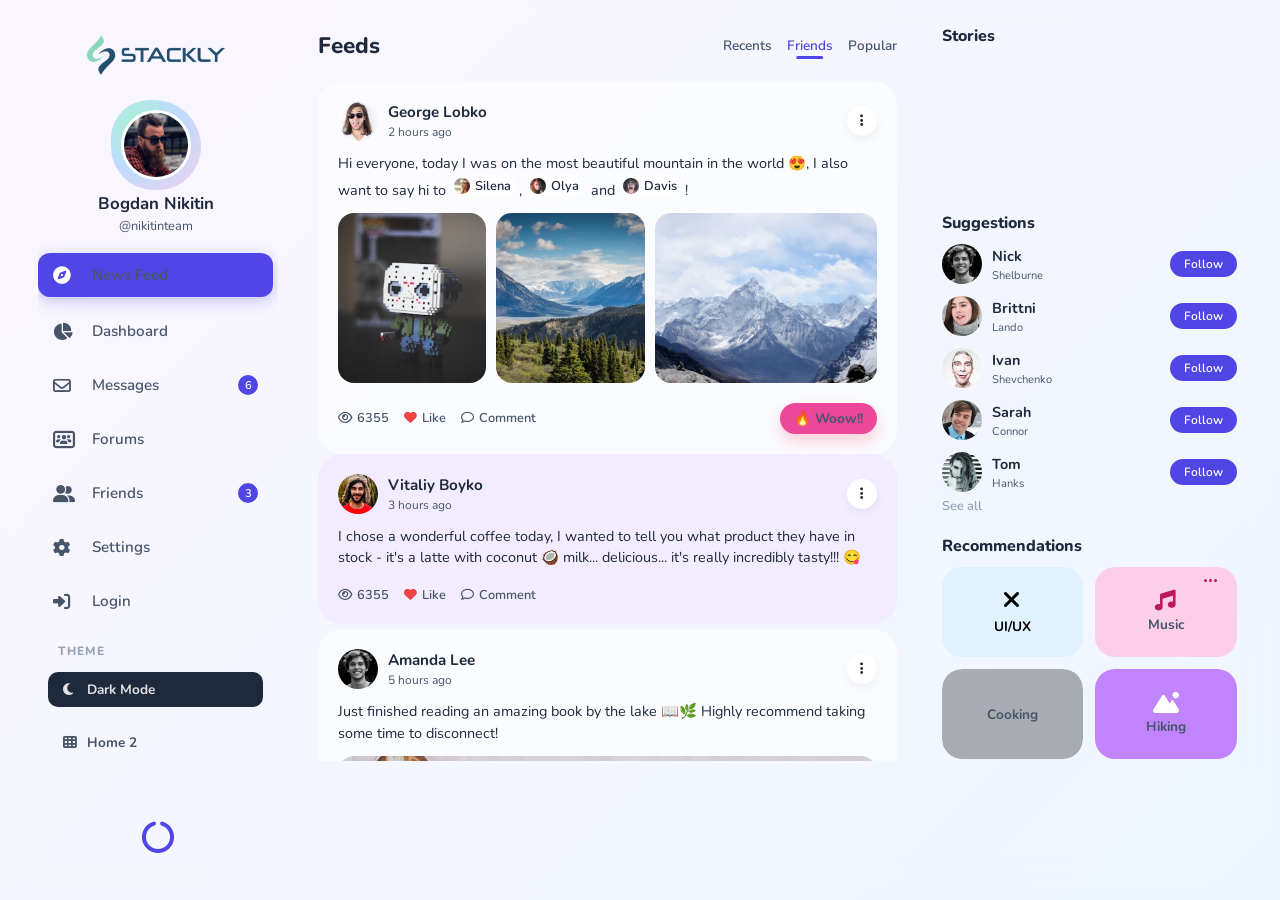
==== index.html @ c3ff00c5 "Add files via upload" ====
<!DOCTYPE html>
<html lang="en">

<head>
    <meta charset="UTF-8">
    <meta name="viewport" content="width=device-width, initial-scale=1.0">
    <title>Social Dashboard</title>
    <link href="https://fonts.googleapis.com/css2?family=Nunito:wght@400;500;600;700;800&display=swap" rel="stylesheet">
    <link rel="stylesheet" href="https://cdnjs.cloudflare.com/ajax/libs/font-awesome/6.4.0/css/all.min.css">
    <link rel="stylesheet" href="style.css">
</head>

<body>

    <!-- Loading Animation -->
    <div id="loader" class="loader-container">
        <div class="loader-spinner"></div>
    </div>

    <div class="dashboard-wrapper">
        <div class="dashboard-container">
            <!-- LEFT SIDEBAR -->
            <aside class="sidebar">
                <!-- APP LOGO -->
                <div class="app-logo-section">
                    <img src="images/stackly jpg.webp" alt="Stackly Logo" class="app-logo">
                </div>
                <div class="profile-section">
                    <div class="profile-avatar-box">
                        <div class="blob-bg"></div>
                        <img src="images/avatar_11.webp" alt="Bogdan Nikitin" class="main-avatar">
                    </div>
                    <h2>Bogdan Nikitin</h2>
                    <p>@nikitinteam</p>
                </div>

                <nav class="main-nav">
                    <a href="#" class="nav-item active" data-target="content-newsfeed">
                        <i class="fa-solid fa-compass"></i>
                        <span>News Feed</span>
                    </a>
                    <a href="#" class="nav-item" data-target="content-dashboard">
                        <i class="fa-solid fa-chart-pie"></i>
                        <span>Dashboard</span>
                    </a>
                    <a href="#" class="nav-item" data-target="content-messages">
                        <i class="fa-regular fa-envelope"></i>
                        <span>Messages</span>
                        <span class="badge">6</span>
                    </a>
                    <a href="#" class="nav-item" data-target="content-forums">
                        <i class="fa-solid fa-users-rectangle"></i>
                        <span>Forums</span>
                    </a>
                    <a href="#" class="nav-item" data-target="content-friends">
                        <i class="fa-solid fa-user-group"></i>
                        <span>Friends</span>
                        <span class="badge">3</span>
                    </a>

                    <a href="#" class="nav-item" data-target="content-settings">
                        <i class="fa-solid fa-gear"></i>
                        <span>Settings</span>
                    </a>
                    <a href="login.html" class="nav-item">
                        <i class="fa-solid fa-right-to-bracket"></i>
                        <span>Login</span>
                    </a>
                </nav>

                <div class="theme-switcher">
                    <p class="theme-title">Theme</p>
                    <button id="theme-toggle" class="theme-btn active">
                        <i class="fa-solid fa-moon" style="width: 20px;"></i> Dark Mode
                    </button>
                    <a href="home2.html" class="theme-btn" style="margin-top: 10px;">
                        <i class="fa-solid fa-table-cells" style="width: 20px;"></i> Home 2
                    </a>
                </div>

            </aside>

            <!-- MAIN CONTENT AREA WRAPPER -->
            <div id="content-newsfeed" class="content-section active" style="display: contents;">
                <!-- MAIN FEED -->
                <main class="feed">
                    <header class="feed-header">
                        <h1>Feeds</h1>
                        <div class="feed-tabs">
                            <span class="tab" id="tab-recents">Recents</span>
                            <span class="tab active" id="tab-friends">Friends</span>
                            <span class="tab" id="tab-popular">Popular</span>
                        </div>
                    </header>

                    <div id="feed-friends" class="feed-content-pane active-pane">

                        <!-- POST 1 -->
                        <div class="post-card post-1">
                            <div class="post-header">
                                <a href="404.html" style="text-decoration: none; color: inherit;">
                                    <div class="user-info">
                                        <img src="images/avatar_15.webp" alt="George Lobko" class="post-avatar">
                                        <div>
                                            <h4>George Lobko</h4>
                                            <p>2 hours ago</p>
                                        </div>
                                    </div>
                                </a>
                                <button class="more-btn"><i class="fa-solid fa-ellipsis-vertical"></i></button>
                            </div>

                            <div class="post-desc">
                                Hi everyone, today I was on the most beautiful mountain in the world 😍, I also want to
                                say
                                hi
                                to
                                <span class="tag"><img src="images/avatar_20.webp" alt="S"> Silena</span>,
                                <span class="tag"><img src="images/avatar_21.webp" alt="O"> Olya</span> and
                                <span class="tag"><img src="images/avatar_22.webp" alt="D"> Davis</span>!
                            </div>

                            <div class="post-gallery">
                                <img src="images/unsplash_photo-1522346513757-54c552451fdc.webp" alt="Mountain 1"
                                    class="img-tall">
                                <img src="images/unsplash_photo-1464822759023-fed622ff2c3b.webp" alt="Mountain 2"
                                    class="img-tall">
                                <img src="images/unsplash_photo-1454496522488-7a8e488e8606.webp" alt="Mountain 3"
                                    class="img-wide">
                            </div>

                            <div class="post-footer">
                                <div class="post-stats">
                                    <span class="stat"><i class="fa-regular fa-eye"></i> 6355</span>
                                    <span class="stat action-btn like-trigger"><i class="fa-solid fa-heart liked"></i>
                                        Like</span>
                                    <span class="stat action-btn"><i class="fa-regular fa-comment"></i> Comment</span>
                                </div>

                                <div class="reaction-tray-wrapper">
                                    <div class="reactions-popover">
                                        <span class="emoji">🔥</span>
                                        <span class="emoji">😍</span>
                                        <span class="emoji">😮</span>
                                        <span class="emoji">😠</span>
                                        <span class="emoji">❤️</span>
                                        <span class="close-reactions"><i class="fa-solid fa-xmark"></i></span>
                                    </div>
                                    <div class="active-reaction">
                                        <span>🔥 Woow!!</span>
                                    </div>
                                </div>
                            </div>
                        </div>

                        <!-- POST 2 -->
                        <div class="post-card post-2">
                            <div class="post-header">
                                <a href="404.html" style="text-decoration: none; color: inherit;">
                                    <div class="user-info">
                                        <img src="images/avatar_60.webp" alt="Vitaliy Boyko" class="post-avatar">
                                        <div>
                                            <h4>Vitaliy Boyko</h4>
                                            <p>3 hours ago</p>
                                        </div>
                                    </div>
                                </a>
                                <button class="more-btn"><i class="fa-solid fa-ellipsis-vertical"></i></button>
                            </div>

                            <div class="post-desc">
                                I chose a wonderful coffee today, I wanted to tell you what product they have in stock -
                                it's a
                                latte with coconut 🥥 milk... delicious... it's really incredibly tasty!!! 😋
                            </div>

                            <div class="post-footer">
                                <div class="post-stats">
                                    <span class="stat"><i class="fa-regular fa-eye"></i> 6355</span>
                                    <span class="stat action-btn"><i class="fa-solid fa-heart liked"></i> Like</span>
                                    <span class="stat action-btn"><i class="fa-regular fa-comment"></i> Comment</span>
                                </div>
                            </div>
                        </div>

                        <!-- POST 3 -->
                        <div class="post-card post-1" style="margin-bottom: 5px;">
                            <div class="post-header">
                                <a href="404.html" style="text-decoration: none; color: inherit;">
                                    <div class="user-info">
                                        <img src="images/avatar_12.webp" alt="Amanda L" class="post-avatar">
                                        <div>
                                            <h4>Amanda Lee</h4>
                                            <p>5 hours ago</p>
                                        </div>
                                    </div>
                                </a>
                                <button class="more-btn"><i class="fa-solid fa-ellipsis-vertical"></i></button>
                            </div>

                            <div class="post-desc">
                                Just finished reading an amazing book by the lake 📖🌿 Highly recommend taking some time
                                to
                                disconnect!
                            </div>

                            <div class="post-gallery">
                                <img src="images/unsplash_photo-1544716278-e513176f20b5.webp" alt="Book"
                                    class="img-wide" style="grid-column: span 3; height: 180px;">
                            </div>

                            <div class="post-footer">
                                <div class="post-stats">
                                    <span class="stat"><i class="fa-regular fa-eye"></i> 4120</span>
                                    <span class="stat action-btn like-trigger"><i class="fa-solid fa-heart liked"></i>
                                        Like</span>
                                    <span class="stat action-btn"><i class="fa-regular fa-comment"></i> Comment</span>
                                </div>
                            </div>
                        </div>

                        <!-- POST 4 -->
                        <div class="post-card post-2">
                            <div class="post-header">
                                <a href="404.html" style="text-decoration: none; color: inherit;">
                                    <div class="user-info">
                                        <img src="images/avatar_53.webp" alt="David M" class="post-avatar">
                                        <div>
                                            <h4>David Miller</h4>
                                            <p>8 hours ago</p>
                                        </div>
                                    </div>
                                </a>
                                <button class="more-btn"><i class="fa-solid fa-ellipsis-vertical"></i></button>
                            </div>

                            <div class="post-desc">
                                My new setup for coding is finally complete! Really loving the mechanical keyboard feel.
                                💻✨
                                What do you guys think?
                            </div>

                            <div class="post-footer">
                                <div class="post-stats">
                                    <span class="stat"><i class="fa-regular fa-eye"></i> 1850</span>
                                    <span class="stat action-btn"><i class="fa-solid fa-heart liked"></i> Like</span>
                                    <span class="stat action-btn"><i class="fa-regular fa-comment"></i> Comment</span>
                                </div>
                            </div>
                        </div>

                        <!-- POST 5 -->
                        <div class="post-card post-1" style="margin-bottom: 5px;">
                            <div class="post-header">
                                <a href="404.html" style="text-decoration: none; color: inherit;">
                                    <div class="user-info">
                                        <img src="images/avatar_33.webp" alt="Eleanor Pena" class="post-avatar">
                                        <div>
                                            <h4>Eleanor Pena</h4>
                                            <p>12 hours ago</p>
                                        </div>
                                    </div>
                                </a>
                                <button class="more-btn"><i class="fa-solid fa-ellipsis-vertical"></i></button>
                            </div>

                            <div class="post-desc">
                                Exploring the new local street food market today. The flavors are absolutely incredible!
                                🍜🌮 Can't wait to share the recipe inspired by this.
                            </div>

                            <div class="post-gallery">
                                <img src="images/unsplash_photo-1555939594-58d7cb561ad1.webp" alt="Food"
                                    class="img-wide" style="grid-column: span 3; height: 180px;">
                            </div>

                            <div class="post-footer">
                                <div class="post-stats">
                                    <span class="stat"><i class="fa-regular fa-eye"></i> 8900</span>
                                    <span class="stat action-btn like-trigger"><i class="fa-solid fa-heart liked"></i>
                                        Like</span>
                                    <span class="stat action-btn"><i class="fa-regular fa-comment"></i> Comment</span>
                                </div>
                            </div>
                        </div>

                        <!-- POST 6 -->
                        <div class="post-card post-2">
                            <div class="post-header">
                                <a href="404.html" style="text-decoration: none; color: inherit;">
                                    <div class="user-info">
                                        <img src="images/avatar_68.webp" alt="Wade Warren" class="post-avatar">
                                        <div>
                                            <h4>Wade Warren</h4>
                                            <p>15 hours ago</p>
                                        </div>
                                    </div>
                                </a>
                                <button class="more-btn"><i class="fa-solid fa-ellipsis-vertical"></i></button>
                            </div>

                            <div class="post-desc">
                                Just deployed a new AI project to production! 🚀 Big thanks to the team for their hard
                                work. It's been a crazy week but totally worth it.
                            </div>

                            <div class="post-footer">
                                <div class="post-stats">
                                    <span class="stat"><i class="fa-regular fa-eye"></i> 12.4k</span>
                                    <span class="stat action-btn"><i class="fa-solid fa-heart liked"></i> Like</span>
                                    <span class="stat action-btn"><i class="fa-regular fa-comment"></i> Comment</span>
                                </div>
                            </div>
                        </div>
                        <!-- POST 7 -->
                        <div class="post-card post-1" style="margin-bottom: 5px;">
                            <div class="post-header">
                                <a href="404.html" style="text-decoration: none; color: inherit;">
                                    <div class="user-info">
                                        <img src="images/avatar_5.webp" alt="Brittni" class="post-avatar">
                                        <div>
                                            <h4>Brittni Lando</h4>
                                            <p>18 hours ago</p>
                                        </div>
                                    </div>
                                </a>
                                <button class="more-btn"><i class="fa-solid fa-ellipsis-vertical"></i></button>
                            </div>

                            <div class="post-desc">
                                Just grabbed tickets for the music festival next month! 🎶 Anyone else going? Let's meet
                                up!
                            </div>

                            <div class="post-footer">
                                <div class="post-stats">
                                    <span class="stat"><i class="fa-regular fa-eye"></i> 3200</span>
                                    <span class="stat action-btn"><i class="fa-solid fa-heart liked"></i> Like</span>
                                    <span class="stat action-btn"><i class="fa-regular fa-comment"></i> Comment</span>
                                </div>
                            </div>
                        </div>

                        <!-- POST 8 -->
                        <div class="post-card post-2">
                            <div class="post-header">
                                <a href="404.html" style="text-decoration: none; color: inherit;">
                                    <div class="user-info">
                                        <img src="images/avatar_8.webp" alt="Sarah Connor" class="post-avatar">
                                        <div>
                                            <h4>Sarah Connor</h4>
                                            <p>1 day ago</p>
                                        </div>
                                    </div>
                                </a>
                                <button class="more-btn"><i class="fa-solid fa-ellipsis-vertical"></i></button>
                            </div>

                            <div class="post-desc">
                                Finished my first marathon today! 🏃‍♀️🏅 It was brutal but the feeling of crossing that
                                finish line is unmatched.
                            </div>

                            <div class="post-gallery">
                                <img src="images/unsplash_photo-1552674605-db6ffd4facb5.webp" alt="Marathon"
                                    class="img-wide" style="grid-column: span 3; height: 180px;">
                            </div>

                            <div class="post-footer">
                                <div class="post-stats">
                                    <span class="stat"><i class="fa-regular fa-eye"></i> 21.5k</span>
                                    <span class="stat action-btn like-trigger"><i class="fa-solid fa-heart liked"></i>
                                        Like</span>
                                    <span class="stat action-btn"><i class="fa-regular fa-comment"></i> Comment</span>
                                </div>
                            </div>
                        </div>

                        <!-- POST 9 -->
                        <div class="post-card post-1" style="margin-bottom: 5px;">
                            <div class="post-header">
                                <a href="404.html" style="text-decoration: none; color: inherit;">
                                    <div class="user-info">
                                        <img src="images/avatar_6.webp" alt="Ivan" class="post-avatar">
                                        <div>
                                            <h4>Ivan Shevchenko</h4>
                                            <p>2 days ago</p>
                                        </div>
                                    </div>
                                </a>
                                <button class="more-btn"><i class="fa-solid fa-ellipsis-vertical"></i></button>
                            </div>

                            <div class="post-desc">
                                Currently reading "Clean Code" for the third time. Every pass reveals something new
                                about software craftsmanship. 💻📖
                            </div>

                            <div class="post-footer">
                                <div class="post-stats">
                                    <span class="stat"><i class="fa-regular fa-eye"></i> 1450</span>
                                    <span class="stat action-btn"><i class="fa-solid fa-heart liked"></i> Like</span>
                                    <span class="stat action-btn"><i class="fa-regular fa-comment"></i> Comment</span>
                                </div>
                            </div>
                        </div>

                        <!-- NEW ANIMATED WEBP POST -->
                        <div class="post-card post-1" style="margin-bottom: 5px;">
                            <div class="post-header">
                                <a href="404.html" style="text-decoration: none; color: inherit;">
                                    <div class="user-info">
                                        <img src="images/avatar_47.webp" alt="Author">
                                        <div>
                                            <h4>Tech Explorer</h4>
                                            <p>2 mins ago</p>
                                        </div>
                                    </div>
                                </a>
                                <button class="more-btn"><i class="fa-solid fa-ellipsis-vertical"></i></button>
                            </div>
                            <div class="post-desc">
                                Checking out the new Animated WebP format support. Look at this incredible quality!
                                🚀🖼️
                            </div>
                            <div class="post-gallery" style="display: block;">
                                <img src="https://mathiasbynens.be/demo/animated-webp-supported.webp"
                                    alt="Animated WebP"
                                    style="width: 100%; border-radius: 15px; max-height: 400px; object-fit: contain; background: #000;">
                            </div>
                            <div class="post-footer">
                                <div class="post-stats">
                                    <span class="stat"><i class="fa-regular fa-eye"></i> 14.5k</span>
                                    <span class="stat action-btn like-trigger"><i class="fa-solid fa-heart liked"></i>
                                        4.5k</span>
                                    <span class="stat action-btn"><i class="fa-regular fa-comment"></i> 320</span>
                                </div>
                            </div>
                        </div>

                        <!-- NEW WEBP VIDEO POST -->
                        <div class="post-card post-1" style="margin-bottom: 5px;">
                            <div class="post-header">
                                <a href="404.html" style="text-decoration: none; color: inherit;">
                                    <div class="user-info">
                                        <img src="images/avatar_60.webp" alt="Creator" class="post-avatar">
                                        <div>
                                            <h4>Video Creator</h4>
                                            <p>Just now</p>
                                        </div>
                                    </div>
                                </a>
                                <button class="more-btn"><i class="fa-solid fa-ellipsis-vertical"></i></button>
                            </div>
                            <div class="post-desc">
                                Check out my new cinematic sequence! Hope you enjoy the smooth transitions. 🎥✨
                            </div>
                            <div class="post-gallery" style="display: block;">
                                <video autoplay muted loop
                                    style="width: 100%; border-radius: 15px; max-height: 400px; object-fit: cover; outline: none;">
                                    <source src="https://www.w3schools.com/html/mov_bbb.mp4" type="video/mp4">
                                </video>
                            </div>
                            <div class="post-footer">
                                <div class="post-stats">
                                    <span class="stat"><i class="fa-regular fa-eye"></i> 45.2k</span>
                                    <span class="stat action-btn like-trigger"><i class="fa-solid fa-heart liked"></i>
                                        8.9k</span>
                                    <span class="stat action-btn"><i class="fa-regular fa-comment"></i> 1.2k</span>
                                </div>
                            </div>
                        </div>

                    </div> <!-- End Friends Feed -->

                    <div id="feed-recents" class="feed-content-pane" style="display: none;">
                        <div class="glass-card" style="padding: 30px; text-align: center; margin-bottom: 15px;">
                            <i class="fa-solid fa-clock-rotate-left"
                                style="font-size: 2rem; color: #94a3b8; margin-bottom: 15px;"></i>
                            <h3 style="color: var(--text-main);">No Recent Posts</h3>
                            <p style="color: var(--text-muted); font-size: 0.9rem;">Check back later for new updates
                                from your network.</p>
                        </div>
                    </div>

                    <div id="feed-popular" class="feed-content-pane" style="display: none;">
                        <div class="glass-card" style="padding: 30px; text-align: center; margin-bottom: 15px;">
                            <i class="fa-solid fa-fire"
                                style="font-size: 2rem; color: var(--pink-accent); margin-bottom: 15px;"></i>
                            <h3 style="color: var(--text-main);">Trending Now</h3>
                            <p style="color: var(--text-muted); font-size: 0.9rem;">See what's popular across the
                                community right now.</p>

                            <!-- Sample Popular Post -->
                            <div class="post-card post-1" style="margin-top: 20px; text-align: left;">
                                <div class="post-header">
                                    <div class="user-info">
                                        <img src="images/avatar_43.webp" alt="Trending" class="post-avatar">
                                        <div>
                                            <h4>Design Daily</h4>
                                            <p>1 hour ago</p>
                                        </div>
                                    </div>
                                    <button class="more-btn"><i class="fa-solid fa-ellipsis-vertical"></i></button>
                                </div>
                                <div class="post-desc">
                                    The new UI/UX trends for 2027 are looking incredibly vibrant. Glassmorphism is here
                                    to stay, but with more emphasis on accessibility and deeper contrasting shadows.
                                    Thoughts? 🎨✨
                                </div>
                                <div class="post-footer">
                                    <div class="post-stats">
                                        <span class="stat"><i class="fa-regular fa-eye"></i> 15.2k</span>
                                        <span class="stat action-btn like-trigger"><i
                                                class="fa-solid fa-heart liked"></i> 4.1k</span>
                                        <span class="stat action-btn"><i class="fa-regular fa-comment"></i> 892</span>
                                    </div>
                                </div>
                            </div>
                        </div>
                        <div id="feed-recents" class="feed-content-pane" style="display: none;">
                            <!-- RECENT POST 1 -->
                            <div class="post-card post-1">
                                <div class="post-header">
                                    <a href="404.html" style="text-decoration: none; color: inherit;">
                                        <div class="user-info">
                                            <img src="images/avatar_6.webp" alt="Ivan" class="post-avatar">
                                            <div>
                                                <h4>Ivan Shevchenko</h4>
                                                <p>1 minute ago</p>
                                            </div>
                                        </div>
                                    </a>
                                    <button class="more-btn"><i class="fa-solid fa-ellipsis-vertical"></i></button>
                                </div>
                                <div class="post-desc">
                                    First post of the day! Getting ready for a big presentation later today. Wish me
                                    luck!
                                    🤞💼
                                </div>
                                <div class="post-footer">
                                    <div class="post-stats">
                                        <span class="stat"><i class="fa-regular fa-eye"></i> 12</span>
                                        <span class="stat action-btn like-trigger"><i
                                                class="fa-solid fa-heart liked"></i>
                                            2</span>
                                        <span class="stat action-btn"><i class="fa-regular fa-comment"></i> 0</span>
                                    </div>
                                </div>
                            </div>
                        </div>

                        <div id="feed-popular" class="feed-content-pane" style="display: none;">
                            <!-- POPULAR POST 1 -->
                            <div class="post-card post-1"
                                style="background: linear-gradient(145deg, rgba(236,72,153,0.1), transparent);">
                                <div class="post-header">
                                    <a href="404.html" style="text-decoration: none; color: inherit;">
                                        <div class="user-info">
                                            <img src="images/stackly jpg.webp" alt="Stackly Admin" class="post-avatar">
                                            <div>
                                                <h4>Stackly Official</h4>
                                                <p>Featured Post</p>
                                            </div>
                                        </div>
                                    </a>
                                    <button class="more-btn"><i class="fa-solid fa-ellipsis-vertical"></i></button>
                                </div>
                                <div class="post-desc">
                                    We just hit 1 million active users! Thank you to this amazing community for your
                                    continued support and creativity! 🎉🚀🔥
                                </div>
                                <div class="post-gallery">
                                    <img src="images/unsplash_photo-1555939594-58d7cb561ad1.webp" alt="Celebration"
                                        class="img-wide"
                                        style="grid-column: span 3; object-fit: cover; max-height: 250px;">
                                </div>
                                <div class="post-footer">
                                    <div class="post-stats">
                                        <span class="stat"><i class="fa-regular fa-eye"></i> 2.4M</span>
                                        <span class="stat action-btn like-trigger"><i class="fa-solid fa-heart liked"
                                                style="color: var(--red-like);"></i> 189k</span>
                                        <span class="stat action-btn"><i class="fa-regular fa-comment"></i> 45.2k</span>
                                    </div>
                                </div>
                            </div>

                            <!-- POPULAR POST 2 -->
                            <div class="post-card post-1">
                                <div class="post-header">
                                    <a href="404.html" style="text-decoration: none; color: inherit;">
                                        <div class="user-info">
                                            <img src="images/avatar_60.webp" alt="Creator" class="post-avatar">
                                            <div>
                                                <h4>Top Creator 2026</h4>
                                                <p>Trending</p>
                                            </div>
                                        </div>
                                    </a>
                                    <button class="more-btn"><i class="fa-solid fa-ellipsis-vertical"></i></button>
                                </div>
                                <div class="post-desc">
                                    My ultimate guide to web animations is finally live! Check out the video below for a
                                    sneak peek.
                                </div>
                                <div class="post-gallery" style="display: block;">
                                    <video autoplay muted loop
                                        style="width: 100%; border-radius: 15px; max-height: 400px; object-fit: cover; outline: none;">
                                        <source src="https://www.w3schools.com/html/mov_bbb.mp4" type="video/mp4">
                                    </video>
                                </div>
                                <div class="post-footer">
                                    <div class="post-stats">
                                        <span class="stat"><i class="fa-regular fa-eye"></i> 1.2M</span>
                                        <span class="stat action-btn like-trigger"><i
                                                class="fa-solid fa-heart liked"></i>
                                            85k</span>
                                        <span class="stat action-btn"><i class="fa-regular fa-comment"></i> 12k</span>
                                    </div>
                                </div>
                            </div>
                        </div>

                        <!-- INFINITE SCROLL LOADER -->
                        <div id="infinite-scroll-loader" style="text-align: center; padding: 20px; display: none;">
                            <i class="fa-solid fa-spinner fa-spin" style="font-size: 2rem; color: var(--primary);"></i>
                        </div>

                        <!-- CREATE POST -->
                        <div class="create-post-box">
                            <div class="create-input-area">
                                <img src="images/avatar_11.webp" alt="Me" class="post-avatar">
                                <input type="text" placeholder="Share something" id="create-input" autocomplete="off">
                                <i class="fa-regular fa-face-smile smile-icon"></i>
                            </div>
                            <div class="create-actions">
                                <div class="action-buttons">
                                    <button><i class="fa-solid fa-file"></i> File</button>
                                    <button><i class="fa-regular fa-image"></i> Image</button>
                                    <button><i class="fa-solid fa-location-dot"></i> Location</button>
                                    <button><i class="fa-solid fa-earth-americas"></i> Public <i
                                            class="fa-solid fa-chevron-down"></i></button>
                                </div>
                                <button class="send-btn" onclick="window.location.href='404.html'">Send</button>
                            </div>
                        </div>
                </main>

                <!-- RIGHT SIDEBAR -->
                <aside class="right-sidebar">
                    <!-- Stories -->
                    <section class="stories-section">
                        <div class="section-header">
                            <h3>Stories</h3>
                        </div>
                        <div class="stories-grid">
                            <a href="404.html"
                                style="text-decoration: none; color: inherit; transition: opacity 0.3s ease;"
                                class="story-link">
                                <div class="story-card"
                                    style="background-image: url('https://images.unsplash.com/photo-1506744626753-1fa44df31c78?w=300&q=80');">
                                    <div class="story-overlay">
                                        <img src="images/avatar_6.webp" alt="Anatoly">
                                        <span>Anatoly Pr...</span>
                                    </div>
                                </div>
                            </a>
                            <a href="404.html"
                                style="text-decoration: none; color: inherit; transition: opacity 0.3s ease;"
                                class="story-link">
                                <div class="story-card"
                                    style="background-image: url('https://images.unsplash.com/photo-1542202685-1bfcb3176662?w=300&q=80');">
                                    <div class="story-overlay">
                                        <img src="images/avatar_5.webp9" alt="Lolita">
                                        <span>Lolita Earns</span>
                                    </div>
                                </div>
                            </a>
                            <a href="404.html"
                                style="text-decoration: none; color: inherit; transition: opacity 0.3s ease;"
                                class="story-link">
                                <div class="story-card"
                                    style="background-image: url('https://images.unsplash.com/photo-1517841905240-472988babdf9?w=300&q=80');">
                                    <div class="story-overlay">
                                        <img src="images/avatar_33.webp" alt="Mia">
                                        <span>Mia Davis</span>
                                    </div>
                                </div>
                            </a>
                            <a href="404.html"
                                style="text-decoration: none; color: inherit; transition: opacity 0.3s ease;"
                                class="story-link">
                                <div class="story-card"
                                    style="background-image: url('https://images.unsplash.com/photo-1509316975850-ff9c5deb0cd9?w=300&q=80');">
                                    <div class="story-overlay">
                                        <img src="images/avatar_17.webp" alt="Chris">
                                        <span>Chris P</span>
                                    </div>
                                </div>
                            </a>
                        </div>
                    </section>

                    <!-- Suggestions -->
                    <section class="suggestions-section">
                        <div class="section-header">
                            <h3>Suggestions</h3>
                        </div>
                        <div class="suggestion-list">
                            <div class="suggestion-item">
                                <div class="sugg-user">
                                    <img src="images/avatar_12.webp" alt="Nick">
                                    <div class="sugg-info">
                                        <h4>Nick</h4>
                                        <p>Shelburne</p>
                                    </div>
                                </div>
                                <button class="follow-btn" onclick="window.location.href='404.html'">Follow</button>
                            </div>
                            <div class="suggestion-item">
                                <div class="sugg-user">
                                    <img src="images/avatar_5.webp" alt="Brittni">
                                    <div class="sugg-info">
                                        <h4>Brittni</h4>
                                        <p>Lando</p>
                                    </div>
                                </div>
                                <button class="follow-btn" onclick="window.location.href='404.html'">Follow</button>
                            </div>
                            <div class="suggestion-item">
                                <div class="sugg-user">
                                    <img src="images/avatar_6.webp" alt="Ivan">
                                    <div class="sugg-info">
                                        <h4>Ivan</h4>
                                        <p>Shevchenko</p>
                                    </div>
                                </div>
                                <button class="follow-btn" onclick="window.location.href='404.html'">Follow</button>
                            </div>
                            <div class="suggestion-item">
                                <div class="sugg-user">
                                    <img src="images/avatar_8.webp" alt="Sarah">
                                    <div class="sugg-info">
                                        <h4>Sarah</h4>
                                        <p>Connor</p>
                                    </div>
                                </div>
                                <button class="follow-btn" onclick="window.location.href='404.html'">Follow</button>
                            </div>
                            <div class="suggestion-item">
                                <div class="sugg-user">
                                    <img src="images/avatar_9.webp" alt="Tom">
                                    <div class="sugg-info">
                                        <h4>Tom</h4>
                                        <p>Hanks</p>
                                    </div>
                                </div>
                                <button class="follow-btn" onclick="window.location.href='404.html'">Follow</button>
                            </div>
                        </div>
                        <a href="404.html" class="see-all">See all</a>
                    </section>

                    <!-- Recommendations -->
                    <section class="recommendations-section">
                        <div class="section-header">
                            <h3>Recommendations</h3>
                        </div>
                        <div class="recs-grid">
                            <a href="404.html" style="text-decoration: none;">
                                <div class="rec-item rec-ui">
                                    <i class="fa-solid fa-xmark" style="font-size: 24px; color: #000;"></i>
                                    <span style="color: #000;">UI/UX</span>
                                </div>
                            </a>
                            <a href="404.html" style="text-decoration: none;">
                                <div class="rec-item rec-music">
                                    <i class="fa-solid fa-music"></i>
                                    <span>Music</span>
                                    <div class="music-dots">
                                        <span></span><span></span><span></span>
                                    </div>
                                </div>
                            </a>
                            <a href="404.html" style="text-decoration: none;">
                                <div class="rec-item rec-cooking">
                                    <span>Cooking</span>
                                </div>
                            </a>
                            <a href="404.html" style="text-decoration: none;">
                                <div class="rec-item rec-hiking">
                                    <i class="fa-solid fa-mountain-sun"></i>
                                    <span>Hiking</span>
                                </div>
                            </a>
                        </div>
                    </section>
                </aside>
            </div> <!-- End Newsfeed wrapper -->

            <!-- OTHER SECTIONS (Hidden by default) -->
            <div id="content-messages" class="content-section" style="display: none; grid-column: 2 / 4;">
                <main class="feed masonry-feed" style="max-width: 800px; margin: 0 auto; width: 100%;">
                    <header class="feed-header alt-header">
                        <div>
                            <h1>Messages</h1>
                            <p>Read your latest conversations</p>
                        </div>
                    </header>
                    <a href="404.html" style="text-decoration: none; color: inherit;">
                        <div class="glass-card new-post-st" style="display: flex; gap: 15px; align-items: center;">
                            <img src="images/avatar_12.webp" alt="Avatar" style="width: 50px; border-radius: 50%;">
                            <div style="flex: 1;">
                                <h4 style="margin: 0; color: #f8fafc;">Alice Wonderland</h4>
                                <p style="margin: 0; font-size: 0.85rem;">Hey, are we still meeting tomorrow?</p>
                            </div>
                            <span class="badge"
                                style="background: var(--pink-accent); color: white; padding: 2px 8px; border-radius: 10px; font-size: 0.75rem;">2
                                new</span>
                        </div>
                    </a>
                    <a href="404.html" style="text-decoration: none; color: inherit;">
                        <div class="glass-card new-post-st" style="display: flex; gap: 15px; align-items: center;">
                            <img src="images/avatar_33.webp" alt="Avatar" style="width: 50px; border-radius: 50%;">
                            <div style="flex: 1;">
                                <h4 style="margin: 0; color: var(--text-main);">Team Alpha Group</h4>
                                <p style="margin: 0; font-size: 0.85rem; color: var(--text-muted);">Bob: I just uploaded
                                    the files
                                    to the drive.</p>
                            </div>
                        </div>
                    </a>
                    <a href="404.html" style="text-decoration: none; color: inherit;">
                        <div class="glass-card new-post-st" style="display: flex; gap: 15px; align-items: center;">
                            <img src="images/avatar_68.webp" alt="Avatar" style="width: 50px; border-radius: 50%;">
                            <div style="flex: 1;">
                                <h4 style="margin: 0; color: var(--text-main);">Wade Warren</h4>
                                <p style="margin: 0; font-size: 0.85rem; color: var(--text-muted);">The deployment was
                                    successful!
                                    Let's review tomorrow.</p>
                            </div>
                        </div>
                    </a>
                    <a href="404.html" style="text-decoration: none; color: inherit;">
                        <div class="glass-card new-post-st" style="display: flex; gap: 15px; align-items: center;">
                            <img src="images/avatar_5.webp" alt="Avatar" style="width: 50px; border-radius: 50%;">
                            <div style="flex: 1;">
                                <h4 style="margin: 0; color: var(--text-main);">David Park</h4>
                                <p style="margin: 0; font-size: 0.85rem; color: var(--text-muted);">Can you send me the
                                    latest
                                    design assets?</p>
                            </div>
                            <span class="badge"
                                style="background: var(--pink-accent); color: white; padding: 2px 8px; border-radius: 10px; font-size: 0.75rem;">1
                                new</span>
                        </div>
                    </a>
                    <a href="404.html" style="text-decoration: none; color: inherit;">
                        <div class="glass-card new-post-st" style="display: flex; gap: 15px; align-items: center;">
                            <img src="images/avatar_17.webp" alt="Avatar" style="width: 50px; border-radius: 50%;">
                            <div style="flex: 1;">
                                <h4 style="margin: 0; color: var(--text-main);">Chris P</h4>
                                <p style="margin: 0; font-size: 0.85rem; color: var(--text-muted);">Thanks for the help
                                    earlier!
                                </p>
                            </div>
                        </div>
                    </a>
                    <a href="404.html" style="text-decoration: none; color: inherit;">
                        <div class="glass-card new-post-st" style="display: flex; gap: 15px; align-items: center;">
                            <img src="images/avatar_6.webp" alt="Avatar" style="width: 50px; border-radius: 50%;">
                            <div style="flex: 1;">
                                <h4 style="margin: 0; color: var(--text-main);">Ivan Shevchenko</h4>
                                <p style="margin: 0; font-size: 0.85rem; color: var(--text-muted);">Are you joining the
                                    standup
                                    call?</p>
                            </div>
                        </div>
                    </a>
                </main>
            </div>

            <div id="content-forums" class="content-section" style="display: none; grid-column: 2 / 4;">
                <main class="feed masonry-feed" style="max-width: 800px; margin: 0 auto; width: 100%;">
                    <header class="feed-header alt-header">
                        <div>
                            <h1>Forums</h1>
                            <p>Join the community discussions</p>
                        </div>
                    </header>
                    <a href="404.html" style="text-decoration: none; color: inherit;">
                        <div class="glass-card new-post-st" style="padding: 20px;">
                            <h3 style="color: var(--primary); margin-bottom: 10px;">Web Design Feedback <span
                                    style="font-size: 0.8rem; color: var(--text-muted); font-weight: normal;">• 14
                                    replies</span>
                            </h3>
                            <p>I'm looking for some feedback on my new portfolio layout...</p>
                        </div>
                    </a>
                    <a href="404.html" style="text-decoration: none; color: inherit;">
                        <div class="glass-card new-post-st" style="padding: 20px;">
                            <h3 style="color: var(--primary); margin-bottom: 10px;">Tech Support Q&A <span
                                    style="font-size: 0.8rem; color: var(--text-muted); font-weight: normal;">• 205
                                    topics</span>
                            </h3>
                            <p>Help with setting up the new development environment...</p>
                        </div>
                    </a>
                </main>
            </div>

            <div id="content-friends" class="content-section" style="display: none; grid-column: 2 / 4;">
                <main class="feed masonry-feed" style="max-width: 800px; margin: 0 auto; width: 100%;">
                    <header class="feed-header alt-header">
                        <div>
                            <h1>Friends</h1>
                            <p>Manage your connections</p>
                        </div>
                    </header>
                    <div class="friends-grid">
                        <div class="glass-card new-post-st"
                            style="text-align: center; padding: 20px; margin-bottom: 0;">
                            <img src="images/avatar_5.webp" alt="User"
                                style="width: 80px; border-radius: 50%; border: 3px solid var(--primary);">
                            <h4 style="margin-top: 10px; color: var(--text-main);">David Park</h4>
                            <a href="404.html" class="gradient-btn"
                                style="width: 100%; margin-top: 15px; padding: 5px; display: block; text-decoration: none; text-align: center; color: white;">Message</a>
                        </div>
                        <div class="glass-card new-post-st"
                            style="text-align: center; padding: 20px; margin-bottom: 0;">
                            <img src="images/avatar_22.webp" alt="User"
                                style="width: 80px; border-radius: 50%; border: 3px solid var(--primary);">
                            <h4 style="margin-top: 10px; color: var(--text-main);">Davis Miller</h4>
                            <a href="404.html" class="gradient-btn"
                                style="width: 100%; margin-top: 15px; padding: 5px; display: block; text-decoration: none; text-align: center; color: white;">Message</a>
                        </div>
                        <div class="glass-card new-post-st"
                            style="text-align: center; padding: 20px; margin-bottom: 0;">
                            <img src="images/avatar_47.webp" alt="User"
                                style="width: 80px; border-radius: 50%; border: 3px solid var(--primary);">
                            <h4 style="margin-top: 10px; color: var(--text-main);">Silena G</h4>
                            <a href="404.html" class="gradient-btn"
                                style="width: 100%; margin-top: 15px; padding: 5px; display: block; text-decoration: none; text-align: center; color: white;">Message</a>
                        </div>
                    </div>
                </main>
            </div>

            <div id="content-media" class="content-section" style="display: none; grid-column: 2 / 4;">
                <main class="feed masonry-feed" style="max-width: 800px; margin: 0 auto; width: 100%;">
                    <header class="feed-header alt-header">
                        <div>
                            <h1>Media Library</h1>
                            <p>Your saved photos and videos</p>
                        </div>
                    </header>
                    <div class="media-grid">
                        <img class="glass-card" src="images/unsplash_photo-1550745165-9bc0b252726f.webp"
                            style="width: 100%; height: 200px; object-fit: cover;">
                        <img class="glass-card" src="images/unsplash_photo-1518770660439-4636190af475.webp"
                            style="width: 100%; height: 200px; object-fit: cover;">
                    </div>
                </main>
            </div>

            <div id="content-settings" class="content-section" style="display: none; grid-column: 2 / 4;">
                <main class="feed masonry-feed" style="max-width: 800px; margin: 0 auto; width: 100%;">
                    <header class="feed-header alt-header">
                        <div>
                            <h1>Settings</h1>
                            <p>Manage your account preferences</p>
                        </div>
                    </header>
                    <a href="404.html" style="text-decoration: none; color: inherit;">
                        <div class="glass-card new-post-st" style="padding: 20px;">
                            <h3>Profile Settings</h3>
                            <p style="margin-top: 10px;">Update your avatar, username, and bio here.</p>
                            <hr style="border: none; border-top: 1px solid rgba(150,150,150,0.2); margin: 15px 0;">
                            <h3>Privacy & Security</h3>
                            <p style="margin-top: 10px;">Configure who can see your posts and manage passwords.</p>
                            <hr style="border: none; border-top: 1px solid rgba(150,150,150,0.2); margin: 15px 0;">
                            <h3>Notifications</h3>
                            <p style="margin-top: 10px;">Manage email and push notification preferences.</p>
                            <hr style="border: none; border-top: 1px solid rgba(150,150,150,0.2); margin: 15px 0;">
                            <h3>Billing & Payments</h3>
                            <p style="margin-top: 10px;">Update your payment methods and view history.</p>
                        </div>
                    </a>
                </main>
            </div>

            <div id="content-dashboard" class="content-section" style="display: none; grid-column: 2 / 4;">
                <main class="feed masonry-feed" style="max-width: 800px; margin: 0 auto; width: 100%;">
                    <header class="feed-header alt-header">
                        <div>
                            <h1>Dashboard Analytics</h1>
                            <p>Overview of your account statistics</p>
                        </div>
                    </header>
                    <div style="display: grid; grid-template-columns: 1fr 1fr; gap: 15px; margin-bottom: 20px;">
                        <a href="404.html" style="text-decoration: none; color: inherit;">
                            <div class="glass-card new-post-st" style="padding: 20px; text-align: center;">
                                <i class="fa-solid fa-users"
                                    style="font-size: 2rem; color: var(--primary); margin-bottom: 10px;"></i>
                                <h3>12.4k</h3>
                                <p style="color: #94a3b8; font-size: 0.9rem;">Total Followers</p>
                            </div>
                        </a>
                        <a href="404.html" style="text-decoration: none; color: inherit;">
                            <div class="glass-card new-post-st" style="padding: 20px; text-align: center;">
                                <i class="fa-solid fa-chart-line"
                                    style="font-size: 2rem; color: var(--pink-accent); margin-bottom: 10px;"></i>
                                <h3>89%</h3>
                                <p style="color: #94a3b8; font-size: 0.9rem;">Engagement Rate</p>
                            </div>
                        </a>
                        <a href="404.html" style="text-decoration: none; color: inherit;">
                            <div class="glass-card new-post-st" style="padding: 20px; text-align: center;">
                                <i class="fa-solid fa-eye"
                                    style="font-size: 2rem; color: #10b981; margin-bottom: 10px;"></i>
                                <h3>2.1M</h3>
                                <p style="color: #94a3b8; font-size: 0.9rem;">Profile Views</p>
                            </div>
                        </a>
                        <a href="404.html" style="text-decoration: none; color: inherit;">
                            <div class="glass-card new-post-st" style="padding: 20px; text-align: center;">
                                <i class="fa-solid fa-wallet"
                                    style="font-size: 2rem; color: #f59e0b; margin-bottom: 10px;"></i>
                                <h3>$4,320</h3>
                                <p style="color: #94a3b8; font-size: 0.9rem;">Revenue Generated</p>
                            </div>
                        </a>
                    </div>
                </main>
            </div>

        </div>
    </div>

    <script src="script.js"></script>
</body>

</html>
---- style.css ----
:root {
    --bg-page: linear-gradient(135deg, #e0c3fc 0%, #8ec5fc 100%);
    --bg-container: rgba(255, 255, 255, 0.85);
    --text-main: #1e293b;
    --text-muted: #475569;
    --primary: #4f46e5;
    --post1-bg: rgba(255, 255, 255, 0.6);
    --post2-bg: rgba(243, 232, 255, 0.7);
    /* replaced grey with soft violet */
    --pink-accent: #ec4899;
    --red-like: #ef4444;
}

* {
    margin: 0;
    padding: 0;
    box-sizing: border-box;
    font-family: 'Nunito', sans-serif;
}

body {
    background: var(--bg-page);
    height: 100vh;
    width: 100vw;
    margin: 0;
    display: flex;
    justify-content: center;
    align-items: center;
    padding: 0;
    overflow: hidden;
}

/* Base Layout */
.dashboard-wrapper {
    position: relative;
    width: 100vw;
    max-width: none;
    height: 100vh;
    display: flex;
}

.floating-avatar {
    position: absolute;
    width: 60px;
    height: 60px;
    border-radius: 50%;
    border: 4px solid #fff;
    box-shadow: 0 10px 25px rgba(0, 0, 0, 0.15);
    z-index: 10;
    animation: float 6s ease-in-out infinite;
}

.floating-avatar img {
    width: 100%;
    height: 100%;
    border-radius: 50%;
    object-fit: cover;
}

.float-left {
    top: 60%;
    left: 20px;
}

.float-right {
    top: 25%;
    right: 20px;
    animation-delay: -3s;
}

@keyframes float {
    0% {
        transform: translateY(0px);
    }

    50% {
        transform: translateY(-15px);
    }

    100% {
        transform: translateY(0px);
    }
}

.dashboard-container {
    background: var(--bg-container);
    border-radius: 0;
    padding: 25px 3%;
    display: grid;
    grid-template-columns: 240px 1fr 300px;
    gap: 40px;
    box-shadow: none;
    width: 100%;
    height: 100%;
    overflow: hidden;
    backdrop-filter: blur(15px);
    -webkit-backdrop-filter: blur(15px);
}

/* Typography & Globals */
h1,
h2,
h3,
h4 {
    color: var(--text-main);
}

p,
span {
    color: var(--text-muted);
}

a {
    text-decoration: none;
    transition: all 0.3s cubic-bezier(0.25, 0.8, 0.25, 1);
}

button {
    border: none;
    background: none;
    cursor: pointer;
    font-family: inherit;
    transition: all 0.3s cubic-bezier(0.25, 0.8, 0.25, 1);
}

/* Scrollable columns internally */
.sidebar,
.feed,
.right-sidebar,
.content-section {
    height: 100%;
    min-height: 0;
    overflow-y: auto;
    padding-right: 5px;
    /* prevent text sticking to invisible scrollbar */
    scrollbar-width: none;
    /* Firefox */
    -ms-overflow-style: none;
    /* IE and Edge */
}

.sidebar::-webkit-scrollbar,
.feed::-webkit-scrollbar,
.right-sidebar::-webkit-scrollbar,
.content-section::-webkit-scrollbar {
    display: none;
    /* Chrome, Safari, Opera */
}

/* Prevent squishing when flex container overflows */
.sidebar>*,
.feed>*,
.right-sidebar>* {
    flex-shrink: 0;
}

/* ================== LEFT SIDEBAR ================== */
.sidebar {
    display: flex;
    flex-direction: column;
    gap: 20px;
}

/* App Logo */
.app-logo-section {
    display: flex;
    justify-content: center;
    padding: 10px 0;
}

.app-logo {
    width: 140px;
    height: auto;
    object-fit: contain;
}

.profile-section {
    display: flex;
    flex-direction: column;
    align-items: center;
    text-align: center;
    padding-top: 5px;
}

.profile-avatar-box {
    position: relative;
    width: 70px;
    height: 70px;
    margin-bottom: 12px;
}

.blob-bg {
    position: absolute;
    top: -10px;
    left: -10px;
    right: -10px;
    bottom: -10px;
    background: radial-gradient(circle at 30% 30%, #a7f3d0, #bfdbfe, #fbcfe8);
    border-radius: 45% 55% 50% 50%;
    z-index: 1;
    animation: morph 8s ease-in-out infinite;
}

@keyframes morph {
    0% {
        border-radius: 45% 55% 50% 50%;
    }

    50% {
        border-radius: 55% 45% 55% 45%;
    }

    100% {
        border-radius: 45% 55% 50% 50%;
    }
}

.profile-avatar-box img {
    position: relative;
    width: 100%;
    height: 100%;
    border-radius: 50%;
    object-fit: cover;
    border: 3px solid #fff;
    z-index: 2;
    transition: transform 0.4s cubic-bezier(0.175, 0.885, 0.32, 1.275);
    cursor: pointer;
}

.profile-avatar-box img:hover {
    transform: scale(1.08) rotate(3deg);
}

.profile-section h2 {
    font-size: 1.05rem;
    font-weight: 700;
    margin-bottom: 2px;
}

.profile-section p {
    font-size: 0.8rem;
}

/* Navigation */
.main-nav {
    display: flex;
    flex-direction: column;
    gap: 10px;
}

.nav-item {
    display: flex;
    align-items: center;
    padding: 12px 15px;
    border-radius: 12px;
    color: var(--text-muted);
    font-weight: 600;
    font-size: 0.95rem;
    transition: all 0.3s cubic-bezier(0.25, 0.8, 0.25, 1);
}

.nav-item i {
    width: 24px;
    font-size: 1.1rem;
    margin-right: 15px;
}

.nav-item.active {
    background: var(--primary);
    color: #fff;
    box-shadow: 0 4px 15px rgba(79, 70, 229, 0.3);
    transform: translateY(-2px);
}

.nav-item:hover:not(.active) {
    background: rgba(79, 70, 229, 0.1);
    color: var(--primary);
    transform: translateX(4px);
}

.nav-item .badge {
    margin-left: auto;
    background: var(--primary);
    color: #fff;
    font-size: 0.7rem;
    width: 20px;
    height: 20px;
    display: flex;
    align-items: center;
    justify-content: center;
    border-radius: 50%;
}

.nav-item.active .badge {
    background: #fff;
    color: var(--primary);
}

/* Theme Switcher */
.theme-switcher {
    display: flex;
    flex-direction: column;
    gap: 8px;
    padding: 0 10px;
}

.theme-title {
    font-size: 0.75rem;
    text-transform: uppercase;
    font-weight: 800;
    letter-spacing: 1px;
    margin-bottom: 5px;
    margin-left: 10px;
    color: #94a3b8;
}

.theme-btn {
    padding: 8px 15px;
    border-radius: 10px;
    font-size: 0.85rem;
    font-weight: 700;
    color: var(--text-muted);
    transition: 0.3s;
    text-align: left;
    display: block;
    width: 100%;
    border: none;
    background: transparent;
    cursor: pointer;
}

.theme-btn:hover {
    background: #f1f5f9;
    color: var(--text-main);
}

.theme-btn.active {
    background: var(--text-main);
    color: var(--bg-container);
}

/* Download Card */
.download-card {
    margin-top: auto;
    padding: 20px 15px;
    text-align: center;
    border-radius: 20px;
    position: relative;
    overflow: hidden;
    border: 2px dashed #e2e8f0;
    background: #fafaf9;
    min-height: 135px;
}

.download-blob {
    width: 65px;
    height: 65px;
    background: radial-gradient(circle at top left, #a7f3d0, #bfdbfe, #c084fc);
    border-radius: 40% 60% 50% 50%;
    margin: 0 auto 10px auto;
}

.download-content {
    position: relative;
    z-index: 5;
}

.download-content p {
    font-weight: 700;
    color: var(--text-main);
    font-size: 0.9rem;
    margin-top: 5px;
}

.mini-avatar {
    position: absolute;
    width: 28px;
    height: 28px;
    border-radius: 50%;
    border: 2px solid #fff;
    box-shadow: 0 4px 10px rgba(0, 0, 0, 0.1);
}

.pos-1 {
    top: -65px;
    left: 15px;
}

.pos-2 {
    top: -50px;
    right: 15px;
    width: 24px;
    height: 24px;
}

.pos-3 {
    top: -15px;
    left: 30px;
    width: 22px;
    height: 22px;
}


/* ================== MAIN FEED ================== */
.feed {
    display: flex;
    flex-direction: column;
    gap: 15px;
}

.feed-header {
    display: flex;
    justify-content: space-between;
    align-items: center;
    margin-bottom: 5px;
    padding-top: 5px;
}

.feed-header h1 {
    font-size: 1.4rem;
    font-weight: 800;
}

.feed-tabs {
    display: flex;
    gap: 15px;
    font-size: 0.85rem;
    font-weight: 600;
}

.tab {
    cursor: pointer;
    transition: all 0.3s cubic-bezier(0.25, 0.8, 0.25, 1);
    position: relative;
}

.tab::after {
    content: '';
    position: absolute;
    bottom: -4px;
    left: 50%;
    transform: translateX(-50%) scaleX(0);
    width: 60%;
    height: 3px;
    background: var(--primary);
    border-radius: 2px;
    transition: transform 0.3s cubic-bezier(0.25, 0.8, 0.25, 1);
}

.tab.active::after {
    transform: translateX(-50%) scaleX(1);
}

.tab.active {
    color: var(--primary);
}

.tab:hover:not(.active) {
    color: var(--primary);
}

/* Post Cards */
.post-card {
    border-radius: 24px;
    padding: 20px;
    transition: all 0.4s cubic-bezier(0.165, 0.84, 0.44, 1);
    animation: slideUpFade 0.6s cubic-bezier(0.165, 0.84, 0.44, 1) both;
}

.post-card:hover {
    transform: translateY(-6px);
    box-shadow: 0 12px 30px rgba(0, 0, 0, 0.08);
}

.post-1 {
    background: var(--post1-bg);
}

.post-2 {
    background: var(--post2-bg);
    margin-bottom: 5px;
}

.hero-img {
    width: 100%;
    max-height: 250px;
    object-fit: cover;
    border-radius: 20px 20px 0 0;
}

.post-header {
    display: flex;
    justify-content: space-between;
    align-items: center;
    margin-bottom: 12px;
}

.user-info {
    display: flex;
    align-items: center;
    gap: 10px;
}

.post-avatar {
    width: 40px;
    height: 40px;
    border-radius: 50%;
    object-fit: cover;
    transition: transform 0.3s cubic-bezier(0.175, 0.885, 0.32, 1.275);
    cursor: pointer;
}

.post-avatar:hover {
    transform: scale(1.1);
}

.user-info h4 {
    font-size: 0.95rem;
    margin-bottom: 2px;
}

.user-info p {
    font-size: 0.75rem;
}

.more-btn {
    width: 30px;
    height: 30px;
    border-radius: 50%;
    background: #fff;
    box-shadow: 0 4px 10px rgba(0, 0, 0, 0.05);
    color: var(--text-main);
}

.more-btn:hover {
    background: #f1f5f9;
}

.post-desc {
    font-size: 0.9rem;
    color: var(--text-main);
    line-height: 1.5;
    margin-bottom: 12px;
}

.tag {
    display: inline-flex;
    align-items: center;
    background: rgba(255, 255, 255, 0.6);
    padding: 2px 6px 2px 2px;
    border-radius: 12px;
    font-size: 0.8rem;
    font-weight: 600;
    color: var(--text-main);
    margin: 0 2px;
}

.tag img {
    width: 16px;
    height: 16px;
    border-radius: 50%;
    margin-right: 5px;
}

.post-gallery {
    display: grid;
    grid-template-columns: 1fr 1fr 1.5fr;
    gap: 10px;
    min-height: 170px;
    height: auto;
    margin-bottom: 15px;
}

.post-gallery img {
    width: 100%;
    height: 100%;
    object-fit: cover;
    border-radius: 16px;
}

/* Footer & Stats */
.post-footer {
    display: flex;
    justify-content: space-between;
    align-items: center;
    position: relative;
    padding-top: 5px;
}

.post-stats {
    display: flex;
    gap: 15px;
    font-size: 0.8rem;
    font-weight: 600;
}

.stat {
    display: flex;
    align-items: center;
    gap: 5px;
}

.action-btn {
    cursor: pointer;
    transition: all 0.2s cubic-bezier(0.25, 0.8, 0.25, 1);
}

.action-btn:hover {
    transform: scale(1.15);
    color: var(--primary);
}

@keyframes heartPop {
    0% {
        transform: scale(1);
    }

    50% {
        transform: scale(1.4);
    }

    100% {
        transform: scale(1);
    }
}

.liked {
    color: var(--red-like);
}

.like-trigger .liked {
    animation: heartPop 0.4s cubic-bezier(0.175, 0.885, 0.32, 1.275);
}

/* Reactions */
.reaction-tray-wrapper {
    display: flex;
    align-items: center;
    gap: 8px;
}

.active-reaction {
    background: var(--pink-accent);
    color: #fff;
    padding: 6px 14px;
    border-radius: 20px;
    font-weight: 700;
    font-size: 0.85rem;
    box-shadow: 0 8px 15px rgba(255, 143, 163, 0.4);
}

.reactions-popover {
    background: #fff;
    padding: 6px 10px;
    border-radius: 30px;
    display: flex;
    gap: 6px;
    box-shadow: 0 8px 20px rgba(0, 0, 0, 0.1);
    align-items: center;
    transform: scale(0.9);
    opacity: 0;
    pointer-events: none;
    transition: all 0.4s cubic-bezier(0.175, 0.885, 0.32, 1.275);
    position: absolute;
    right: 100px;
    /* offset relative to wrapper */
    bottom: -5px;
    z-index: 100;
}

.reaction-tray-wrapper:hover .reactions-popover {
    transform: scale(1);
    opacity: 1;
    pointer-events: auto;
}

.emoji {
    font-size: 1.1rem;
    cursor: pointer;
    transition: transform 0.2s;
}

.emoji:hover {
    transform: scale(1.3);
}

.close-reactions {
    width: 18px;
    height: 18px;
    background: #f1f5f9;
    border-radius: 50%;
    display: flex;
    justify-content: center;
    align-items: center;
    font-size: 0.6rem;
    cursor: pointer;
    margin-left: 2px;
}

/* Create Post */
.create-post-box {
    background: #fff;
    border-radius: 20px;
    padding: 15px 20px;
    box-shadow: 0 8px 30px rgba(0, 0, 0, 0.06);
    flex-shrink: 0;
}

.create-input-area {
    display: flex;
    align-items: center;
    gap: 12px;
    padding-bottom: 15px;
    border-bottom: 1px solid #f1f5f9;
}

#create-input {
    flex: 1;
    border: none;
    outline: none;
    font-size: 0.95rem;
    color: var(--text-main);
    font-family: inherit;
    background: transparent;
    width: 100%;
}

.smile-icon {
    color: #cbd5e1;
    font-size: 1.1rem;
    cursor: pointer;
}

.create-actions {
    display: flex;
    justify-content: space-between;
    align-items: center;
    padding-top: 12px;
}

.action-buttons {
    display: flex;
    gap: 12px;
}

.action-buttons button {
    display: flex;
    align-items: center;
    gap: 6px;
    font-weight: 600;
    font-size: 0.8rem;
    color: var(--text-main);
}

.action-buttons button:hover {
    opacity: 0.7;
}

.send-btn {
    background: var(--primary);
    color: #fff;
    padding: 6px 20px;
    border-radius: 20px;
    font-weight: 700;
    font-size: 0.9rem;
    box-shadow: 0 6px 15px rgba(0, 0, 0, 0.15);
    transition: all 0.3s cubic-bezier(0.25, 0.8, 0.25, 1);
}

.send-btn:hover {
    background: #333;
    transform: translateY(-3px) scale(1.05);
    box-shadow: 0 10px 20px rgba(0, 0, 0, 0.2);
}

input:focus,
textarea:focus {
    transform: scale(1.01);
    transition: transform 0.3s cubic-bezier(0.25, 0.8, 0.25, 1);
}


/* ================== RIGHT SIDEBAR ================== */
.right-sidebar {
    display: flex;
    flex-direction: column;
    gap: 20px;
}

.section-header h3 {
    font-size: 1rem;
    font-weight: 800;
    margin-bottom: 10px;
}

/* Stories */
.stories-grid {
    display: flex;
    gap: 12px;
}

.story-card {
    flex: 1;
    height: 135px;
    border-radius: 16px;
    background-size: cover;
    background-position: center;
    position: relative;
    overflow: hidden;
    cursor: pointer;
    transition: transform 0.4s cubic-bezier(0.175, 0.885, 0.32, 1.275);
}

.story-card:hover {
    transform: translateY(-6px) scale(1.02);
}

.story-overlay {
    position: absolute;
    bottom: 0;
    left: 0;
    right: 0;
    padding: 10px;
    background: linear-gradient(to top, rgba(0, 0, 0, 0.7), transparent);
    display: flex;
    align-items: center;
    gap: 8px;
}

.story-overlay img {
    width: 26px;
    height: 26px;
    border-radius: 50%;
    border: 2px solid #fff;
}

.story-overlay span {
    color: #fff;
    font-size: 0.75rem;
    font-weight: 600;
    white-space: nowrap;
    overflow: hidden;
    text-overflow: ellipsis;
}

/* Suggestions */
.suggestion-list {
    display: flex;
    flex-direction: column;
    gap: 12px;
}

.suggestion-item {
    display: flex;
    justify-content: space-between;
    align-items: center;
}

.sugg-user {
    display: flex;
    align-items: center;
    gap: 10px;
}

.sugg-user img {
    width: 40px;
    height: 40px;
    border-radius: 50%;
    object-fit: cover;
}

.sugg-info h4 {
    font-size: 0.9rem;
    margin-bottom: 2px;
}

.sugg-info p {
    font-size: 0.7rem;
}

.follow-btn {
    background: var(--primary);
    color: #fff;
    padding: 5px 14px;
    border-radius: 15px;
    font-size: 0.75rem;
    font-weight: 600;
    transition: all 0.3s cubic-bezier(0.175, 0.885, 0.32, 1.275);
}

.follow-btn:hover {
    background: #333;
    transform: scale(1.1);
}

.follow-btn.following {
    background: #f1f5f9;
    color: var(--text-main);
}

.see-all {
    display: block;
    font-size: 0.8rem;
    font-weight: 600;
    color: #94a3b8;
    margin-top: 5px;
}

/* Recommendations */
.recs-grid {
    display: grid;
    grid-template-columns: 1fr 1fr;
    gap: 12px;
    margin-bottom: 10px;
}

.rec-item {
    display: flex;
    flex-direction: column;
    align-items: center;
    justify-content: center;
    height: 90px;
    font-weight: 700;
    font-size: 0.85rem;
    cursor: pointer;
    transition: transform 0.4s cubic-bezier(0.175, 0.885, 0.32, 1.275);
    border-radius: 20px;
}

.rec-item:hover {
    transform: translateY(-4px) scale(1.05);
}

.rec-ui {
    background: #e0f2fe;
    color: #0284c7;
    border-radius: 20px;
}

.rec-ui i {
    font-size: 1.3rem;
    margin-bottom: 5px;
}

.rec-music {
    background: #fbcfe8;
    color: #be185d;
    border-radius: 20px;
    position: relative;
}

.rec-music i {
    font-size: 1.3rem;
    margin-bottom: 5px;
}

.music-dots {
    position: absolute;
    top: 12px;
    right: 20px;
    display: flex;
    gap: 2px;
}

.music-dots span {
    width: 3px;
    height: 3px;
    background: #be185d;
    border-radius: 50%;
}

.rec-cooking {
    background: url('https://images.unsplash.com/photo-1490818387583-1baba5e638ca?w=200&q=80') center/cover;
    border-radius: 20px;
    color: #fff;
    position: relative;
    overflow: hidden;
}

.rec-cooking::after {
    content: '';
    position: absolute;
    top: 0;
    left: 0;
    right: 0;
    bottom: 0;
    background: rgba(0, 0, 0, 0.3);
    border-radius: 20px;
}

.rec-cooking span {
    position: relative;
    z-index: 1;
}

.rec-hiking {
    background: #c084fc;
    color: #fff;
    border-radius: 20px;
}

.rec-hiking i {
    font-size: 1.3rem;
    margin-bottom: 5px;
}


/* Responsive */
@media (max-width: 1200px) {
    .dashboard-container {
        grid-template-columns: 200px 1fr 240px;
        gap: 20px;
    }
}

@media (max-width: 992px) {
    .dashboard-container {
        grid-template-columns: 1fr;
        grid-template-rows: auto;
        overflow-y: auto;
    }

    .content-section {
        grid-column: 1 / -1 !important;
    }

    .sidebar,
    .feed,
    .right-sidebar {
        height: auto;
        overflow: visible;
    }

    body {
        height: auto;
        overflow: auto;
        padding: 20px;
    }

    .dashboard-wrapper {
        height: auto;
        max-height: none;
    }

    .sidebar {
        flex-direction: row;
        flex-wrap: wrap;
        justify-content: center;
    }

    .main-nav {
        flex-direction: row;
        flex-wrap: wrap;
        justify-content: center;
    }

    .download-card {
        display: none;
    }

    .right-sidebar {
        display: grid;
        grid-template-columns: 1fr 1fr;
        gap: 30px;
    }

    .floating-avatar {
        display: none;
    }
}

@media (max-width: 600px) {
    .dashboard-container {
        padding: 20px;
        border-radius: 20px;
    }

    .right-sidebar {
        grid-template-columns: 1fr;
    }

    .post-gallery {
        grid-template-columns: 1fr;
        height: auto;
    }
}

/* ================== DARK MODE (Toggle via Javascript) ================== */
body.dark-mode {
    --bg-page: linear-gradient(135deg, #020617 0%, #0f172a 100%);
    --bg-container: rgba(15, 23, 42, 0.75);
    --text-main: #f8fafc;
    --text-muted: #94a3b8;
    --primary: #0ea5e9;
    /* vivid cyan */
    --post1-bg: rgba(30, 41, 59, 0.6);
    --post2-bg: rgba(51, 65, 85, 0.5);
    --pink-accent: #f472b6;
    /* neon pink */
    --red-like: #ef4444;
}

body.dark-mode .dashboard-container {
    box-shadow: 0 25px 60px rgba(0, 0, 0, 0.6);
    backdrop-filter: blur(20px);
    -webkit-backdrop-filter: blur(20px);
    border: 1px solid rgba(255, 255, 255, 0.05);
}

body.dark-mode .post-card {
    box-shadow: 0 8px 30px rgba(0, 0, 0, 0.3);
    border: 1px solid rgba(255, 255, 255, 0.03);
}

body.dark-mode .create-post-box {
    background: rgba(30, 41, 59, 0.8);
    box-shadow: 0 8px 30px rgba(0, 0, 0, 0.3);
    border: 1px solid rgba(255, 255, 255, 0.03);
    backdrop-filter: blur(10px);
}

body.dark-mode .create-input-area {
    border-color: #475569;
}

body.dark-mode #create-input {
    color: #f8fafc;
}

body.dark-mode .more-btn {
    background: #475569;
    color: #f8fafc;
}

body.dark-mode .more-btn:hover {
    background: #64748b;
}

body.dark-mode .theme-btn:hover:not(.active) {
    background: #334155;
    color: #f8fafc;
}

body.dark-mode .reactions-popover {
    background: #334155;
}

body.dark-mode .close-reactions {
    background: #475569;
    color: #fff;
}

body.dark-mode .download-card {
    background: #334155;
    border-color: #475569;
}

body.dark-mode .tag {
    background: rgba(30, 41, 59, 0.8);
    color: #fff;
}

body.dark-mode .nav-item:hover:not(.active) {
    background: #334155;
}

body.dark-mode .active-reaction {
    background: var(--pink-accent);
}

body.dark-mode .rec-ui {
    background: #0c4a6e;
    color: #38bdf8;
}

body.dark-mode .rec-ui span,
body.dark-mode .rec-ui i {
    color: #38bdf8 !important;
}

body.dark-mode .rec-music {
    background: #831843;
    color: #f9a8d4;
}

body.dark-mode .music-dots span {
    background: #f9a8d4;
}

body.dark-mode .story-overlay span {
    color: #fff;
}

body.dark-mode .floating-avatar,
body.dark-mode .mini-avatar {
    border-color: #334155;
}

/* ================== HOME 2 EXCLUSIVE LAYOUT & ANIMATIONS ================== */
body.dark-mode .dashboard-container {
    gap: 20px;
}

/* Grid alterations for Home 2 */
body.dark-mode .alt-header {
    background: transparent;
    padding: 0;
    margin-bottom: 25px;
}

body.dark-mode .alt-header h1 {
    font-size: 1.8rem;
    background: linear-gradient(90deg, #38bdf8, #818cf8);
    background-clip: text;
    -webkit-background-clip: text;
    -webkit-text-fill-color: transparent;
}

body.dark-mode .alt-header p {
    font-size: 0.85rem;
    color: #94a3b8;
}

/* Glass Card Global for Home 2 */
.glass-card {
    background: var(--post2-bg);
    /* Soft violet glass effect */
    backdrop-filter: blur(12px);
    -webkit-backdrop-filter: blur(12px);
    border: 1px solid rgba(255, 255, 255, 0.4);
    border-radius: 20px;
    overflow: hidden;
    margin-bottom: 20px;
    transition: transform 0.4s cubic-bezier(0.175, 0.885, 0.32, 1.275), box-shadow 0.4s;
}

body.dark-mode .glass-card {
    border-color: rgba(255, 255, 255, 0.05);
}

.glass-card:hover {
    transform: translateY(-5px);
    box-shadow: 0 15px 35px rgba(0, 0, 0, 0.3);
    border: 1px solid rgba(255, 255, 255, 0.1);
}

/* Masonry Feed Home 2 */
.masonry-feed {
    padding-top: 10px;
}

.masonry-grid {
    column-count: 2;
    column-gap: 20px;
}

.friends-grid {
    display: grid;
    grid-template-columns: repeat(3, 1fr);
    gap: 20px;
}

.media-grid {
    display: grid;
    grid-template-columns: 1fr 1fr;
    gap: 15px;
}

@media (max-width: 1400px) {
    .masonry-grid {
        column-count: 1;
    }
}

.new-post-st {
    break-inside: avoid;
    margin-bottom: 20px;
}

.hero-img {
    width: 100%;
    height: 200px;
    object-fit: cover;
    transition: transform 0.5s ease;
}

.glass-card:hover .hero-img {
    transform: scale(1.05);
}

.new-post-content {
    padding: 20px;
}

.new-user-row {
    display: flex;
    align-items: center;
    gap: 12px;
    margin-bottom: 12px;
}

.new-user-row.mt-3 {
    margin-top: 20px;
}

.new-user-row img {
    width: 36px;
    height: 36px;
    border-radius: 50%;
    object-fit: cover;
    border: 2px solid #38bdf8;
}

.new-user-row h5 {
    font-size: 0.9rem;
    color: var(--text-main);
    margin-bottom: 2px;
}

.new-user-row span {
    font-size: 0.7rem;
    color: var(--text-muted);
}

.new-post-content p {
    font-size: 0.9rem;
    line-height: 1.6;
    color: var(--text-main);
    margin-bottom: 15px;
}

.quote-text {
    font-size: 1.3rem;
    font-weight: 800;
    line-height: 1.4;
    color: var(--text-main);
    font-style: italic;
    background: linear-gradient(135deg, var(--text-main), var(--text-muted));
    background-clip: text;
    -webkit-background-clip: text;
    -webkit-text-fill-color: transparent;
}

.action-bar {
    display: flex;
    justify-content: space-between;
    border-top: 1px solid rgba(255, 255, 255, 0.05);
    padding-top: 12px;
}

.action-bar button {
    color: var(--text-muted);
    font-weight: 600;
    font-size: 0.8rem;
    display: flex;
    align-items: center;
    gap: 6px;
}

.action-bar button:hover {
    color: var(--primary);
}

/* Home 2 Video Mockup */
.p-0 .new-post-content {
    padding-top: 15px;
}

.video-mockup {
    position: relative;
    width: 100%;
    height: 180px;
    overflow: hidden;
}

.video-mockup img {
    width: 100%;
    height: 100%;
    object-fit: cover;
    filter: brightness(0.7);
    transition: 0.5s;
}

.glass-card:hover .video-mockup img {
    filter: brightness(0.5);
    transform: scale(1.05);
}

.play-btn {
    position: absolute;
    top: 50%;
    left: 50%;
    transform: translate(-50%, -50%);
    width: 50px;
    height: 50px;
    background: rgba(56, 189, 248, 0.9);
    color: #fff;
    border-radius: 50%;
    display: flex;
    justify-content: center;
    align-items: center;
    font-size: 1.2rem;
    z-index: 2;
    cursor: pointer;
    box-shadow: 0 0 20px rgba(56, 189, 248, 0.5);
    animation: pulsePlay 2s infinite;
}

@keyframes pulsePlay {
    0% {
        box-shadow: 0 0 0 0 rgba(56, 189, 248, 0.7);
    }

    70% {
        box-shadow: 0 0 0 15px rgba(56, 189, 248, 0);
    }

    100% {
        box-shadow: 0 0 0 0 rgba(56, 189, 248, 0);
    }
}

/* Creator Panel */
.create-panel {
    padding: 20px;
    background: linear-gradient(145deg, rgba(30, 41, 59, 0.8), rgba(15, 23, 42, 0.9));
}

.create-panel h3 {
    margin-bottom: 15px;
    font-size: 1rem;
}

.create-panel textarea {
    width: 100%;
    background: rgba(0, 0, 0, 0.05);
    /* Lighter background for textarea */
    border: 1px solid rgba(0, 0, 0, 0.1);
    /* Visible border */
    border-radius: 12px;
    padding: 12px;
    color: var(--text-main);
    font-family: inherit;
    resize: none;
    height: 80px;
    margin-bottom: 15px;
    outline: none;
    transition: 0.3s;
}

body.dark-mode .create-panel textarea {
    background: rgba(0, 0, 0, 0.2);
    border: 1px solid rgba(255, 255, 255, 0.1);
    color: var(--text-main);
}

.create-panel textarea:focus {
    border-color: var(--primary);
    background: rgba(0, 0, 0, 0.08);
}

body.dark-mode .create-panel textarea:focus {
    background: rgba(0, 0, 0, 0.4);
}

.create-footer {
    display: flex;
    justify-content: space-between;
    align-items: center;
}

.create-footer .icons {
    display: flex;
    gap: 15px;
    color: var(--text-muted);
    font-size: 1.1rem;
}

.create-footer .icons i:hover {
    color: var(--primary);
    cursor: pointer;
}

.gradient-btn {
    background: linear-gradient(45deg, #38bdf8, #818cf8);
    color: #fff;
    padding: 8px 24px;
    border-radius: 20px;
    font-weight: 700;
    box-shadow: 0 5px 15px rgba(56, 189, 248, 0.4);
}

.gradient-btn:hover {
    transform: translateY(-3px) scale(1.02);
    box-shadow: 0 10px 25px rgba(56, 189, 248, 0.6);
}

/* Home 2 Alt Sidebar */
.alt-sidebar {
    padding-top: 10px;
}

.trending-card {
    padding: 20px;
}

.trending-card h3 {
    font-size: 1.1rem;
    margin-bottom: 15px;
    padding-bottom: 10px;
    border-bottom: 1px solid rgba(0, 0, 0, 0.05);
}

body.dark-mode .trending-card h3 {
    border-bottom: 1px solid rgba(255, 255, 255, 0.05);
}

.trend-list {
    list-style: none;
    display: flex;
    flex-direction: column;
    gap: 15px;
}

.trend-list li {
    display: flex;
    align-items: center;
    gap: 12px;
    transition: transform 0.2s;
}

.trend-list li:hover {
    transform: translateX(5px);
}

.rank {
    font-size: 1.2rem;
    font-weight: 800;
    color: var(--text-muted);
    opacity: 0.5;
    min-width: 25px;
}

.trend-info {
    flex: 1;
}

.trend-info h4 {
    font-size: 0.95rem;
    color: var(--text-main);
    margin-bottom: 2px;
}

.trend-info span {
    font-size: 0.75rem;
    color: var(--text-muted);
}

.follow-rounded {
    width: 30px;
    height: 30px;
    border-radius: 50%;
    background: rgba(56, 189, 248, 0.1);
    color: #38bdf8;
    display: flex;
    justify-content: center;
    align-items: center;
    transition: 0.3s;
}

.follow-rounded:hover {
    background: #38bdf8;
    color: #fff;
}

/* Story Highlights Home 2 */
.story-bubbles {
    padding: 20px;
}

.story-bubbles h3 {
    font-size: 1.1rem;
    margin-bottom: 15px;
}

.bubble-row {
    display: flex;
    flex-wrap: wrap;
    gap: 10px;
}

.bubble {
    width: 48px;
    height: 48px;
    border-radius: 50%;
    padding: 2px;
    cursor: pointer;
    transition: 0.3s;
}

.bubble:hover {
    transform: scale(1.1);
}

.bubble img {
    width: 100%;
    height: 100%;
    border-radius: 50%;
    object-fit: cover;
    border: 2px solid #1e293b;
}

.active-bubble {
    background: linear-gradient(45deg, #f43f5e, #f59e0b);
}

.add-bubble {
    border: 2px dashed #475569;
    display: flex;
    justify-content: center;
    align-items: center;
    color: #94a3b8;
    background: transparent;
}

.add-bubble:hover {
    border-color: #38bdf8;
    color: #38bdf8;
}

/* Featured Creators Carousel (Home 2) */
.featured-creators {
    display: flex;
    gap: 15px;
    overflow-x: auto;
    padding-bottom: 20px;
    margin-bottom: 10px;
    scroll-snap-type: x mandatory;
}

.featured-creators::-webkit-scrollbar {
    height: 4px;
}

.featured-creators::-webkit-scrollbar-thumb {
    background: rgba(71, 85, 105, 0.5);
    border-radius: 4px;
}

.creator-card {
    min-width: 130px;
    background: rgba(30, 41, 59, 0.5);
    backdrop-filter: blur(10px);
    -webkit-backdrop-filter: blur(10px);
    border: 1px solid rgba(255, 255, 255, 0.05);
    border-radius: 16px;
    padding: 15px;
    text-align: center;
    position: relative;
    overflow: hidden;
    scroll-snap-align: start;
    transition: transform 0.4s cubic-bezier(0.175, 0.885, 0.32, 1.275), border-color 0.4s;
    animation: fadeInRight 0.6s cubic-bezier(0.165, 0.84, 0.44, 1) both;
}

.creator-card:hover {
    transform: translateY(-10px) scale(1.02);
    border-color: rgba(56, 189, 248, 0.6);
    box-shadow: 0 15px 30px rgba(0, 0, 0, 0.2);
}

.creator-bg {
    position: absolute;
    top: 0;
    left: 0;
    right: 0;
    height: 60px;
    background-size: cover;
    background-position: center;
    opacity: 0.4;
    transition: 0.5s;
    z-index: 0;
}

.creator-card:hover .creator-bg {
    opacity: 0.8;
    transform: scale(1.1);
}

.creator-card img {
    width: 60px;
    height: 60px;
    border-radius: 50%;
    border: 3px solid #1e293b;
    position: relative;
    z-index: 1;
    margin-top: 25px;
    margin-bottom: 8px;
    transition: 0.4s;
    object-fit: cover;
}

.creator-card:hover img {
    border-color: #38bdf8;
    transform: scale(1.05);
}

.creator-card h4 {
    position: relative;
    z-index: 1;
    font-size: 0.95rem;
    color: #f8fafc;
    margin-bottom: 2px;
}

.creator-card span {
    position: relative;
    z-index: 1;
    font-size: 0.75rem;
    color: #94a3b8;
}

/* Staggered Content Entry Animations (Home 2) */
@keyframes slideUpFade {
    0% {
        opacity: 0;
        transform: translateY(40px);
    }

    100% {
        opacity: 1;
        transform: translateY(0);
    }
}

@keyframes fadeEnter {
    from {
        opacity: 0;
        transform: scale(0.98);
    }

    to {
        opacity: 1;
        transform: scale(1);
    }
}

.fade-enter {
    animation: fadeEnter 0.4s ease-out forwards;
}

@keyframes fadeInRight {
    0% {
        opacity: 0;
        transform: translateX(30px);
    }

    100% {
        opacity: 1;
        transform: translateX(0);
    }
}

.masonry-grid .glass-card {
    animation: slideUpFade 0.7s cubic-bezier(0.165, 0.84, 0.44, 1) both;
}

.masonry-grid .glass-card:nth-child(1) {
    animation-delay: 0.1s;
}

.masonry-grid .glass-card:nth-child(2) {
    animation-delay: 0.2s;
}

.masonry-grid .glass-card:nth-child(3) {
    animation-delay: 0.3s;
}

.masonry-grid .glass-card:nth-child(4) {
    animation-delay: 0.4s;
}

.masonry-grid .glass-card:nth-child(5) {
    animation-delay: 0.5s;
}

.creator-card:nth-child(1) {
    animation-delay: 0.2s;
}

.creator-card:nth-child(2) {
    animation-delay: 0.4s;
}

.creator-card:nth-child(3) {
    animation-delay: 0.6s;
}

.creator-card:nth-child(4) {
    animation-delay: 0.8s;
}

/* ================== LOADING ANIMATION ================== */
.loader-container {
    position: fixed;
    top: 0;
    left: 0;
    width: 100vw;
    height: 100vh;
    background: var(--bg-page);
    display: flex;
    justify-content: center;
    align-items: center;
    z-index: 9999;
    transition: opacity 0.5s ease, visibility 0.5s ease;
}

.loader-container.fade-out {
    opacity: 0;
    visibility: hidden;
    pointer-events: none;
}

.loader-spinner {
    width: 50px;
    height: 50px;
    border: 5px solid rgba(255, 255, 255, 0.3);
    border-radius: 50%;
    border-top-color: var(--primary);
    animation: spin 1s ease-in-out infinite;
}

@keyframes spin {
    to {
        transform: rotate(360deg);
    }
}

/* ================== RESPONSIVE DESIGN ================== */

/* Tablets & Smaller Desktop Screens */
@media (max-width: 1024px) {
    .dashboard-container {
        grid-template-columns: 80px 1fr 250px;
        gap: 20px;
        padding: 15px 2%;
    }

    .sidebar {
        align-items: center;
    }

    .app-logo-section,
    .profile-section h2,
    .profile-section p,
    .main-nav .nav-item span,
    .theme-title,
    .download-card {
        display: none;
    }

    .profile-avatar-box {
        width: 50px;
        height: 50px;
    }

    .main-nav .nav-item {
        justify-content: center;
        padding: 12px;
    }

    .main-nav .nav-item i {
        margin-right: 0;
        font-size: 1.3rem;
    }

    .theme-btn {
        text-align: center;
        font-size: 0;
    }

    .theme-btn i {
        font-size: 1.2rem;
    }

    .masonry-grid {
        column-count: 2;
    }

    #content-dashboard>main>div {
        grid-template-columns: 1fr 1fr;
    }
}

/* Mobile Screens */
@media (max-width: 768px) {
    .dashboard-container {
        grid-template-columns: 1fr;
        grid-template-rows: auto 1fr auto;
        gap: 10px;
        padding: 10px;
        overflow-y: auto;
    }

    .right-sidebar,
    .floating-avatar,
    .theme-switcher,
    .profile-section {
        display: none !important;
    }

    /* Move Navigation to Bottom */
    .sidebar {
        flex-direction: row;
        justify-content: space-around;
        position: fixed;
        bottom: 0;
        left: 0;
        width: 100vw;
        background: var(--bg-container);
        backdrop-filter: blur(15px);
        -webkit-backdrop-filter: blur(15px);
        padding: 10px 2%;
        z-index: 1000;
        border-top: 1px solid rgba(200, 200, 200, 0.2);
        height: auto;
    }

    .main-nav {
        flex-direction: row;
        width: 100%;
        justify-content: space-between;
        gap: 5px;
        overflow-x: auto;
        /* Allow scrolling if too many items */
        scrollbar-width: none;
        /* Hide scrollbar Firefox */
    }

    .main-nav::-webkit-scrollbar {
        display: none;
        /* Hide scrollbar Chrome/Safari */
    }

    .main-nav .nav-item {
        padding: 10px 15px;
    }

    .feed {
        padding-bottom: 80px;
        /* Space for bottom nav bar */
        height: auto;
        overflow: visible;
    }

    #content-messages,
    #content-forums,
    #content-friends,
    #content-media,
    #content-dashboard,
    #content-settings {
        grid-column: 1 / -1 !important;
    }

    .feed-header {
        flex-direction: column;
        align-items: flex-start;
        gap: 10px;
    }

    .feed-header h1 {
        font-size: 1.5rem;
    }

    .feed-tabs {
        width: 100%;
        justify-content: space-between;
        overflow-x: auto;
        white-space: nowrap;
        scrollbar-width: none;
    }

    .post-gallery {
        grid-template-columns: 1fr 1fr;
        height: auto;
    }

    .post-gallery .img-wide {
        grid-column: span 2 !important;
    }

    .masonry-grid {
        column-count: 1;
    }

    .create-input-area input {
        width: 100%;
    }

    .action-buttons button {
        font-size: 0;
        /* Hide text on small action buttons */
    }

    .action-buttons i {
        font-size: 1.1rem;
        margin-right: 0;
    }

    /* Adjust Dashboard and Friends Grids for Mobile */
    #content-dashboard>main>div {
        grid-template-columns: 1fr;
    }

    #content-friends .masonry-grid,
    .friends-grid {
        display: grid;
        grid-template-columns: 1fr 1fr;
        gap: 10px;
    }
}

/* Small Mobile Screens */
@media (max-width: 480px) {

    #content-friends .masonry-grid,
    .friends-grid,
    .media-grid {
        grid-template-columns: 1fr;
    }

    .post-header .user-info h4 {
        font-size: 0.9rem;
    }

    .post-gallery {
        grid-template-columns: 1fr;
    }

    .post-gallery .img-wide {
        grid-column: span 1 !important;
    }

    .create-actions {
        flex-direction: column;
        gap: 10px;
        align-items: stretch;
    }

    .action-buttons {
        justify-content: space-between;
    }

    .send-btn,
    .gradient-btn {
        width: 100%;
    }
}
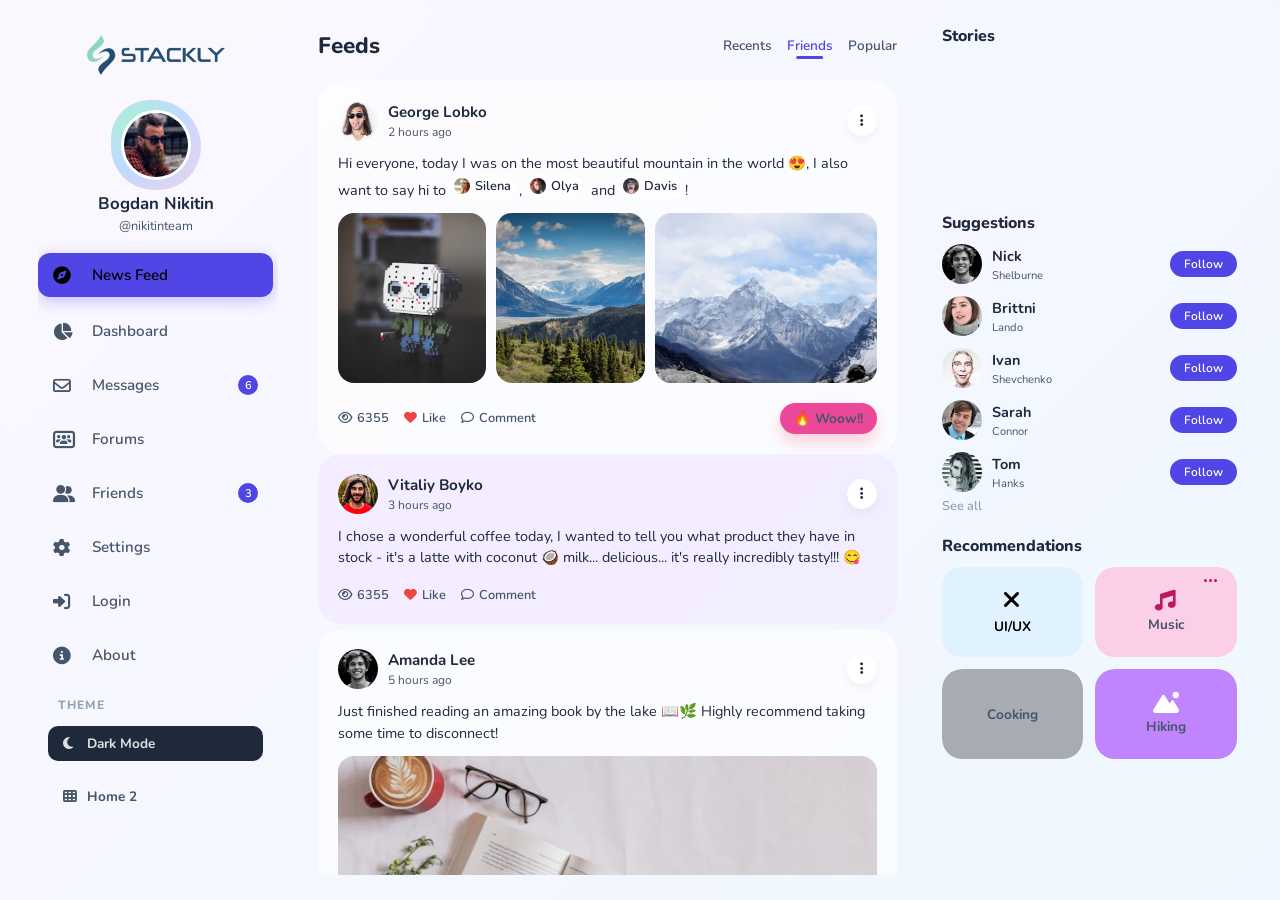
==== commit 714f384a: "Add files via upload" ====
--- a/index.html
+++ b/index.html
@@ -66,6 +66,10 @@
                         <i class="fa-solid fa-right-to-bracket"></i>
                         <span>Login</span>
                     </a>
+                    <a href="about.html" class="nav-item">
+                        <i class="fa-solid fa-circle-info"></i>
+                        <span>About</span>
+                    </a>
                 </nav>
 
                 <div class="theme-switcher">
--- a/style.css
+++ b/style.css
@@ -1,5 +1,5 @@
 :root {
-    --bg-page: linear-gradient(135deg, #e0c3fc 0%, #8ec5fc 100%);
+    --bg-page: linear-gradient(135deg, hsl(272, 100%, 89%) 0%, #8ec5fc 100%);
     --bg-container: rgba(255, 255, 255, 0.85);
     --text-main: #1e293b;
     --text-muted: #475569;
@@ -267,9 +267,14 @@
 
 .nav-item.active {
     background: var(--primary);
-    color: #fff;
+    color: #000;
     box-shadow: 0 4px 15px rgba(79, 70, 229, 0.3);
     transform: translateY(-2px);
+}
+
+.nav-item.active i,
+.nav-item.active span {
+    color: #000 !important;
 }
 
 .nav-item:hover:not(.active) {
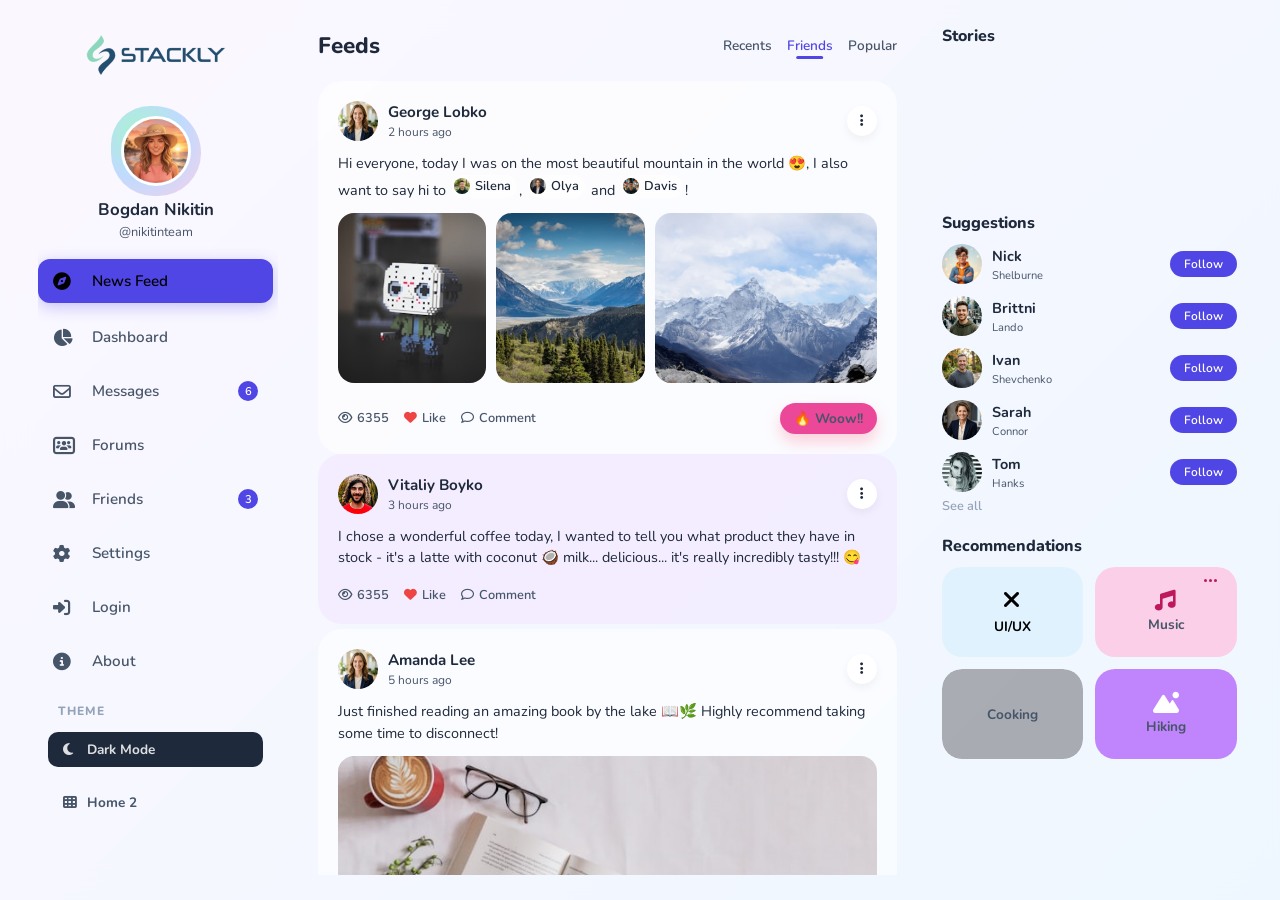
==== commit bf7b2ed9: "Add files via upload" ====
--- a/index.html
+++ b/index.html
@@ -23,12 +23,14 @@
             <aside class="sidebar">
                 <!-- APP LOGO -->
                 <div class="app-logo-section">
-                    <img src="images/stackly jpg.webp" alt="Stackly Logo" class="app-logo">
+                    <a href="index.html">
+                        <img src="images/stackly jpg.webp" alt="Stackly Logo" class="app-logo">
+                    </a>
                 </div>
                 <div class="profile-section">
                     <div class="profile-avatar-box">
                         <div class="blob-bg"></div>
-                        <img src="images/avatar_11.webp" alt="Bogdan Nikitin" class="main-avatar">
+                        <img src="images/refresh_avatar_11.webp" alt="Bogdan Nikitin" class="main-avatar">
                     </div>
                     <h2>Bogdan Nikitin</h2>
                     <p>@nikitinteam</p>
@@ -104,7 +106,7 @@
                             <div class="post-header">
                                 <a href="404.html" style="text-decoration: none; color: inherit;">
                                     <div class="user-info">
-                                        <img src="images/avatar_15.webp" alt="George Lobko" class="post-avatar">
+                                        <img src="images/refresh_avatar_1.webp" alt="George Lobko" class="post-avatar">
                                         <div>
                                             <h4>George Lobko</h4>
                                             <p>2 hours ago</p>
@@ -119,9 +121,9 @@
                                 say
                                 hi
                                 to
-                                <span class="tag"><img src="images/avatar_20.webp" alt="S"> Silena</span>,
-                                <span class="tag"><img src="images/avatar_21.webp" alt="O"> Olya</span> and
-                                <span class="tag"><img src="images/avatar_22.webp" alt="D"> Davis</span>!
+                                <span class="tag"><img src="images/refresh_avatar_2.webp" alt="S"> Silena</span>,
+                                <span class="tag"><img src="images/refresh_avatar_3.webp" alt="O"> Olya</span> and
+                                <span class="tag"><img src="images/refresh_avatar_12.webp" alt="D"> Davis</span>!
                             </div>
 
                             <div class="post-gallery">
@@ -192,7 +194,7 @@
                             <div class="post-header">
                                 <a href="404.html" style="text-decoration: none; color: inherit;">
                                     <div class="user-info">
-                                        <img src="images/avatar_12.webp" alt="Amanda L" class="post-avatar">
+                                        <img src="images/refresh_avatar_1.webp" alt="Amanda L" class="post-avatar">
                                         <div>
                                             <h4>Amanda Lee</h4>
                                             <p>5 hours ago</p>
@@ -228,7 +230,7 @@
                             <div class="post-header">
                                 <a href="404.html" style="text-decoration: none; color: inherit;">
                                     <div class="user-info">
-                                        <img src="images/avatar_53.webp" alt="David M" class="post-avatar">
+                                        <img src="images/refresh_avatar_14.webp" alt="David M" class="post-avatar">
                                         <div>
                                             <h4>David Miller</h4>
                                             <p>8 hours ago</p>
@@ -258,7 +260,7 @@
                             <div class="post-header">
                                 <a href="404.html" style="text-decoration: none; color: inherit;">
                                     <div class="user-info">
-                                        <img src="images/avatar_33.webp" alt="Eleanor Pena" class="post-avatar">
+                                        <img src="images/avatar_new_2.webp" alt="Eleanor Pena" class="post-avatar">
                                         <div>
                                             <h4>Eleanor Pena</h4>
                                             <p>12 hours ago</p>
@@ -350,7 +352,7 @@
                             <div class="post-header">
                                 <a href="404.html" style="text-decoration: none; color: inherit;">
                                     <div class="user-info">
-                                        <img src="images/avatar_8.webp" alt="Sarah Connor" class="post-avatar">
+                                        <img src="images/refresh_avatar_15.webp" alt="Sarah Connor" class="post-avatar">
                                         <div>
                                             <h4>Sarah Connor</h4>
                                             <p>1 day ago</p>
@@ -385,7 +387,7 @@
                             <div class="post-header">
                                 <a href="404.html" style="text-decoration: none; color: inherit;">
                                     <div class="user-info">
-                                        <img src="images/avatar_6.webp" alt="Ivan" class="post-avatar">
+                                        <img src="images/avatar_new_1.webp" alt="Ivan" class="post-avatar">
                                         <div>
                                             <h4>Ivan Shevchenko</h4>
                                             <p>2 days ago</p>
@@ -414,7 +416,7 @@
                             <div class="post-header">
                                 <a href="404.html" style="text-decoration: none; color: inherit;">
                                     <div class="user-info">
-                                        <img src="images/avatar_47.webp" alt="Author">
+                                        <img src="images/refresh_avatar_9.webp" alt="Author">
                                         <div>
                                             <h4>Tech Explorer</h4>
                                             <p>2 mins ago</p>
@@ -447,7 +449,7 @@
                             <div class="post-header">
                                 <a href="404.html" style="text-decoration: none; color: inherit;">
                                     <div class="user-info">
-                                        <img src="images/avatar_60.webp" alt="Creator" class="post-avatar">
+                                        <img src="images/avatar_53.webp" alt="Creator" class="post-avatar">
                                         <div>
                                             <h4>Video Creator</h4>
                                             <p>Just now</p>
@@ -475,53 +477,7 @@
                             </div>
                         </div>
 
-                    </div> <!-- End Friends Feed -->
-
-                    <div id="feed-recents" class="feed-content-pane" style="display: none;">
-                        <div class="glass-card" style="padding: 30px; text-align: center; margin-bottom: 15px;">
-                            <i class="fa-solid fa-clock-rotate-left"
-                                style="font-size: 2rem; color: #94a3b8; margin-bottom: 15px;"></i>
-                            <h3 style="color: var(--text-main);">No Recent Posts</h3>
-                            <p style="color: var(--text-muted); font-size: 0.9rem;">Check back later for new updates
-                                from your network.</p>
-                        </div>
-                    </div>
-
-                    <div id="feed-popular" class="feed-content-pane" style="display: none;">
-                        <div class="glass-card" style="padding: 30px; text-align: center; margin-bottom: 15px;">
-                            <i class="fa-solid fa-fire"
-                                style="font-size: 2rem; color: var(--pink-accent); margin-bottom: 15px;"></i>
-                            <h3 style="color: var(--text-main);">Trending Now</h3>
-                            <p style="color: var(--text-muted); font-size: 0.9rem;">See what's popular across the
-                                community right now.</p>
-
-                            <!-- Sample Popular Post -->
-                            <div class="post-card post-1" style="margin-top: 20px; text-align: left;">
-                                <div class="post-header">
-                                    <div class="user-info">
-                                        <img src="images/avatar_43.webp" alt="Trending" class="post-avatar">
-                                        <div>
-                                            <h4>Design Daily</h4>
-                                            <p>1 hour ago</p>
-                                        </div>
-                                    </div>
-                                    <button class="more-btn"><i class="fa-solid fa-ellipsis-vertical"></i></button>
-                                </div>
-                                <div class="post-desc">
-                                    The new UI/UX trends for 2027 are looking incredibly vibrant. Glassmorphism is here
-                                    to stay, but with more emphasis on accessibility and deeper contrasting shadows.
-                                    Thoughts? 🎨✨
-                                </div>
-                                <div class="post-footer">
-                                    <div class="post-stats">
-                                        <span class="stat"><i class="fa-regular fa-eye"></i> 15.2k</span>
-                                        <span class="stat action-btn like-trigger"><i
-                                                class="fa-solid fa-heart liked"></i> 4.1k</span>
-                                        <span class="stat action-btn"><i class="fa-regular fa-comment"></i> 892</span>
-                                    </div>
-                                </div>
-                            </div>
-                        </div>
+
                         <div id="feed-recents" class="feed-content-pane" style="display: none;">
                             <!-- RECENT POST 1 -->
                             <div class="post-card post-1">
@@ -559,12 +515,12 @@
                             <div class="post-card post-1"
                                 style="background: linear-gradient(145deg, rgba(236,72,153,0.1), transparent);">
                                 <div class="post-header">
-                                    <a href="404.html" style="text-decoration: none; color: inherit;">
+                                    <a href="index.html" style="text-decoration: none; color: inherit;">
                                         <div class="user-info">
                                             <img src="images/stackly jpg.webp" alt="Stackly Admin" class="post-avatar">
                                             <div>
                                                 <h4>Stackly Official</h4>
-                                                <p>Featured Post</p>
+                                                <p>Admin</p>
                                             </div>
                                         </div>
                                     </a>
@@ -575,7 +531,7 @@
                                     continued support and creativity! 🎉🚀🔥
                                 </div>
                                 <div class="post-gallery">
-                                    <img src="images/unsplash_photo-1555939594-58d7cb561ad1.webp" alt="Celebration"
+                                    <img src="images/bg_new_1.webp" alt="Celebration"
                                         class="img-wide"
                                         style="grid-column: span 3; object-fit: cover; max-height: 250px;">
                                 </div>
@@ -594,7 +550,7 @@
                                 <div class="post-header">
                                     <a href="404.html" style="text-decoration: none; color: inherit;">
                                         <div class="user-info">
-                                            <img src="images/avatar_60.webp" alt="Creator" class="post-avatar">
+                                            <img src="images/refresh_avatar_4.webp" alt="Creator" class="post-avatar">
                                             <div>
                                                 <h4>Top Creator 2026</h4>
                                                 <p>Trending</p>
@@ -633,7 +589,7 @@
                         <!-- CREATE POST -->
                         <div class="create-post-box">
                             <div class="create-input-area">
-                                <img src="images/avatar_11.webp" alt="Me" class="post-avatar">
+                                <img src="images/avatar_3.webp" alt="Me" class="post-avatar">
                                 <input type="text" placeholder="Share something" id="create-input" autocomplete="off">
                                 <i class="fa-regular fa-face-smile smile-icon"></i>
                             </div>
@@ -648,6 +604,78 @@
                                 <button class="send-btn" onclick="window.location.href='404.html'">Send</button>
                             </div>
                         </div>
+                    </div> <!-- End Friends Feed -->
+
+                    <div id="feed-recents" class="feed-content-pane" style="display: none;">
+                        <a href="404.html" style="text-decoration: none; display: block;">
+                            <div class="glass-card" style="padding: 30px; text-align: center; margin-bottom: 15px;">
+                                <i class="fa-solid fa-clock-rotate-left"
+                                    style="font-size: 2rem; color: #94a3b8; margin-bottom: 15px;"></i>
+                                <h3 style="color: var(--text-main);">No Recent Posts</h3>
+                                <p style="color: var(--text-muted); font-size: 0.9rem;">Check back later for new updates
+                                    from your network.</p>
+                            </div>
+                        </a>
+                    </div>
+
+                    <div id="feed-popular" class="feed-content-pane" style="display: none;">
+                        <div class="glass-card" style="padding: 30px; text-align: center; margin-bottom: 15px;">
+                            <i class="fa-solid fa-fire"
+                                style="font-size: 2rem; color: var(--pink-accent); margin-bottom: 15px;"></i>
+                            <h3 style="color: var(--text-main);">Trending Now</h3>
+                            <p style="color: var(--text-muted); font-size: 0.9rem;">See what's popular across the
+                                community right now.</p>
+
+                            <!-- Sample Popular Post -->
+                            <div class="post-card post-1" style="margin-top: 20px; text-align: left;">
+                                <div class="post-header">
+                                    <div class="user-info">
+                                        <img src="images/refresh_avatar_10.webp" alt="Trending" class="post-avatar">
+                                        <div>
+                                            <h4>Design Daily</h4>
+                                            <p>1 hour ago</p>
+                                        </div>
+                                    </div>
+                                    <button class="more-btn"><i class="fa-solid fa-ellipsis-vertical"></i></button>
+                                </div>
+                                <div class="post-desc">
+                                    The new UI/UX trends for 2027 are looking incredibly vibrant. Glassmorphism is here
+                                    to stay, but with more emphasis on accessibility and deeper contrasting shadows.
+                                    Thoughts? 🎨✨
+                                </div>
+                                <div class="post-footer">
+                                    <div class="post-stats">
+                                        <span class="stat"><i class="fa-regular fa-eye"></i> 15.2k</span>
+                                        <span class="stat action-btn like-trigger"><i
+                                                class="fa-solid fa-heart liked"></i> 4.1k</span>
+                                        <span class="stat action-btn"><i class="fa-regular fa-comment"></i> 892</span>
+                                    </div>
+                                </div>
+                            </div>
+                        </div>
+                    </div>
+
+                    <!-- Main Footer -->
+                    <footer class="main-footer">
+                        <a href="index.html">
+                            <img src="images/stackly jpg.webp" alt="Stackly Logo" style="width: 100px; object-fit: contain; margin-bottom: 10px;">
+                        </a>
+                        <p>&copy; 2026 Social Media Platform</p>
+                        <div class="main-footer-links">
+                            <a href="index.html">Home</a>
+                            <a href="login.html">Login</a>
+                            <a href="404.html">Friends</a>
+                            <a href="404.html">Forums</a>
+                            <a href="404.html">Settings</a>
+                            <a href="404.html">Dashboard</a>
+                        </div>
+                        <div class="main-footer-socials">
+                            <a href="404.html" class="tw"><i class="fa-brands fa-twitter"></i></a>
+                            <a href="404.html" class="ig"><i class="fa-brands fa-instagram"></i></a>
+                            <a href="404.html" class="fb"><i class="fa-brands fa-facebook"></i></a>
+                        </div>
+                    </footer>
+
                 </main>
 
                 <!-- RIGHT SIDEBAR -->
@@ -664,7 +692,7 @@
                                 <div class="story-card"
                                     style="background-image: url('https://images.unsplash.com/photo-1506744626753-1fa44df31c78?w=300&q=80');">
                                     <div class="story-overlay">
-                                        <img src="images/avatar_6.webp" alt="Anatoly">
+                                        <img src="images/refresh_avatar_5.webp" alt="Anatoly">
                                         <span>Anatoly Pr...</span>
                                     </div>
                                 </div>
@@ -697,7 +725,7 @@
                                 <div class="story-card"
                                     style="background-image: url('https://images.unsplash.com/photo-1509316975850-ff9c5deb0cd9?w=300&q=80');">
                                     <div class="story-overlay">
-                                        <img src="images/avatar_17.webp" alt="Chris">
+                                        <img src="images/refresh_avatar_2.webp" alt="Chris">
                                         <span>Chris P</span>
                                     </div>
                                 </div>
@@ -713,7 +741,7 @@
                         <div class="suggestion-list">
                             <div class="suggestion-item">
                                 <div class="sugg-user">
-                                    <img src="images/avatar_12.webp" alt="Nick">
+                                    <img src="images/avatar_new_2.webp" alt="Nick">
                                     <div class="sugg-info">
                                         <h4>Nick</h4>
                                         <p>Shelburne</p>
@@ -723,7 +751,7 @@
                             </div>
                             <div class="suggestion-item">
                                 <div class="sugg-user">
-                                    <img src="images/avatar_5.webp" alt="Brittni">
+                                    <img src="images/refresh_avatar_6.webp" alt="Brittni">
                                     <div class="sugg-info">
                                         <h4>Brittni</h4>
                                         <p>Lando</p>
@@ -733,7 +761,7 @@
                             </div>
                             <div class="suggestion-item">
                                 <div class="sugg-user">
-                                    <img src="images/avatar_6.webp" alt="Ivan">
+                                    <img src="images/refresh_avatar_7.webp" alt="Ivan">
                                     <div class="sugg-info">
                                         <h4>Ivan</h4>
                                         <p>Shevchenko</p>
@@ -743,7 +771,7 @@
                             </div>
                             <div class="suggestion-item">
                                 <div class="sugg-user">
-                                    <img src="images/avatar_8.webp" alt="Sarah">
+                                    <img src="images/refresh_avatar_3.webp" alt="Sarah">
                                     <div class="sugg-info">
                                         <h4>Sarah</h4>
                                         <p>Connor</p>
@@ -813,7 +841,7 @@
                     </header>
                     <a href="404.html" style="text-decoration: none; color: inherit;">
                         <div class="glass-card new-post-st" style="display: flex; gap: 15px; align-items: center;">
-                            <img src="images/avatar_12.webp" alt="Avatar" style="width: 50px; border-radius: 50%;">
+                            <img src="images/avatar_44.webp" alt="Avatar" style="width: 50px; border-radius: 50%;">
                             <div style="flex: 1;">
                                 <h4 style="margin: 0; color: #f8fafc;">Alice Wonderland</h4>
                                 <p style="margin: 0; font-size: 0.85rem;">Hey, are we still meeting tomorrow?</p>
@@ -825,7 +853,7 @@
                     </a>
                     <a href="404.html" style="text-decoration: none; color: inherit;">
                         <div class="glass-card new-post-st" style="display: flex; gap: 15px; align-items: center;">
-                            <img src="images/avatar_33.webp" alt="Avatar" style="width: 50px; border-radius: 50%;">
+                            <img src="images/refresh_avatar_11.webp" alt="Avatar" style="width: 50px; border-radius: 50%;">
                             <div style="flex: 1;">
                                 <h4 style="margin: 0; color: var(--text-main);">Team Alpha Group</h4>
                                 <p style="margin: 0; font-size: 0.85rem; color: var(--text-muted);">Bob: I just uploaded
@@ -836,7 +864,7 @@
                     </a>
                     <a href="404.html" style="text-decoration: none; color: inherit;">
                         <div class="glass-card new-post-st" style="display: flex; gap: 15px; align-items: center;">
-                            <img src="images/avatar_68.webp" alt="Avatar" style="width: 50px; border-radius: 50%;">
+                            <img src="images/refresh_avatar_8.webp" alt="Avatar" style="width: 50px; border-radius: 50%;">
                             <div style="flex: 1;">
                                 <h4 style="margin: 0; color: var(--text-main);">Wade Warren</h4>
                                 <p style="margin: 0; font-size: 0.85rem; color: var(--text-muted);">The deployment was
@@ -847,7 +875,7 @@
                     </a>
                     <a href="404.html" style="text-decoration: none; color: inherit;">
                         <div class="glass-card new-post-st" style="display: flex; gap: 15px; align-items: center;">
-                            <img src="images/avatar_5.webp" alt="Avatar" style="width: 50px; border-radius: 50%;">
+                            <img src="images/refresh_avatar_9.webp" alt="Avatar" style="width: 50px; border-radius: 50%;">
                             <div style="flex: 1;">
                                 <h4 style="margin: 0; color: var(--text-main);">David Park</h4>
                                 <p style="margin: 0; font-size: 0.85rem; color: var(--text-muted);">Can you send me the
@@ -872,7 +900,7 @@
                     </a>
                     <a href="404.html" style="text-decoration: none; color: inherit;">
                         <div class="glass-card new-post-st" style="display: flex; gap: 15px; align-items: center;">
-                            <img src="images/avatar_6.webp" alt="Avatar" style="width: 50px; border-radius: 50%;">
+                            <img src="images/refresh_avatar_10.webp" alt="Avatar" style="width: 50px; border-radius: 50%;">
                             <div style="flex: 1;">
                                 <h4 style="margin: 0; color: var(--text-main);">Ivan Shevchenko</h4>
                                 <p style="margin: 0; font-size: 0.85rem; color: var(--text-muted);">Are you joining the
@@ -924,7 +952,7 @@
                     <div class="friends-grid">
                         <div class="glass-card new-post-st"
                             style="text-align: center; padding: 20px; margin-bottom: 0;">
-                            <img src="images/avatar_5.webp" alt="User"
+                            <img src="images/refresh_avatar_13.webp" alt="User"
                                 style="width: 80px; border-radius: 50%; border: 3px solid var(--primary);">
                             <h4 style="margin-top: 10px; color: var(--text-main);">David Park</h4>
                             <a href="404.html" class="gradient-btn"
@@ -932,7 +960,7 @@
                         </div>
                         <div class="glass-card new-post-st"
                             style="text-align: center; padding: 20px; margin-bottom: 0;">
-                            <img src="images/avatar_22.webp" alt="User"
+                            <img src="images/refresh_avatar_14.webp" alt="User"
                                 style="width: 80px; border-radius: 50%; border: 3px solid var(--primary);">
                             <h4 style="margin-top: 10px; color: var(--text-main);">Davis Miller</h4>
                             <a href="404.html" class="gradient-btn"
@@ -940,7 +968,7 @@
                         </div>
                         <div class="glass-card new-post-st"
                             style="text-align: center; padding: 20px; margin-bottom: 0;">
-                            <img src="images/avatar_47.webp" alt="User"
+                            <img src="images/refresh_avatar_15.webp" alt="User"
                                 style="width: 80px; border-radius: 50%; border: 3px solid var(--primary);">
                             <h4 style="margin-top: 10px; color: var(--text-main);">Silena G</h4>
                             <a href="404.html" class="gradient-btn"
@@ -1044,4 +1072,4 @@
     <script src="script.js"></script>
 </body>
 
-</html>+</html>
--- a/style.css
+++ b/style.css
@@ -1023,10 +1023,12 @@
         grid-template-columns: 1fr;
         grid-template-rows: auto;
         overflow-y: auto;
+        gap: 20px;
     }
 
     .content-section {
         grid-column: 1 / -1 !important;
+        display: block !important;
     }
 
     .sidebar,
@@ -1034,6 +1036,8 @@
     .right-sidebar {
         height: auto;
         overflow: visible;
+        grid-column: 1 / -1 !important;
+        width: 100%;
     }
 
     body {
@@ -1048,9 +1052,9 @@
     }
 
     .sidebar {
-        flex-direction: row;
-        flex-wrap: wrap;
-        justify-content: center;
+        flex-direction: column;
+        align-items: center;
+        text-align: center;
     }
 
     .main-nav {
@@ -1065,8 +1069,8 @@
 
     .right-sidebar {
         display: grid;
-        grid-template-columns: 1fr 1fr;
-        gap: 30px;
+        grid-template-columns: 1fr;
+        gap: 20px;
     }
 
     .floating-avatar {
@@ -1076,8 +1080,21 @@
 
 @media (max-width: 600px) {
     .dashboard-container {
-        padding: 20px;
-        border-radius: 20px;
+        padding: 10px;
+        border-radius: 10px;
+        gap: 15px;
+    }
+
+    .about-card {
+        padding: 20px !important;
+    }
+
+    .contact-link {
+        padding: 10px 20px !important;
+        font-size: 1rem !important;
+        word-break: break-all;
+        width: 100%;
+        box-sizing: border-box;
     }
 
     .right-sidebar {
@@ -1492,12 +1509,13 @@
     padding: 8px 24px;
     border-radius: 20px;
     font-weight: 700;
-    box-shadow: 0 5px 15px rgba(56, 189, 248, 0.4);
+    box-shadow: none;
+    transition: all 0.3s ease;
 }
 
 .gradient-btn:hover {
     transform: translateY(-3px) scale(1.02);
-    box-shadow: 0 10px 25px rgba(56, 189, 248, 0.6);
+    box-shadow: inset 0 0 25px rgba(56, 189, 248, 0.9);
 }
 
 /* Home 2 Alt Sidebar */
@@ -1847,46 +1865,14 @@
 /* Tablets & Smaller Desktop Screens */
 @media (max-width: 1024px) {
     .dashboard-container {
-        grid-template-columns: 80px 1fr 250px;
+        grid-template-columns: 240px 1fr;
         gap: 20px;
         padding: 15px 2%;
     }
 
-    .sidebar {
-        align-items: center;
-    }
-
-    .app-logo-section,
-    .profile-section h2,
-    .profile-section p,
-    .main-nav .nav-item span,
-    .theme-title,
+    .right-sidebar,
     .download-card {
         display: none;
-    }
-
-    .profile-avatar-box {
-        width: 50px;
-        height: 50px;
-    }
-
-    .main-nav .nav-item {
-        justify-content: center;
-        padding: 12px;
-    }
-
-    .main-nav .nav-item i {
-        margin-right: 0;
-        font-size: 1.3rem;
-    }
-
-    .theme-btn {
-        text-align: center;
-        font-size: 0;
-    }
-
-    .theme-btn i {
-        font-size: 1.2rem;
     }
 
     .masonry-grid {
@@ -1910,15 +1896,17 @@
 
     .right-sidebar,
     .floating-avatar,
-    .theme-switcher,
-    .profile-section {
+    .profile-section,
+    .app-logo-section {
         display: none !important;
     }
 
     /* Move Navigation to Bottom */
     .sidebar {
         flex-direction: row;
-        justify-content: space-around;
+        justify-content: flex-start;
+        align-items: flex-end;
+        gap: 0;
         position: fixed;
         bottom: 0;
         left: 0;
@@ -1926,30 +1914,126 @@
         background: var(--bg-container);
         backdrop-filter: blur(15px);
         -webkit-backdrop-filter: blur(15px);
-        padding: 10px 2%;
+        padding: 5px 15px 15px 10px;
         z-index: 1000;
         border-top: 1px solid rgba(200, 200, 200, 0.2);
         height: auto;
+        overflow-x: auto;
+        overflow-y: hidden;
+        white-space: nowrap;
+        scrollbar-width: none;
+        -webkit-overflow-scrolling: touch;
+        scroll-snap-type: x mandatory;
+    }
+    
+    .sidebar::-webkit-scrollbar {
+        display: none;
     }
 
     .main-nav {
         flex-direction: row;
-        width: 100%;
-        justify-content: space-between;
-        gap: 5px;
-        overflow-x: auto;
-        /* Allow scrolling if too many items */
-        scrollbar-width: none;
-        /* Hide scrollbar Firefox */
-    }
-
-    .main-nav::-webkit-scrollbar {
+        width: max-content;
+        justify-content: flex-start;
+        gap: 8px;
+        flex-shrink: 0;
+        padding-right: 15px; /* Adds breathing room before themes */
+    }
+
+    .theme-switcher {
+        display: flex !important;
+        flex-direction: row;
+        align-items: flex-end;
+        gap: 8px;
+        padding: 0;
+        flex-shrink: 0;
+        margin-left: 0;
+        padding-right: 15px; /* Ensures last item can be scrolled fully into view */
+    }
+
+    .theme-title {
         display: none;
-        /* Hide scrollbar Chrome/Safari */
+    }
+    
+    .theme-btn {
+        margin-top: 0 !important;
+        padding: 8px 15px;
+        white-space: nowrap;
+        background: transparent;
+        text-align: center;
+        width: auto;
+        min-width: 60px;
+        display: flex;
+        flex-direction: column;
+        align-items: center;
+        gap: 6px;
+        font-size: 0.75rem;
+        border-radius: 12px;
+        color: var(--text-muted);
+        scroll-snap-align: center;
+    }
+
+    .theme-btn.active {
+        background: transparent;
+        color: var(--text-main);
+    }
+    
+    .theme-btn i {
+        margin: 0 !important;
+        width: auto !important;
+        font-size: 1.3rem;
+    }
+
+    .theme-btn:last-child {
+        margin-right: 0 !important;
     }
 
     .main-nav .nav-item {
-        padding: 10px 15px;
+        padding: 8px 15px;
+        justify-content: center;
+        align-items: center;
+        white-space: nowrap;
+        flex-shrink: 0;
+        min-width: 60px;
+        border-radius: 12px;
+        display: flex;
+        flex-direction: column;
+        gap: 6px;
+        font-size: 0.75rem;
+        position: relative;
+        scroll-snap-align: center;
+    }
+
+    .main-nav .nav-item i {
+        margin-right: 0;
+        font-size: 1.3rem;
+    }
+
+    .main-nav .nav-item:hover:not(.active),
+    .theme-btn:hover:not(.active) {
+        transform: none !important;
+        background: rgba(79, 70, 229, 0.1) !important;
+        border-radius: 12px;
+    }
+
+    .main-nav .nav-item .badge {
+        position: absolute;
+        top: 2px;
+        right: 8px;
+        margin: 0;
+        width: 16px;
+        height: 16px;
+        font-size: 0.6rem;
+    }
+
+    .main-nav .nav-item.active {
+        background: transparent;
+        box-shadow: none;
+        transform: none;
+    }
+
+    .main-nav .nav-item.active i,
+    .main-nav .nav-item.active span {
+        color: var(--primary) !important;
     }
 
     .feed {
@@ -2061,4 +2145,157 @@
     .gradient-btn {
         width: 100%;
     }
-}+}
+
+/* Auth Card Responsive */
+.auth-card {
+    padding: 40px;
+}
+
+@media (max-width: 600px) {
+    .auth-card {
+        padding: 25px 20px;
+    }
+
+    .login-container {
+        padding: 20px !important;
+    }
+}
+/* ================== MAIN FOOTER ================== */
+.main-footer {
+    padding: 25px 15px;
+    margin-top: 30px;
+    text-align: center;
+    color: var(--text-muted);
+    font-size: 0.9rem;
+    border-top: 1px solid rgba(150, 150, 150, 0.1);
+    display: flex;
+    flex-direction: column;
+    align-items: center;
+    gap: 15px;
+    width: 100%;
+    margin-bottom: 20px;
+}
+
+.main-footer-links {
+    display: flex;
+    justify-content: center;
+    flex-wrap: wrap;
+    gap: 15px 25px;
+}
+
+.main-footer-links a {
+    color: var(--text-main);
+    font-weight: 600;
+    text-decoration: none;
+    transition: color 0.3s ease;
+}
+
+.main-footer-links a:hover {
+    color: var(--primary);
+}
+
+.main-footer-socials {
+    display: flex;
+    gap: 20px;
+}
+
+.main-footer-socials a {
+    font-size: 1.3rem;
+    color: var(--text-muted);
+    transition: transform 0.3s ease, color 0.3s ease;
+}
+
+.main-footer-socials a.tw:hover { color: #1DA1F2; transform: scale(1.1); }
+.main-footer-socials a.ig:hover { color: #E1306C; transform: scale(1.1); }
+.main-footer-socials a.fb:hover { color: #1877F2; transform: scale(1.1); }
+
+@media (max-width: 600px) {
+    .main-footer-links {
+        gap: 10px 15px;
+        font-size: 0.85rem;
+    }
+}
+
+/* ================== COMMENT SECTION ================== */
+.comment-section-wrapper {
+    display: none;
+    padding: 15px 20px;
+    border-top: 1px solid rgba(150, 150, 150, 0.1);
+    background: rgba(255, 255, 255, 0.02);
+    border-radius: 0 0 16px 16px;
+}
+
+.comment-input-area {
+    display: flex;
+    gap: 12px;
+    align-items: center;
+}
+
+.comment-avatar {
+    width: 32px;
+    height: 32px;
+    border-radius: 50%;
+    object-fit: cover;
+}
+
+.comment-input-box {
+    flex: 1;
+    background: rgba(255, 255, 255, 0.05);
+    border: 1px solid rgba(150, 150, 150, 0.1);
+    color: var(--text-main);
+    padding: 10px 15px;
+    border-radius: 20px;
+    outline: none;
+    font-size: 0.9rem;
+    transition: border-color 0.3s ease;
+}
+
+.comment-input-box:focus {
+    border-color: var(--primary);
+}
+
+.comment-submit-btn {
+    background: var(--primary);
+    color: white;
+    border: none;
+    padding: 8px 16px;
+    border-radius: 20px;
+    cursor: pointer;
+    font-weight: 600;
+    font-size: 0.85rem;
+    transition: transform 0.2s ease, background 0.3s ease;
+}
+
+.comment-submit-btn:hover {
+    background: var(--primary-hover);
+    transform: translateY(-2px);
+}
+
+/* ================== ABOUT PAGE CLASSES ================== */
+.about-card {
+    padding: 40px;
+    border-radius: 25px;
+    line-height: 1.8;
+}
+
+.contact-link {
+    display: inline-block;
+    padding: 12px 30px;
+    background: var(--primary);
+    color: #fff;
+    border-radius: 30px;
+    font-weight: bold;
+    font-size: 1.1rem;
+    box-shadow: 0 8px 20px rgba(79, 70, 229, 0.3);
+    transition: all 0.3s cubic-bezier(0.25, 0.8, 0.25, 1);
+    text-decoration: none;
+}
+
+.contact-link:hover {
+    transform: translateY(-3px);
+    box-shadow: 0 12px 25px rgba(79, 70, 229, 0.4);
+    background: var(--primary);
+    filter: brightness(1.1);
+}
+
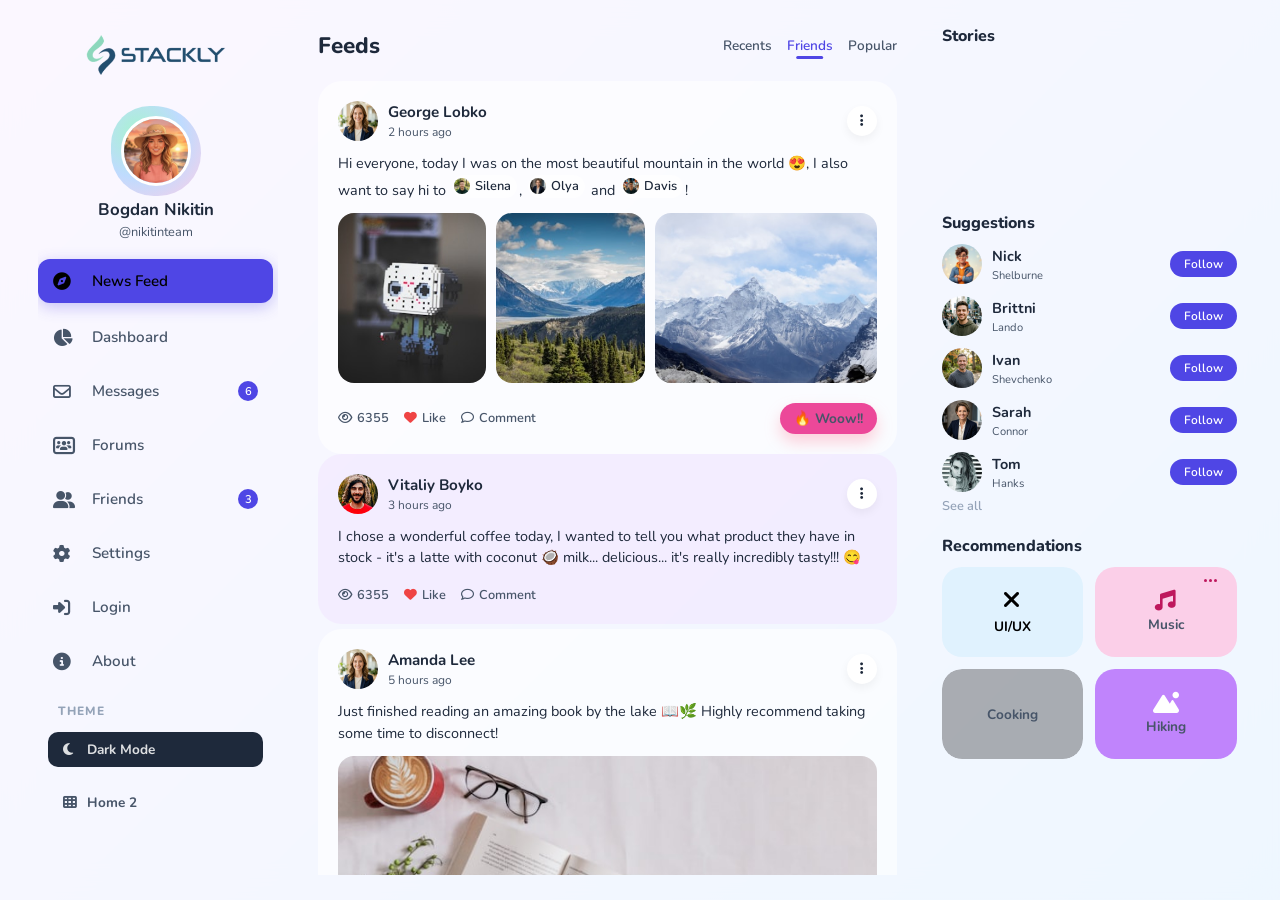
==== commit b9ee69d2: "Add files via upload" ====
--- a/index.html
+++ b/index.html
@@ -664,10 +664,10 @@
                         <div class="main-footer-links">
                             <a href="index.html">Home</a>
                             <a href="login.html">Login</a>
-                            <a href="404.html">Friends</a>
-                            <a href="404.html">Forums</a>
-                            <a href="404.html">Settings</a>
-                            <a href="404.html">Dashboard</a>
+                            <a href="#" class="nav-item" data-target="content-friends">Friends</a>
+                            <a href="#" class="nav-item" data-target="content-forums">Forums</a>
+                            <a href="#" class="nav-item" data-target="content-settings">Settings</a>
+                            <a href="#" class="nav-item" data-target="content-dashboard">Dashboard</a>
                         </div>
                         <div class="main-footer-socials">
                             <a href="404.html" class="tw"><i class="fa-brands fa-twitter"></i></a>
@@ -703,7 +703,7 @@
                                 <div class="story-card"
                                     style="background-image: url('https://images.unsplash.com/photo-1542202685-1bfcb3176662?w=300&q=80');">
                                     <div class="story-overlay">
-                                        <img src="images/avatar_5.webp9" alt="Lolita">
+                                        <img src="images/avatar_5.webp" alt="Lolita">
                                         <span>Lolita Earns</span>
                                     </div>
                                 </div>
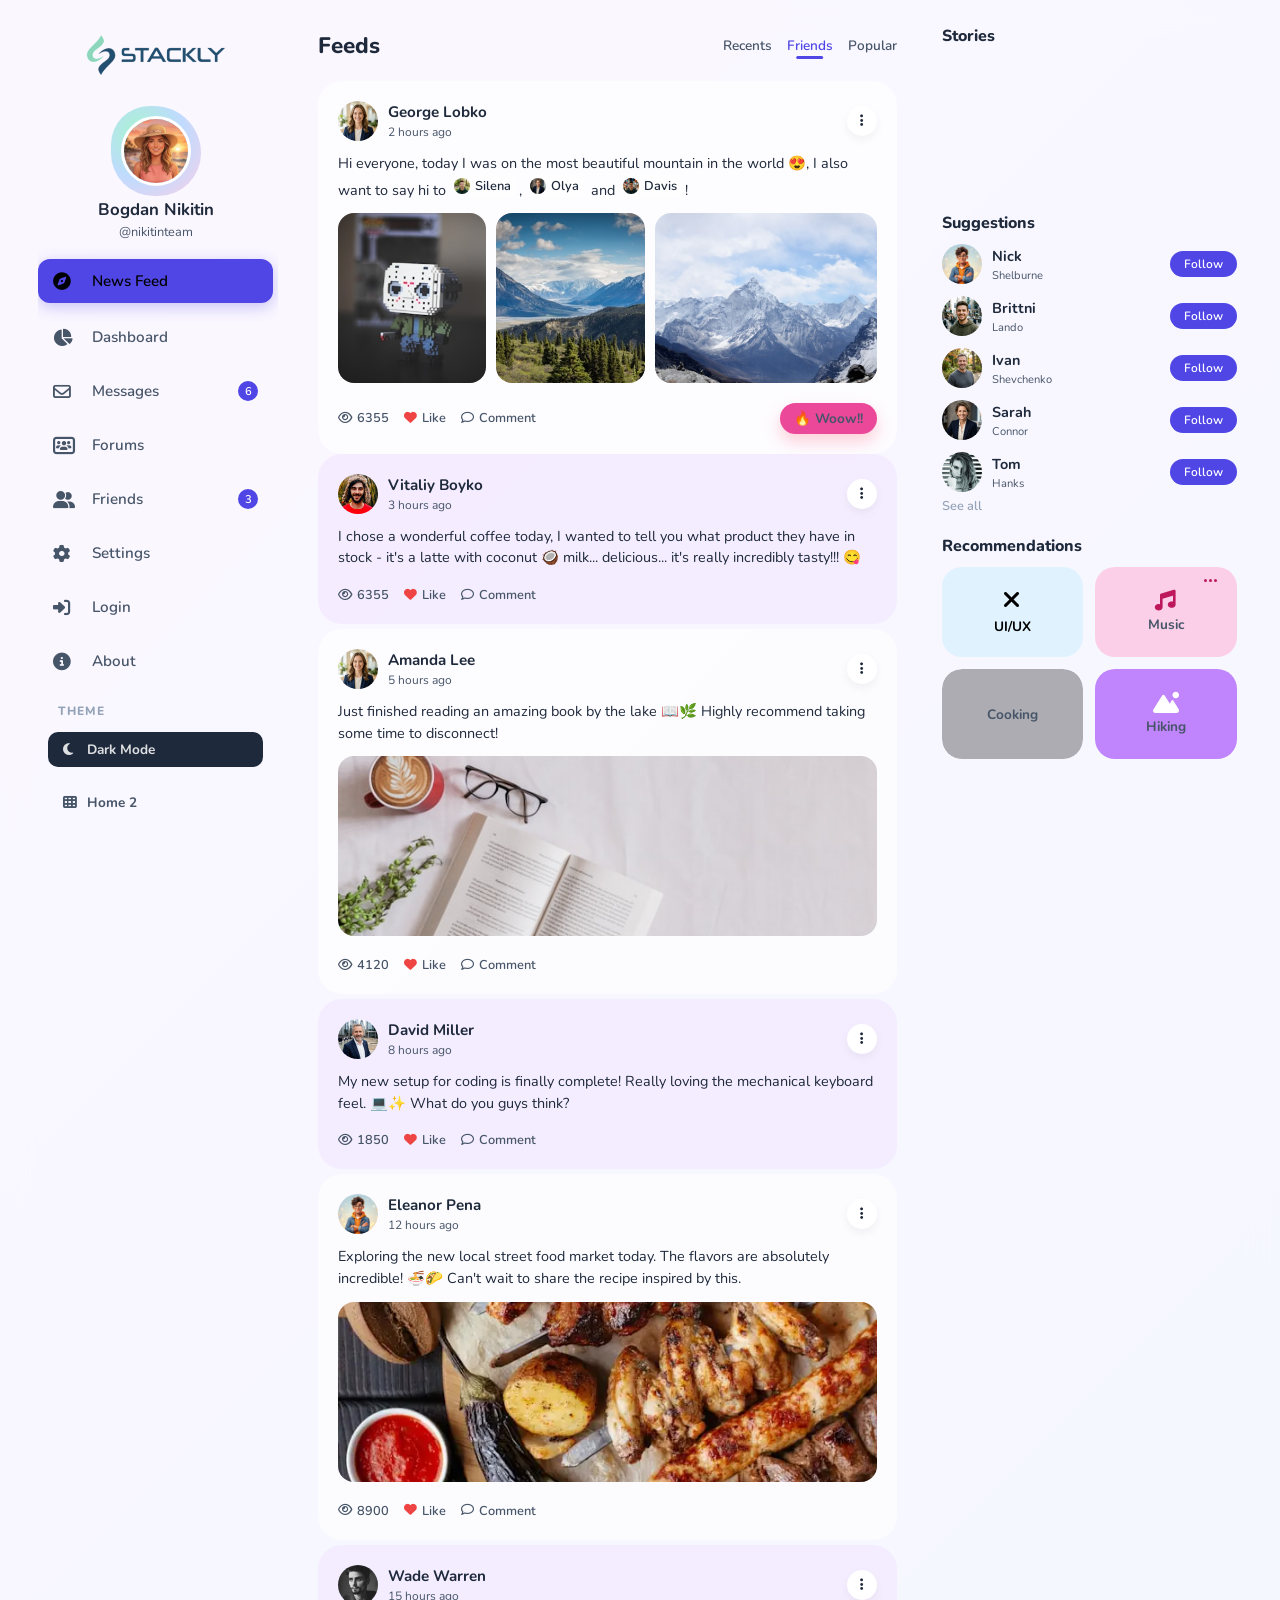
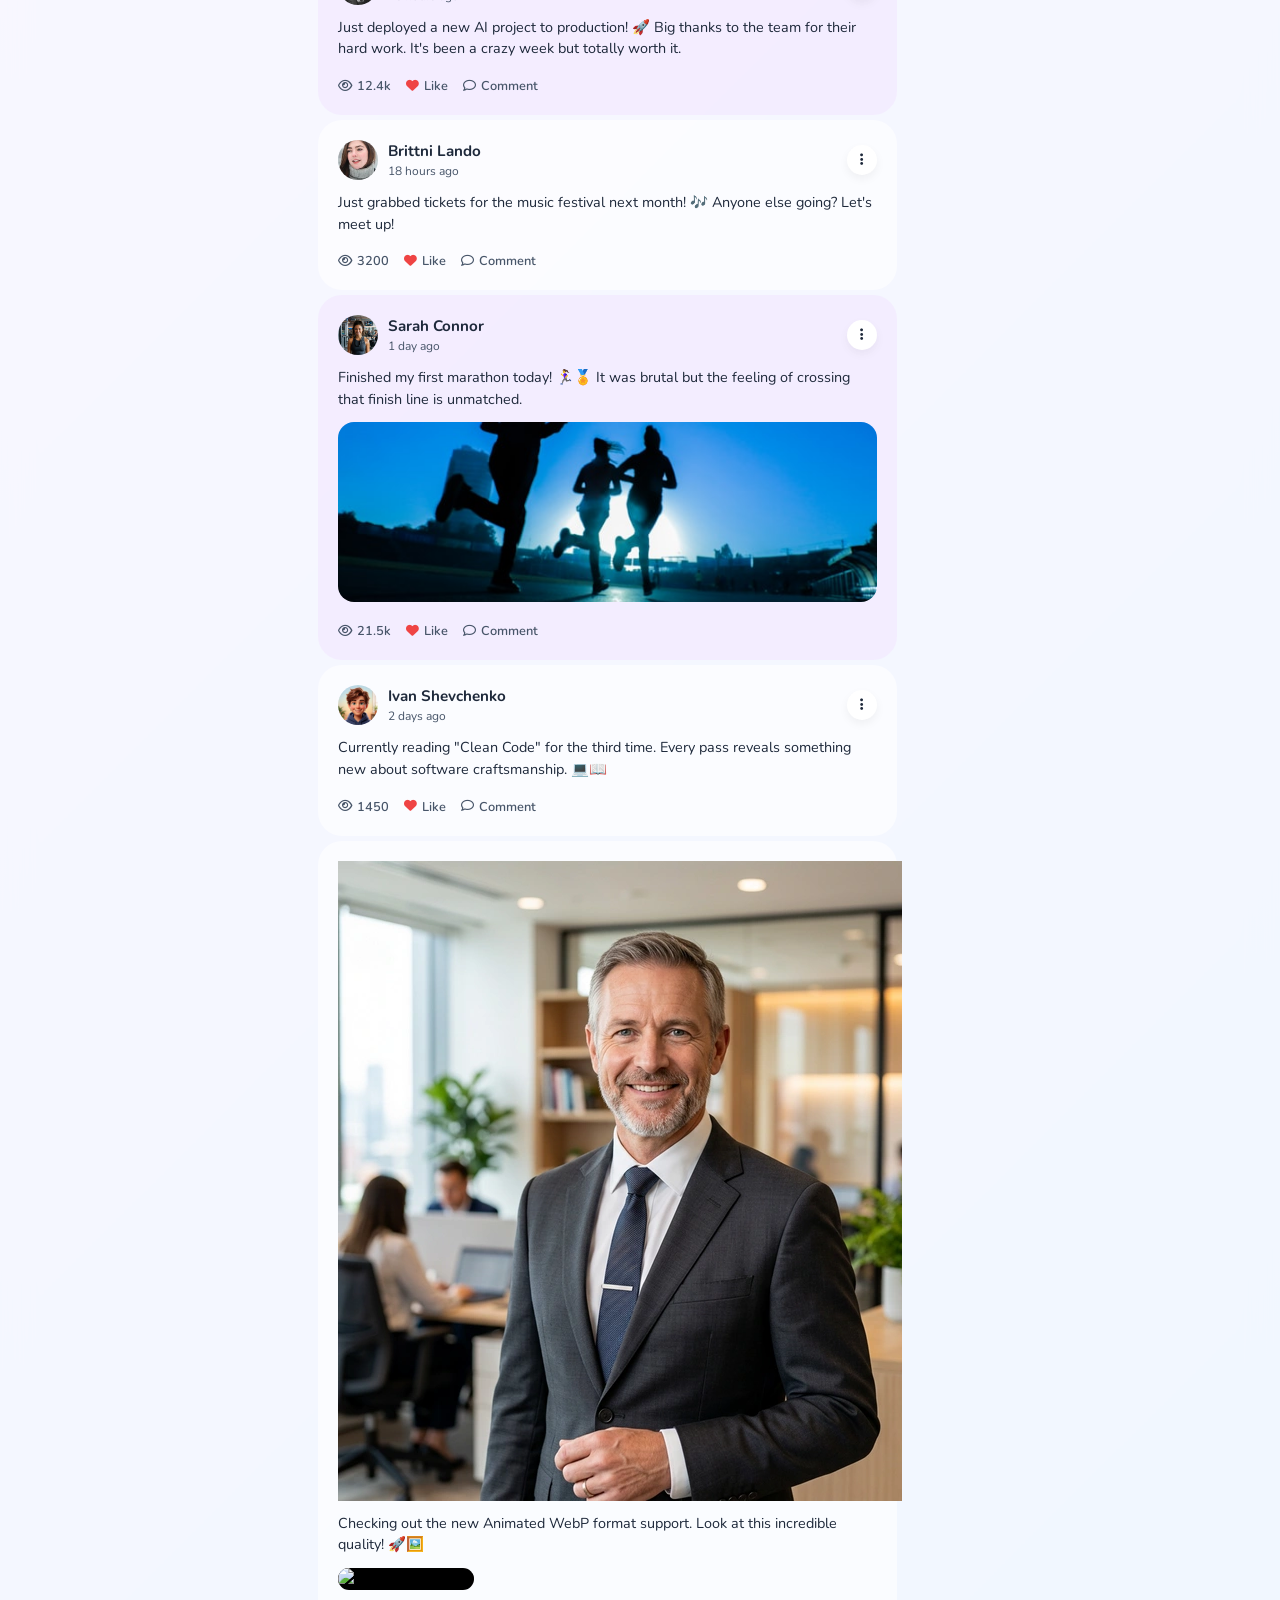
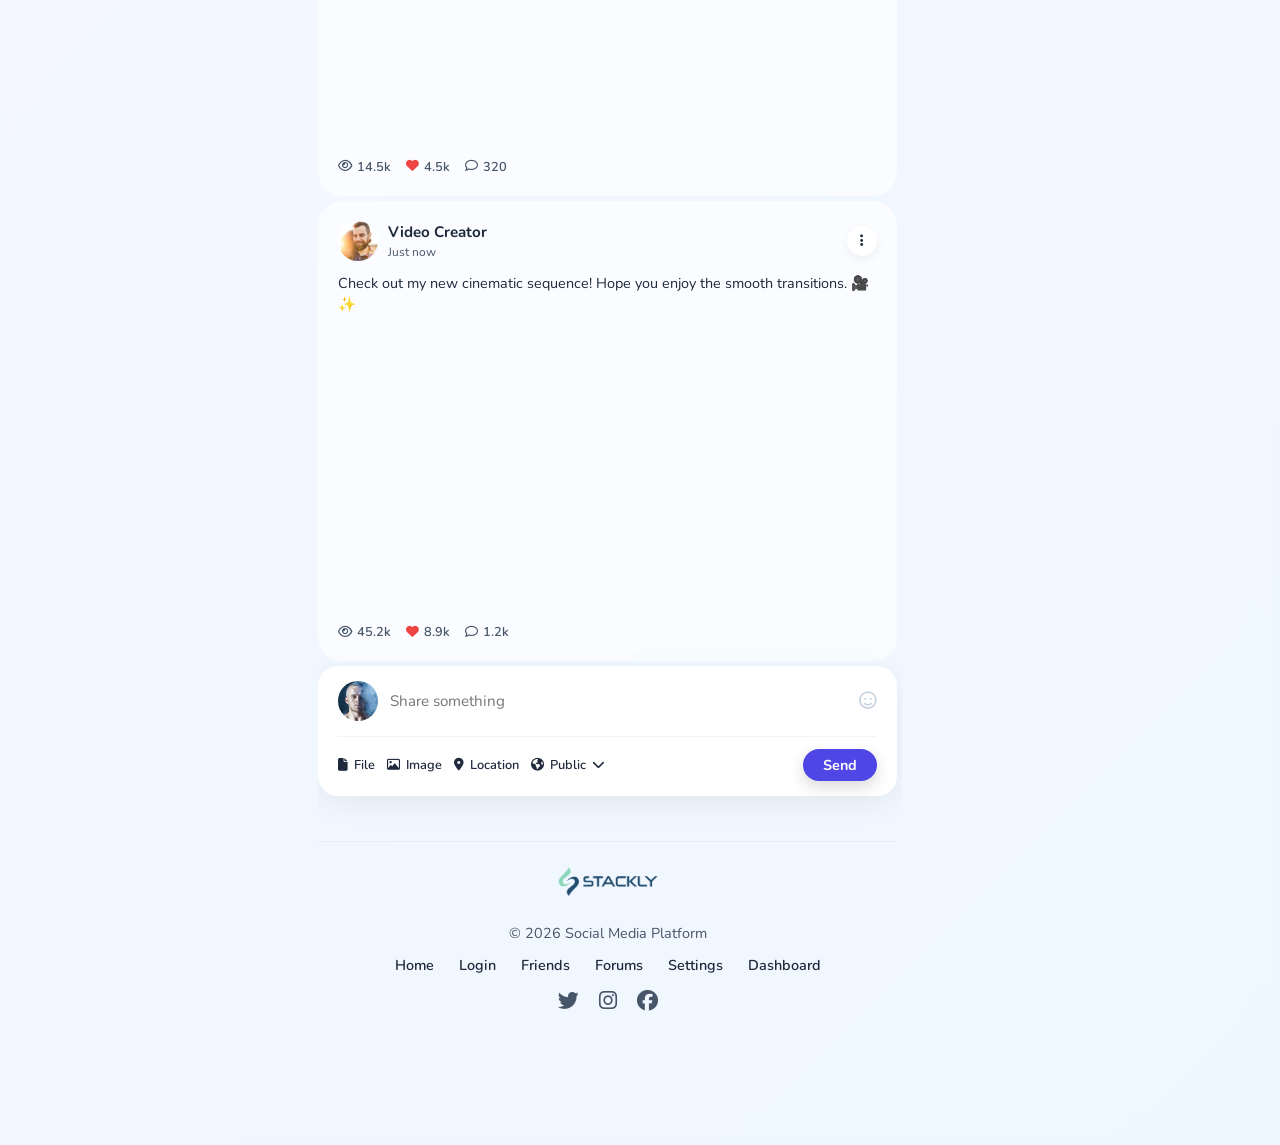
==== commit 3779c531: "Add files via upload" ====
--- a/index.html
+++ b/index.html
@@ -40,6 +40,10 @@
                     <a href="#" class="nav-item active" data-target="content-newsfeed">
                         <i class="fa-solid fa-compass"></i>
                         <span>News Feed</span>
+                    </a>
+                    <a href="home2.html" class="nav-item mobile-only-home">
+                        <i class="fa-solid fa-table-cells"></i>
+                        <span>Home 2</span>
                     </a>
                     <a href="#" class="nav-item" data-target="content-dashboard">
                         <i class="fa-solid fa-chart-pie"></i>
@@ -664,10 +668,10 @@
                         <div class="main-footer-links">
                             <a href="index.html">Home</a>
                             <a href="login.html">Login</a>
-                            <a href="#" class="nav-item" data-target="content-friends">Friends</a>
-                            <a href="#" class="nav-item" data-target="content-forums">Forums</a>
-                            <a href="#" class="nav-item" data-target="content-settings">Settings</a>
-                            <a href="#" class="nav-item" data-target="content-dashboard">Dashboard</a>
+                            <a href="index.html#friends">Friends</a>
+                            <a href="index.html#forums">Forums</a>
+                            <a href="index.html#settings">Settings</a>
+                            <a href="index.html#dashboard">Dashboard</a>
                         </div>
                         <div class="main-footer-socials">
                             <a href="404.html" class="tw"><i class="fa-brands fa-twitter"></i></a>
--- a/style.css
+++ b/style.css
@@ -1,2165 +1,2192 @@
-:root {
-    --bg-page: linear-gradient(135deg, hsl(272, 100%, 89%) 0%, #8ec5fc 100%);
-    --bg-container: rgba(255, 255, 255, 0.85);
-    --text-main: #1e293b;
-    --text-muted: #475569;
-    --primary: #4f46e5;
-    --post1-bg: rgba(255, 255, 255, 0.6);
-    --post2-bg: rgba(243, 232, 255, 0.7);
-    /* replaced grey with soft violet */
-    --pink-accent: #ec4899;
-    --red-like: #ef4444;
-}
-
-* {
-    margin: 0;
-    padding: 0;
-    box-sizing: border-box;
-    font-family: 'Nunito', sans-serif;
-}
-
-body {
-    background: var(--bg-page);
-    height: 100vh;
-    width: 100vw;
-    margin: 0;
-    display: flex;
-    justify-content: center;
-    align-items: center;
-    padding: 0;
-    overflow: hidden;
-}
-
-/* Base Layout */
-.dashboard-wrapper {
-    position: relative;
-    width: 100vw;
-    max-width: none;
-    height: 100vh;
-    display: flex;
-}
-
-.floating-avatar {
-    position: absolute;
-    width: 60px;
-    height: 60px;
-    border-radius: 50%;
-    border: 4px solid #fff;
-    box-shadow: 0 10px 25px rgba(0, 0, 0, 0.15);
-    z-index: 10;
-    animation: float 6s ease-in-out infinite;
-}
-
-.floating-avatar img {
-    width: 100%;
-    height: 100%;
-    border-radius: 50%;
-    object-fit: cover;
-}
-
-.float-left {
-    top: 60%;
-    left: 20px;
-}
-
-.float-right {
-    top: 25%;
-    right: 20px;
-    animation-delay: -3s;
-}
-
-@keyframes float {
-    0% {
-        transform: translateY(0px);
-    }
-
-    50% {
-        transform: translateY(-15px);
-    }
-
-    100% {
-        transform: translateY(0px);
-    }
-}
-
-.dashboard-container {
-    background: var(--bg-container);
-    border-radius: 0;
-    padding: 25px 3%;
-    display: grid;
-    grid-template-columns: 240px 1fr 300px;
-    gap: 40px;
-    box-shadow: none;
-    width: 100%;
-    height: 100%;
-    overflow: hidden;
-    backdrop-filter: blur(15px);
-    -webkit-backdrop-filter: blur(15px);
-}
-
-/* Typography & Globals */
-h1,
-h2,
-h3,
-h4 {
-    color: var(--text-main);
-}
-
-p,
-span {
-    color: var(--text-muted);
-}
-
-a {
-    text-decoration: none;
-    transition: all 0.3s cubic-bezier(0.25, 0.8, 0.25, 1);
-}
-
-button {
-    border: none;
-    background: none;
-    cursor: pointer;
-    font-family: inherit;
-    transition: all 0.3s cubic-bezier(0.25, 0.8, 0.25, 1);
-}
-
-/* Scrollable columns internally */
-.sidebar,
-.feed,
-.right-sidebar,
-.content-section {
-    height: 100%;
-    min-height: 0;
-    overflow-y: auto;
-    padding-right: 5px;
-    /* prevent text sticking to invisible scrollbar */
-    scrollbar-width: none;
-    /* Firefox */
-    -ms-overflow-style: none;
-    /* IE and Edge */
-}
-
-.sidebar::-webkit-scrollbar,
-.feed::-webkit-scrollbar,
-.right-sidebar::-webkit-scrollbar,
-.content-section::-webkit-scrollbar {
-    display: none;
-    /* Chrome, Safari, Opera */
-}
-
-/* Prevent squishing when flex container overflows */
-.sidebar>*,
-.feed>*,
-.right-sidebar>* {
-    flex-shrink: 0;
-}
-
-/* ================== LEFT SIDEBAR ================== */
-.sidebar {
-    display: flex;
-    flex-direction: column;
-    gap: 20px;
-}
-
-/* App Logo */
-.app-logo-section {
-    display: flex;
-    justify-content: center;
-    padding: 10px 0;
-}
-
-.app-logo {
-    width: 140px;
-    height: auto;
-    object-fit: contain;
-}
-
-.profile-section {
-    display: flex;
-    flex-direction: column;
-    align-items: center;
-    text-align: center;
-    padding-top: 5px;
-}
-
-.profile-avatar-box {
-    position: relative;
-    width: 70px;
-    height: 70px;
-    margin-bottom: 12px;
-}
-
-.blob-bg {
-    position: absolute;
-    top: -10px;
-    left: -10px;
-    right: -10px;
-    bottom: -10px;
-    background: radial-gradient(circle at 30% 30%, #a7f3d0, #bfdbfe, #fbcfe8);
-    border-radius: 45% 55% 50% 50%;
-    z-index: 1;
-    animation: morph 8s ease-in-out infinite;
-}
-
-@keyframes morph {
-    0% {
-        border-radius: 45% 55% 50% 50%;
-    }
-
-    50% {
-        border-radius: 55% 45% 55% 45%;
-    }
-
-    100% {
-        border-radius: 45% 55% 50% 50%;
-    }
-}
-
-.profile-avatar-box img {
-    position: relative;
-    width: 100%;
-    height: 100%;
-    border-radius: 50%;
-    object-fit: cover;
-    border: 3px solid #fff;
-    z-index: 2;
-    transition: transform 0.4s cubic-bezier(0.175, 0.885, 0.32, 1.275);
-    cursor: pointer;
-}
-
-.profile-avatar-box img:hover {
-    transform: scale(1.08) rotate(3deg);
-}
-
-.profile-section h2 {
-    font-size: 1.05rem;
-    font-weight: 700;
-    margin-bottom: 2px;
-}
-
-.profile-section p {
-    font-size: 0.8rem;
-}
-
-/* Navigation */
-.main-nav {
-    display: flex;
-    flex-direction: column;
-    gap: 10px;
-}
-
-.nav-item {
-    display: flex;
-    align-items: center;
-    padding: 12px 15px;
-    border-radius: 12px;
-    color: var(--text-muted);
-    font-weight: 600;
-    font-size: 0.95rem;
-    transition: all 0.3s cubic-bezier(0.25, 0.8, 0.25, 1);
-}
-
-.nav-item i {
-    width: 24px;
-    font-size: 1.1rem;
-    margin-right: 15px;
-}
-
-.nav-item.active {
-    background: var(--primary);
-    color: #000;
-    box-shadow: 0 4px 15px rgba(79, 70, 229, 0.3);
-    transform: translateY(-2px);
-}
-
-.nav-item.active i,
-.nav-item.active span {
-    color: #000 !important;
-}
-
-.nav-item:hover:not(.active) {
-    background: rgba(79, 70, 229, 0.1);
-    color: var(--primary);
-    transform: translateX(4px);
-}
-
-.nav-item .badge {
-    margin-left: auto;
-    background: var(--primary);
-    color: #fff;
-    font-size: 0.7rem;
-    width: 20px;
-    height: 20px;
-    display: flex;
-    align-items: center;
-    justify-content: center;
-    border-radius: 50%;
-}
-
-.nav-item.active .badge {
-    background: #fff;
-    color: var(--primary);
-}
-
-/* Theme Switcher */
-.theme-switcher {
-    display: flex;
-    flex-direction: column;
-    gap: 8px;
-    padding: 0 10px;
-}
-
-.theme-title {
-    font-size: 0.75rem;
-    text-transform: uppercase;
-    font-weight: 800;
-    letter-spacing: 1px;
-    margin-bottom: 5px;
-    margin-left: 10px;
-    color: #94a3b8;
-}
-
-.theme-btn {
-    padding: 8px 15px;
-    border-radius: 10px;
-    font-size: 0.85rem;
-    font-weight: 700;
-    color: var(--text-muted);
-    transition: 0.3s;
-    text-align: left;
-    display: block;
-    width: 100%;
-    border: none;
-    background: transparent;
-    cursor: pointer;
-}
-
-.theme-btn:hover {
-    background: #f1f5f9;
-    color: var(--text-main);
-}
-
-.theme-btn.active {
-    background: var(--text-main);
-    color: var(--bg-container);
-}
-
-/* Download Card */
-.download-card {
-    margin-top: auto;
-    padding: 20px 15px;
-    text-align: center;
-    border-radius: 20px;
-    position: relative;
-    overflow: hidden;
-    border: 2px dashed #e2e8f0;
-    background: #fafaf9;
-    min-height: 135px;
-}
-
-.download-blob {
-    width: 65px;
-    height: 65px;
-    background: radial-gradient(circle at top left, #a7f3d0, #bfdbfe, #c084fc);
-    border-radius: 40% 60% 50% 50%;
-    margin: 0 auto 10px auto;
-}
-
-.download-content {
-    position: relative;
-    z-index: 5;
-}
-
-.download-content p {
-    font-weight: 700;
-    color: var(--text-main);
-    font-size: 0.9rem;
-    margin-top: 5px;
-}
-
-.mini-avatar {
-    position: absolute;
-    width: 28px;
-    height: 28px;
-    border-radius: 50%;
-    border: 2px solid #fff;
-    box-shadow: 0 4px 10px rgba(0, 0, 0, 0.1);
-}
-
-.pos-1 {
-    top: -65px;
-    left: 15px;
-}
-
-.pos-2 {
-    top: -50px;
-    right: 15px;
-    width: 24px;
-    height: 24px;
-}
-
-.pos-3 {
-    top: -15px;
-    left: 30px;
-    width: 22px;
-    height: 22px;
-}
-
-
-/* ================== MAIN FEED ================== */
-.feed {
-    display: flex;
-    flex-direction: column;
-    gap: 15px;
-}
-
-.feed-header {
-    display: flex;
-    justify-content: space-between;
-    align-items: center;
-    margin-bottom: 5px;
-    padding-top: 5px;
-}
-
-.feed-header h1 {
-    font-size: 1.4rem;
-    font-weight: 800;
-}
-
-.feed-tabs {
-    display: flex;
-    gap: 15px;
-    font-size: 0.85rem;
-    font-weight: 600;
-}
-
-.tab {
-    cursor: pointer;
-    transition: all 0.3s cubic-bezier(0.25, 0.8, 0.25, 1);
-    position: relative;
-}
-
-.tab::after {
-    content: '';
-    position: absolute;
-    bottom: -4px;
-    left: 50%;
-    transform: translateX(-50%) scaleX(0);
-    width: 60%;
-    height: 3px;
-    background: var(--primary);
-    border-radius: 2px;
-    transition: transform 0.3s cubic-bezier(0.25, 0.8, 0.25, 1);
-}
-
-.tab.active::after {
-    transform: translateX(-50%) scaleX(1);
-}
-
-.tab.active {
-    color: var(--primary);
-}
-
-.tab:hover:not(.active) {
-    color: var(--primary);
-}
-
-/* Post Cards */
-.post-card {
-    border-radius: 24px;
-    padding: 20px;
-    transition: all 0.4s cubic-bezier(0.165, 0.84, 0.44, 1);
-    animation: slideUpFade 0.6s cubic-bezier(0.165, 0.84, 0.44, 1) both;
-}
-
-.post-card:hover {
-    transform: translateY(-6px);
-    box-shadow: 0 12px 30px rgba(0, 0, 0, 0.08);
-}
-
-.post-1 {
-    background: var(--post1-bg);
-}
-
-.post-2 {
-    background: var(--post2-bg);
-    margin-bottom: 5px;
-}
-
-.hero-img {
-    width: 100%;
-    max-height: 250px;
-    object-fit: cover;
-    border-radius: 20px 20px 0 0;
-}
-
-.post-header {
-    display: flex;
-    justify-content: space-between;
-    align-items: center;
-    margin-bottom: 12px;
-}
-
-.user-info {
-    display: flex;
-    align-items: center;
-    gap: 10px;
-}
-
-.post-avatar {
-    width: 40px;
-    height: 40px;
-    border-radius: 50%;
-    object-fit: cover;
-    transition: transform 0.3s cubic-bezier(0.175, 0.885, 0.32, 1.275);
-    cursor: pointer;
-}
-
-.post-avatar:hover {
-    transform: scale(1.1);
-}
-
-.user-info h4 {
-    font-size: 0.95rem;
-    margin-bottom: 2px;
-}
-
-.user-info p {
-    font-size: 0.75rem;
-}
-
-.more-btn {
-    width: 30px;
-    height: 30px;
-    border-radius: 50%;
-    background: #fff;
-    box-shadow: 0 4px 10px rgba(0, 0, 0, 0.05);
-    color: var(--text-main);
-}
-
-.more-btn:hover {
-    background: #f1f5f9;
-}
-
-.post-desc {
-    font-size: 0.9rem;
-    color: var(--text-main);
-    line-height: 1.5;
-    margin-bottom: 12px;
-}
-
-.tag {
-    display: inline-flex;
-    align-items: center;
-    background: rgba(255, 255, 255, 0.6);
-    padding: 2px 6px 2px 2px;
-    border-radius: 12px;
-    font-size: 0.8rem;
-    font-weight: 600;
-    color: var(--text-main);
-    margin: 0 2px;
-}
-
-.tag img {
-    width: 16px;
-    height: 16px;
-    border-radius: 50%;
-    margin-right: 5px;
-}
-
-.post-gallery {
-    display: grid;
-    grid-template-columns: 1fr 1fr 1.5fr;
-    gap: 10px;
-    min-height: 170px;
-    height: auto;
-    margin-bottom: 15px;
-}
-
-.post-gallery img {
-    width: 100%;
-    height: 100%;
-    object-fit: cover;
-    border-radius: 16px;
-}
-
-/* Footer & Stats */
-.post-footer {
-    display: flex;
-    justify-content: space-between;
-    align-items: center;
-    position: relative;
-    padding-top: 5px;
-}
-
-.post-stats {
-    display: flex;
-    gap: 15px;
-    font-size: 0.8rem;
-    font-weight: 600;
-}
-
-.stat {
-    display: flex;
-    align-items: center;
-    gap: 5px;
-}
-
-.action-btn {
-    cursor: pointer;
-    transition: all 0.2s cubic-bezier(0.25, 0.8, 0.25, 1);
-}
-
-.action-btn:hover {
-    transform: scale(1.15);
-    color: var(--primary);
-}
-
-@keyframes heartPop {
-    0% {
-        transform: scale(1);
-    }
-
-    50% {
-        transform: scale(1.4);
-    }
-
-    100% {
-        transform: scale(1);
-    }
-}
-
-.liked {
-    color: var(--red-like);
-}
-
-.like-trigger .liked {
-    animation: heartPop 0.4s cubic-bezier(0.175, 0.885, 0.32, 1.275);
-}
-
-/* Reactions */
-.reaction-tray-wrapper {
-    display: flex;
-    align-items: center;
-    gap: 8px;
-}
-
-.active-reaction {
-    background: var(--pink-accent);
-    color: #fff;
-    padding: 6px 14px;
-    border-radius: 20px;
-    font-weight: 700;
-    font-size: 0.85rem;
-    box-shadow: 0 8px 15px rgba(255, 143, 163, 0.4);
-}
-
-.reactions-popover {
-    background: #fff;
-    padding: 6px 10px;
-    border-radius: 30px;
-    display: flex;
-    gap: 6px;
-    box-shadow: 0 8px 20px rgba(0, 0, 0, 0.1);
-    align-items: center;
-    transform: scale(0.9);
-    opacity: 0;
-    pointer-events: none;
-    transition: all 0.4s cubic-bezier(0.175, 0.885, 0.32, 1.275);
-    position: absolute;
-    right: 100px;
-    /* offset relative to wrapper */
-    bottom: -5px;
-    z-index: 100;
-}
-
-.reaction-tray-wrapper:hover .reactions-popover {
-    transform: scale(1);
-    opacity: 1;
-    pointer-events: auto;
-}
-
-.emoji {
-    font-size: 1.1rem;
-    cursor: pointer;
-    transition: transform 0.2s;
-}
-
-.emoji:hover {
-    transform: scale(1.3);
-}
-
-.close-reactions {
-    width: 18px;
-    height: 18px;
-    background: #f1f5f9;
-    border-radius: 50%;
-    display: flex;
-    justify-content: center;
-    align-items: center;
-    font-size: 0.6rem;
-    cursor: pointer;
-    margin-left: 2px;
-}
-
-/* Create Post */
-.create-post-box {
-    background: #fff;
-    border-radius: 20px;
-    padding: 15px 20px;
-    box-shadow: 0 8px 30px rgba(0, 0, 0, 0.06);
-    flex-shrink: 0;
-}
-
-.create-input-area {
-    display: flex;
-    align-items: center;
-    gap: 12px;
-    padding-bottom: 15px;
-    border-bottom: 1px solid #f1f5f9;
-}
-
-#create-input {
-    flex: 1;
-    border: none;
-    outline: none;
-    font-size: 0.95rem;
-    color: var(--text-main);
-    font-family: inherit;
-    background: transparent;
-    width: 100%;
-}
-
-.smile-icon {
-    color: #cbd5e1;
-    font-size: 1.1rem;
-    cursor: pointer;
-}
-
-.create-actions {
-    display: flex;
-    justify-content: space-between;
-    align-items: center;
-    padding-top: 12px;
-}
-
-.action-buttons {
-    display: flex;
-    gap: 12px;
-}
-
-.action-buttons button {
-    display: flex;
-    align-items: center;
-    gap: 6px;
-    font-weight: 600;
-    font-size: 0.8rem;
-    color: var(--text-main);
-}
-
-.action-buttons button:hover {
-    opacity: 0.7;
-}
-
-.send-btn {
-    background: var(--primary);
-    color: #fff;
-    padding: 6px 20px;
-    border-radius: 20px;
-    font-weight: 700;
-    font-size: 0.9rem;
-    box-shadow: 0 6px 15px rgba(0, 0, 0, 0.15);
-    transition: all 0.3s cubic-bezier(0.25, 0.8, 0.25, 1);
-}
-
-.send-btn:hover {
-    background: #333;
-    transform: translateY(-3px) scale(1.05);
-    box-shadow: 0 10px 20px rgba(0, 0, 0, 0.2);
-}
-
-input:focus,
-textarea:focus {
-    transform: scale(1.01);
-    transition: transform 0.3s cubic-bezier(0.25, 0.8, 0.25, 1);
-}
-
-
-/* ================== RIGHT SIDEBAR ================== */
-.right-sidebar {
-    display: flex;
-    flex-direction: column;
-    gap: 20px;
-}
-
-.section-header h3 {
-    font-size: 1rem;
-    font-weight: 800;
-    margin-bottom: 10px;
-}
-
-/* Stories */
-.stories-grid {
-    display: flex;
-    gap: 12px;
-}
-
-.story-card {
-    flex: 1;
-    height: 135px;
-    border-radius: 16px;
-    background-size: cover;
-    background-position: center;
-    position: relative;
-    overflow: hidden;
-    cursor: pointer;
-    transition: transform 0.4s cubic-bezier(0.175, 0.885, 0.32, 1.275);
-}
-
-.story-card:hover {
-    transform: translateY(-6px) scale(1.02);
-}
-
-.story-overlay {
-    position: absolute;
-    bottom: 0;
-    left: 0;
-    right: 0;
-    padding: 10px;
-    background: linear-gradient(to top, rgba(0, 0, 0, 0.7), transparent);
-    display: flex;
-    align-items: center;
-    gap: 8px;
-}
-
-.story-overlay img {
-    width: 26px;
-    height: 26px;
-    border-radius: 50%;
-    border: 2px solid #fff;
-}
-
-.story-overlay span {
-    color: #fff;
-    font-size: 0.75rem;
-    font-weight: 600;
-    white-space: nowrap;
-    overflow: hidden;
-    text-overflow: ellipsis;
-}
-
-/* Suggestions */
-.suggestion-list {
-    display: flex;
-    flex-direction: column;
-    gap: 12px;
-}
-
-.suggestion-item {
-    display: flex;
-    justify-content: space-between;
-    align-items: center;
-}
-
-.sugg-user {
-    display: flex;
-    align-items: center;
-    gap: 10px;
-}
-
-.sugg-user img {
-    width: 40px;
-    height: 40px;
-    border-radius: 50%;
-    object-fit: cover;
-}
-
-.sugg-info h4 {
-    font-size: 0.9rem;
-    margin-bottom: 2px;
-}
-
-.sugg-info p {
-    font-size: 0.7rem;
-}
-
-.follow-btn {
-    background: var(--primary);
-    color: #fff;
-    padding: 5px 14px;
-    border-radius: 15px;
-    font-size: 0.75rem;
-    font-weight: 600;
-    transition: all 0.3s cubic-bezier(0.175, 0.885, 0.32, 1.275);
-}
-
-.follow-btn:hover {
-    background: #333;
-    transform: scale(1.1);
-}
-
-.follow-btn.following {
-    background: #f1f5f9;
-    color: var(--text-main);
-}
-
-.see-all {
-    display: block;
-    font-size: 0.8rem;
-    font-weight: 600;
-    color: #94a3b8;
-    margin-top: 5px;
-}
-
-/* Recommendations */
-.recs-grid {
-    display: grid;
-    grid-template-columns: 1fr 1fr;
-    gap: 12px;
-    margin-bottom: 10px;
-}
-
-.rec-item {
-    display: flex;
-    flex-direction: column;
-    align-items: center;
-    justify-content: center;
-    height: 90px;
-    font-weight: 700;
-    font-size: 0.85rem;
-    cursor: pointer;
-    transition: transform 0.4s cubic-bezier(0.175, 0.885, 0.32, 1.275);
-    border-radius: 20px;
-}
-
-.rec-item:hover {
-    transform: translateY(-4px) scale(1.05);
-}
-
-.rec-ui {
-    background: #e0f2fe;
-    color: #0284c7;
-    border-radius: 20px;
-}
-
-.rec-ui i {
-    font-size: 1.3rem;
-    margin-bottom: 5px;
-}
-
-.rec-music {
-    background: #fbcfe8;
-    color: #be185d;
-    border-radius: 20px;
-    position: relative;
-}
-
-.rec-music i {
-    font-size: 1.3rem;
-    margin-bottom: 5px;
-}
-
-.music-dots {
-    position: absolute;
-    top: 12px;
-    right: 20px;
-    display: flex;
-    gap: 2px;
-}
-
-.music-dots span {
-    width: 3px;
-    height: 3px;
-    background: #be185d;
-    border-radius: 50%;
-}
-
-.rec-cooking {
-    background: url('https://images.unsplash.com/photo-1490818387583-1baba5e638ca?w=200&q=80') center/cover;
-    border-radius: 20px;
-    color: #fff;
-    position: relative;
-    overflow: hidden;
-}
-
-.rec-cooking::after {
-    content: '';
-    position: absolute;
-    top: 0;
-    left: 0;
-    right: 0;
-    bottom: 0;
-    background: rgba(0, 0, 0, 0.3);
-    border-radius: 20px;
-}
-
-.rec-cooking span {
-    position: relative;
-    z-index: 1;
-}
-
-.rec-hiking {
-    background: #c084fc;
-    color: #fff;
-    border-radius: 20px;
-}
-
-.rec-hiking i {
-    font-size: 1.3rem;
-    margin-bottom: 5px;
-}
-
-
-/* Responsive */
-@media (max-width: 1200px) {
-    .dashboard-container {
-        grid-template-columns: 200px 1fr 240px;
-        gap: 20px;
-    }
-}
-
-@media (max-width: 992px) {
-    .dashboard-container {
-        grid-template-columns: 1fr;
-        grid-template-rows: auto;
-        overflow-y: auto;
-        gap: 20px;
-    }
-
-    .content-section {
-        grid-column: 1 / -1 !important;
-        display: block !important;
-    }
-
-    .sidebar,
-    .feed,
-    .right-sidebar {
-        height: auto;
-        overflow: visible;
-        grid-column: 1 / -1 !important;
-        width: 100%;
-    }
-
-    body {
-        height: auto;
-        overflow: auto;
-        padding: 20px;
-    }
-
-    .dashboard-wrapper {
-        height: auto;
-        max-height: none;
-    }
-
-    .sidebar {
-        flex-direction: column;
-        align-items: center;
-        text-align: center;
-    }
-
-    .main-nav {
-        flex-direction: row;
-        flex-wrap: wrap;
-        justify-content: center;
-    }
-
-    .download-card {
-        display: none;
-    }
-
-    .right-sidebar {
-        display: grid;
-        grid-template-columns: 1fr;
-        gap: 20px;
-    }
-
-    .floating-avatar {
-        display: none;
-    }
-}
-
-@media (max-width: 600px) {
-    .dashboard-container {
-        padding: 10px;
-        border-radius: 10px;
-        gap: 15px;
-    }
-
-    .about-card {
-        padding: 20px !important;
-    }
-
-    .contact-link {
-        padding: 10px 20px !important;
-        font-size: 1rem !important;
-        word-break: break-all;
-        width: 100%;
-        box-sizing: border-box;
-    }
-
-    .right-sidebar {
-        grid-template-columns: 1fr;
-    }
-
-    .post-gallery {
-        grid-template-columns: 1fr;
-        height: auto;
-    }
-}
-
-/* ================== DARK MODE (Toggle via Javascript) ================== */
-body.dark-mode {
-    --bg-page: linear-gradient(135deg, #020617 0%, #0f172a 100%);
-    --bg-container: rgba(15, 23, 42, 0.75);
-    --text-main: #f8fafc;
-    --text-muted: #94a3b8;
-    --primary: #0ea5e9;
-    /* vivid cyan */
-    --post1-bg: rgba(30, 41, 59, 0.6);
-    --post2-bg: rgba(51, 65, 85, 0.5);
-    --pink-accent: #f472b6;
-    /* neon pink */
-    --red-like: #ef4444;
-}
-
-body.dark-mode .dashboard-container {
-    box-shadow: 0 25px 60px rgba(0, 0, 0, 0.6);
-    backdrop-filter: blur(20px);
-    -webkit-backdrop-filter: blur(20px);
-    border: 1px solid rgba(255, 255, 255, 0.05);
-}
-
-body.dark-mode .post-card {
-    box-shadow: 0 8px 30px rgba(0, 0, 0, 0.3);
-    border: 1px solid rgba(255, 255, 255, 0.03);
-}
-
-body.dark-mode .create-post-box {
-    background: rgba(30, 41, 59, 0.8);
-    box-shadow: 0 8px 30px rgba(0, 0, 0, 0.3);
-    border: 1px solid rgba(255, 255, 255, 0.03);
-    backdrop-filter: blur(10px);
-}
-
-body.dark-mode .create-input-area {
-    border-color: #475569;
-}
-
-body.dark-mode #create-input {
-    color: #f8fafc;
-}
-
-body.dark-mode .more-btn {
-    background: #475569;
-    color: #f8fafc;
-}
-
-body.dark-mode .more-btn:hover {
-    background: #64748b;
-}
-
-body.dark-mode .theme-btn:hover:not(.active) {
-    background: #334155;
-    color: #f8fafc;
-}
-
-body.dark-mode .reactions-popover {
-    background: #334155;
-}
-
-body.dark-mode .close-reactions {
-    background: #475569;
-    color: #fff;
-}
-
-body.dark-mode .download-card {
-    background: #334155;
-    border-color: #475569;
-}
-
-body.dark-mode .tag {
-    background: rgba(30, 41, 59, 0.8);
-    color: #fff;
-}
-
-body.dark-mode .nav-item:hover:not(.active) {
-    background: #334155;
-}
-
-body.dark-mode .active-reaction {
-    background: var(--pink-accent);
-}
-
-body.dark-mode .rec-ui {
-    background: #0c4a6e;
-    color: #38bdf8;
-}
-
-body.dark-mode .rec-ui span,
-body.dark-mode .rec-ui i {
-    color: #38bdf8 !important;
-}
-
-body.dark-mode .rec-music {
-    background: #831843;
-    color: #f9a8d4;
-}
-
-body.dark-mode .music-dots span {
-    background: #f9a8d4;
-}
-
-body.dark-mode .story-overlay span {
-    color: #fff;
-}
-
-body.dark-mode .floating-avatar,
-body.dark-mode .mini-avatar {
-    border-color: #334155;
-}
-
-/* ================== HOME 2 EXCLUSIVE LAYOUT & ANIMATIONS ================== */
-body.dark-mode .dashboard-container {
-    gap: 20px;
-}
-
-/* Grid alterations for Home 2 */
-body.dark-mode .alt-header {
-    background: transparent;
-    padding: 0;
-    margin-bottom: 25px;
-}
-
-body.dark-mode .alt-header h1 {
-    font-size: 1.8rem;
-    background: linear-gradient(90deg, #38bdf8, #818cf8);
-    background-clip: text;
-    -webkit-background-clip: text;
-    -webkit-text-fill-color: transparent;
-}
-
-body.dark-mode .alt-header p {
-    font-size: 0.85rem;
-    color: #94a3b8;
-}
-
-/* Glass Card Global for Home 2 */
-.glass-card {
-    background: var(--post2-bg);
-    /* Soft violet glass effect */
-    backdrop-filter: blur(12px);
-    -webkit-backdrop-filter: blur(12px);
-    border: 1px solid rgba(255, 255, 255, 0.4);
-    border-radius: 20px;
-    overflow: hidden;
-    margin-bottom: 20px;
-    transition: transform 0.4s cubic-bezier(0.175, 0.885, 0.32, 1.275), box-shadow 0.4s;
-}
-
-body.dark-mode .glass-card {
-    border-color: rgba(255, 255, 255, 0.05);
-}
-
-.glass-card:hover {
-    transform: translateY(-5px);
-    box-shadow: 0 15px 35px rgba(0, 0, 0, 0.3);
-    border: 1px solid rgba(255, 255, 255, 0.1);
-}
-
-/* Masonry Feed Home 2 */
-.masonry-feed {
-    padding-top: 10px;
-}
-
-.masonry-grid {
-    column-count: 2;
-    column-gap: 20px;
-}
-
-.friends-grid {
-    display: grid;
-    grid-template-columns: repeat(3, 1fr);
-    gap: 20px;
-}
-
-.media-grid {
-    display: grid;
-    grid-template-columns: 1fr 1fr;
-    gap: 15px;
-}
-
-@media (max-width: 1400px) {
-    .masonry-grid {
-        column-count: 1;
-    }
-}
-
-.new-post-st {
-    break-inside: avoid;
-    margin-bottom: 20px;
-}
-
-.hero-img {
-    width: 100%;
-    height: 200px;
-    object-fit: cover;
-    transition: transform 0.5s ease;
-}
-
-.glass-card:hover .hero-img {
-    transform: scale(1.05);
-}
-
-.new-post-content {
-    padding: 20px;
-}
-
-.new-user-row {
-    display: flex;
-    align-items: center;
-    gap: 12px;
-    margin-bottom: 12px;
-}
-
-.new-user-row.mt-3 {
-    margin-top: 20px;
-}
-
-.new-user-row img {
-    width: 36px;
-    height: 36px;
-    border-radius: 50%;
-    object-fit: cover;
-    border: 2px solid #38bdf8;
-}
-
-.new-user-row h5 {
-    font-size: 0.9rem;
-    color: var(--text-main);
-    margin-bottom: 2px;
-}
-
-.new-user-row span {
-    font-size: 0.7rem;
-    color: var(--text-muted);
-}
-
-.new-post-content p {
-    font-size: 0.9rem;
-    line-height: 1.6;
-    color: var(--text-main);
-    margin-bottom: 15px;
-}
-
-.quote-text {
-    font-size: 1.3rem;
-    font-weight: 800;
-    line-height: 1.4;
-    color: var(--text-main);
-    font-style: italic;
-    background: linear-gradient(135deg, var(--text-main), var(--text-muted));
-    background-clip: text;
-    -webkit-background-clip: text;
-    -webkit-text-fill-color: transparent;
-}
-
-.action-bar {
-    display: flex;
-    justify-content: space-between;
-    border-top: 1px solid rgba(255, 255, 255, 0.05);
-    padding-top: 12px;
-}
-
-.action-bar button {
-    color: var(--text-muted);
-    font-weight: 600;
-    font-size: 0.8rem;
-    display: flex;
-    align-items: center;
-    gap: 6px;
-}
-
-.action-bar button:hover {
-    color: var(--primary);
-}
-
-/* Home 2 Video Mockup */
-.p-0 .new-post-content {
-    padding-top: 15px;
-}
-
-.video-mockup {
-    position: relative;
-    width: 100%;
-    height: 180px;
-    overflow: hidden;
-}
-
-.video-mockup img {
-    width: 100%;
-    height: 100%;
-    object-fit: cover;
-    filter: brightness(0.7);
-    transition: 0.5s;
-}
-
-.glass-card:hover .video-mockup img {
-    filter: brightness(0.5);
-    transform: scale(1.05);
-}
-
-.play-btn {
-    position: absolute;
-    top: 50%;
-    left: 50%;
-    transform: translate(-50%, -50%);
-    width: 50px;
-    height: 50px;
-    background: rgba(56, 189, 248, 0.9);
-    color: #fff;
-    border-radius: 50%;
-    display: flex;
-    justify-content: center;
-    align-items: center;
-    font-size: 1.2rem;
-    z-index: 2;
-    cursor: pointer;
-    box-shadow: 0 0 20px rgba(56, 189, 248, 0.5);
-    animation: pulsePlay 2s infinite;
-}
-
-@keyframes pulsePlay {
-    0% {
-        box-shadow: 0 0 0 0 rgba(56, 189, 248, 0.7);
-    }
-
-    70% {
-        box-shadow: 0 0 0 15px rgba(56, 189, 248, 0);
-    }
-
-    100% {
-        box-shadow: 0 0 0 0 rgba(56, 189, 248, 0);
-    }
-}
-
-/* Creator Panel */
-.create-panel {
-    padding: 20px;
-    background: linear-gradient(145deg, rgba(30, 41, 59, 0.8), rgba(15, 23, 42, 0.9));
-}
-
-.create-panel h3 {
-    margin-bottom: 15px;
-    font-size: 1rem;
-}
-
-.create-panel textarea {
-    width: 100%;
-    background: rgba(0, 0, 0, 0.05);
-    /* Lighter background for textarea */
-    border: 1px solid rgba(0, 0, 0, 0.1);
-    /* Visible border */
-    border-radius: 12px;
-    padding: 12px;
-    color: var(--text-main);
-    font-family: inherit;
-    resize: none;
-    height: 80px;
-    margin-bottom: 15px;
-    outline: none;
-    transition: 0.3s;
-}
-
-body.dark-mode .create-panel textarea {
-    background: rgba(0, 0, 0, 0.2);
-    border: 1px solid rgba(255, 255, 255, 0.1);
-    color: var(--text-main);
-}
-
-.create-panel textarea:focus {
-    border-color: var(--primary);
-    background: rgba(0, 0, 0, 0.08);
-}
-
-body.dark-mode .create-panel textarea:focus {
-    background: rgba(0, 0, 0, 0.4);
-}
-
-.create-footer {
-    display: flex;
-    justify-content: space-between;
-    align-items: center;
-}
-
-.create-footer .icons {
-    display: flex;
-    gap: 15px;
-    color: var(--text-muted);
-    font-size: 1.1rem;
-}
-
-.create-footer .icons i:hover {
-    color: var(--primary);
-    cursor: pointer;
-}
-
-.gradient-btn {
-    background: linear-gradient(45deg, #38bdf8, #818cf8);
-    color: #fff;
-    padding: 8px 24px;
-    border-radius: 20px;
-    font-weight: 700;
-    box-shadow: none;
-    transition: all 0.3s ease;
-}
-
-.gradient-btn:hover {
-    transform: translateY(-3px) scale(1.02);
-    box-shadow: inset 0 0 25px rgba(56, 189, 248, 0.9);
-}
-
-/* Home 2 Alt Sidebar */
-.alt-sidebar {
-    padding-top: 10px;
-}
-
-.trending-card {
-    padding: 20px;
-}
-
-.trending-card h3 {
-    font-size: 1.1rem;
-    margin-bottom: 15px;
-    padding-bottom: 10px;
-    border-bottom: 1px solid rgba(0, 0, 0, 0.05);
-}
-
-body.dark-mode .trending-card h3 {
-    border-bottom: 1px solid rgba(255, 255, 255, 0.05);
-}
-
-.trend-list {
-    list-style: none;
-    display: flex;
-    flex-direction: column;
-    gap: 15px;
-}
-
-.trend-list li {
-    display: flex;
-    align-items: center;
-    gap: 12px;
-    transition: transform 0.2s;
-}
-
-.trend-list li:hover {
-    transform: translateX(5px);
-}
-
-.rank {
-    font-size: 1.2rem;
-    font-weight: 800;
-    color: var(--text-muted);
-    opacity: 0.5;
-    min-width: 25px;
-}
-
-.trend-info {
-    flex: 1;
-}
-
-.trend-info h4 {
-    font-size: 0.95rem;
-    color: var(--text-main);
-    margin-bottom: 2px;
-}
-
-.trend-info span {
-    font-size: 0.75rem;
-    color: var(--text-muted);
-}
-
-.follow-rounded {
-    width: 30px;
-    height: 30px;
-    border-radius: 50%;
-    background: rgba(56, 189, 248, 0.1);
-    color: #38bdf8;
-    display: flex;
-    justify-content: center;
-    align-items: center;
-    transition: 0.3s;
-}
-
-.follow-rounded:hover {
-    background: #38bdf8;
-    color: #fff;
-}
-
-/* Story Highlights Home 2 */
-.story-bubbles {
-    padding: 20px;
-}
-
-.story-bubbles h3 {
-    font-size: 1.1rem;
-    margin-bottom: 15px;
-}
-
-.bubble-row {
-    display: flex;
-    flex-wrap: wrap;
-    gap: 10px;
-}
-
-.bubble {
-    width: 48px;
-    height: 48px;
-    border-radius: 50%;
-    padding: 2px;
-    cursor: pointer;
-    transition: 0.3s;
-}
-
-.bubble:hover {
-    transform: scale(1.1);
-}
-
-.bubble img {
-    width: 100%;
-    height: 100%;
-    border-radius: 50%;
-    object-fit: cover;
-    border: 2px solid #1e293b;
-}
-
-.active-bubble {
-    background: linear-gradient(45deg, #f43f5e, #f59e0b);
-}
-
-.add-bubble {
-    border: 2px dashed #475569;
-    display: flex;
-    justify-content: center;
-    align-items: center;
-    color: #94a3b8;
-    background: transparent;
-}
-
-.add-bubble:hover {
-    border-color: #38bdf8;
-    color: #38bdf8;
-}
-
-/* Featured Creators Carousel (Home 2) */
-.featured-creators {
-    display: flex;
-    gap: 15px;
-    overflow-x: auto;
-    padding-bottom: 20px;
-    margin-bottom: 10px;
-    scroll-snap-type: x mandatory;
-}
-
-.featured-creators::-webkit-scrollbar {
-    height: 4px;
-}
-
-.featured-creators::-webkit-scrollbar-thumb {
-    background: rgba(71, 85, 105, 0.5);
-    border-radius: 4px;
-}
-
-.creator-card {
-    min-width: 130px;
-    background: rgba(30, 41, 59, 0.5);
-    backdrop-filter: blur(10px);
-    -webkit-backdrop-filter: blur(10px);
-    border: 1px solid rgba(255, 255, 255, 0.05);
-    border-radius: 16px;
-    padding: 15px;
-    text-align: center;
-    position: relative;
-    overflow: hidden;
-    scroll-snap-align: start;
-    transition: transform 0.4s cubic-bezier(0.175, 0.885, 0.32, 1.275), border-color 0.4s;
-    animation: fadeInRight 0.6s cubic-bezier(0.165, 0.84, 0.44, 1) both;
-}
-
-.creator-card:hover {
-    transform: translateY(-10px) scale(1.02);
-    border-color: rgba(56, 189, 248, 0.6);
-    box-shadow: 0 15px 30px rgba(0, 0, 0, 0.2);
-}
-
-.creator-bg {
-    position: absolute;
-    top: 0;
-    left: 0;
-    right: 0;
-    height: 60px;
-    background-size: cover;
-    background-position: center;
-    opacity: 0.4;
-    transition: 0.5s;
-    z-index: 0;
-}
-
-.creator-card:hover .creator-bg {
-    opacity: 0.8;
-    transform: scale(1.1);
-}
-
-.creator-card img {
-    width: 60px;
-    height: 60px;
-    border-radius: 50%;
-    border: 3px solid #1e293b;
-    position: relative;
-    z-index: 1;
-    margin-top: 25px;
-    margin-bottom: 8px;
-    transition: 0.4s;
-    object-fit: cover;
-}
-
-.creator-card:hover img {
-    border-color: #38bdf8;
-    transform: scale(1.05);
-}
-
-.creator-card h4 {
-    position: relative;
-    z-index: 1;
-    font-size: 0.95rem;
-    color: #f8fafc;
-    margin-bottom: 2px;
-}
-
-.creator-card span {
-    position: relative;
-    z-index: 1;
-    font-size: 0.75rem;
-    color: #94a3b8;
-}
-
-/* Staggered Content Entry Animations (Home 2) */
-@keyframes slideUpFade {
-    0% {
-        opacity: 0;
-        transform: translateY(40px);
-    }
-
-    100% {
-        opacity: 1;
-        transform: translateY(0);
-    }
-}
-
-@keyframes fadeEnter {
-    from {
-        opacity: 0;
-        transform: scale(0.98);
-    }
-
-    to {
-        opacity: 1;
-        transform: scale(1);
-    }
-}
-
-.fade-enter {
-    animation: fadeEnter 0.4s ease-out forwards;
-}
-
-@keyframes fadeInRight {
-    0% {
-        opacity: 0;
-        transform: translateX(30px);
-    }
-
-    100% {
-        opacity: 1;
-        transform: translateX(0);
-    }
-}
-
-.masonry-grid .glass-card {
-    animation: slideUpFade 0.7s cubic-bezier(0.165, 0.84, 0.44, 1) both;
-}
-
-.masonry-grid .glass-card:nth-child(1) {
-    animation-delay: 0.1s;
-}
-
-.masonry-grid .glass-card:nth-child(2) {
-    animation-delay: 0.2s;
-}
-
-.masonry-grid .glass-card:nth-child(3) {
-    animation-delay: 0.3s;
-}
-
-.masonry-grid .glass-card:nth-child(4) {
-    animation-delay: 0.4s;
-}
-
-.masonry-grid .glass-card:nth-child(5) {
-    animation-delay: 0.5s;
-}
-
-.creator-card:nth-child(1) {
-    animation-delay: 0.2s;
-}
-
-.creator-card:nth-child(2) {
-    animation-delay: 0.4s;
-}
-
-.creator-card:nth-child(3) {
-    animation-delay: 0.6s;
-}
-
-.creator-card:nth-child(4) {
-    animation-delay: 0.8s;
-}
-
-/* ================== LOADING ANIMATION ================== */
-.loader-container {
-    position: fixed;
-    top: 0;
-    left: 0;
-    width: 100vw;
-    height: 100vh;
-    background: var(--bg-page);
-    display: flex;
-    justify-content: center;
-    align-items: center;
-    z-index: 9999;
-    transition: opacity 0.5s ease, visibility 0.5s ease;
-}
-
-.loader-container.fade-out {
-    opacity: 0;
-    visibility: hidden;
-    pointer-events: none;
-}
-
-.loader-spinner {
-    width: 50px;
-    height: 50px;
-    border: 5px solid rgba(255, 255, 255, 0.3);
-    border-radius: 50%;
-    border-top-color: var(--primary);
-    animation: spin 1s ease-in-out infinite;
-}
-
-@keyframes spin {
-    to {
-        transform: rotate(360deg);
-    }
-}
-
-/* ================== RESPONSIVE DESIGN ================== */
-
-/* Tablets & Smaller Desktop Screens */
-@media (max-width: 1024px) {
-    .dashboard-container {
-        grid-template-columns: 240px 1fr;
-        gap: 20px;
-        padding: 15px 2%;
-    }
-
-    .right-sidebar,
-    .download-card {
-        display: none;
-    }
-
-    .masonry-grid {
-        column-count: 2;
-    }
-
-    #content-dashboard>main>div {
-        grid-template-columns: 1fr 1fr;
-    }
-}
-
-/* Mobile Screens */
-@media (max-width: 768px) {
-    .dashboard-container {
-        grid-template-columns: 1fr;
-        grid-template-rows: auto 1fr auto;
-        gap: 10px;
-        padding: 10px;
-        overflow-y: auto;
-    }
-
-    .right-sidebar,
-    .floating-avatar,
-    .profile-section,
-    .app-logo-section {
-        display: none !important;
-    }
-
-    /* Move Navigation to Bottom */
-    .sidebar {
-        flex-direction: row;
-        justify-content: flex-start;
-        align-items: flex-end;
-        gap: 0;
-        position: fixed;
-        bottom: 0;
-        left: 0;
-        width: 100vw;
-        background: var(--bg-container);
-        backdrop-filter: blur(15px);
-        -webkit-backdrop-filter: blur(15px);
-        padding: 5px 15px 15px 10px;
-        z-index: 1000;
-        border-top: 1px solid rgba(200, 200, 200, 0.2);
-        height: auto;
-        overflow-x: auto;
-        overflow-y: hidden;
-        white-space: nowrap;
-        scrollbar-width: none;
-        -webkit-overflow-scrolling: touch;
-        scroll-snap-type: x mandatory;
-    }
-    
-    .sidebar::-webkit-scrollbar {
-        display: none;
-    }
-
-    .main-nav {
-        flex-direction: row;
-        width: max-content;
-        justify-content: flex-start;
-        gap: 8px;
-        flex-shrink: 0;
-        padding-right: 15px; /* Adds breathing room before themes */
-    }
-
-    .theme-switcher {
-        display: flex !important;
-        flex-direction: row;
-        align-items: flex-end;
-        gap: 8px;
-        padding: 0;
-        flex-shrink: 0;
-        margin-left: 0;
-        padding-right: 15px; /* Ensures last item can be scrolled fully into view */
-    }
-
-    .theme-title {
-        display: none;
-    }
-    
-    .theme-btn {
-        margin-top: 0 !important;
-        padding: 8px 15px;
-        white-space: nowrap;
-        background: transparent;
-        text-align: center;
-        width: auto;
-        min-width: 60px;
-        display: flex;
-        flex-direction: column;
-        align-items: center;
-        gap: 6px;
-        font-size: 0.75rem;
-        border-radius: 12px;
-        color: var(--text-muted);
-        scroll-snap-align: center;
-    }
-
-    .theme-btn.active {
-        background: transparent;
-        color: var(--text-main);
-    }
-    
-    .theme-btn i {
-        margin: 0 !important;
-        width: auto !important;
-        font-size: 1.3rem;
-    }
-
-    .theme-btn:last-child {
-        margin-right: 0 !important;
-    }
-
-    .main-nav .nav-item {
-        padding: 8px 15px;
-        justify-content: center;
-        align-items: center;
-        white-space: nowrap;
-        flex-shrink: 0;
-        min-width: 60px;
-        border-radius: 12px;
-        display: flex;
-        flex-direction: column;
-        gap: 6px;
-        font-size: 0.75rem;
-        position: relative;
-        scroll-snap-align: center;
-    }
-
-    .main-nav .nav-item i {
-        margin-right: 0;
-        font-size: 1.3rem;
-    }
-
-    .main-nav .nav-item:hover:not(.active),
-    .theme-btn:hover:not(.active) {
-        transform: none !important;
-        background: rgba(79, 70, 229, 0.1) !important;
-        border-radius: 12px;
-    }
-
-    .main-nav .nav-item .badge {
-        position: absolute;
-        top: 2px;
-        right: 8px;
-        margin: 0;
-        width: 16px;
-        height: 16px;
-        font-size: 0.6rem;
-    }
-
-    .main-nav .nav-item.active {
-        background: transparent;
-        box-shadow: none;
-        transform: none;
-    }
-
-    .main-nav .nav-item.active i,
-    .main-nav .nav-item.active span {
-        color: var(--primary) !important;
-    }
-
-    .feed {
-        padding-bottom: 80px;
-        /* Space for bottom nav bar */
-        height: auto;
-        overflow: visible;
-    }
-
-    #content-messages,
-    #content-forums,
-    #content-friends,
-    #content-media,
-    #content-dashboard,
-    #content-settings {
-        grid-column: 1 / -1 !important;
-    }
-
-    .feed-header {
-        flex-direction: column;
-        align-items: flex-start;
-        gap: 10px;
-    }
-
-    .feed-header h1 {
-        font-size: 1.5rem;
-    }
-
-    .feed-tabs {
-        width: 100%;
-        justify-content: space-between;
-        overflow-x: auto;
-        white-space: nowrap;
-        scrollbar-width: none;
-    }
-
-    .post-gallery {
-        grid-template-columns: 1fr 1fr;
-        height: auto;
-    }
-
-    .post-gallery .img-wide {
-        grid-column: span 2 !important;
-    }
-
-    .masonry-grid {
-        column-count: 1;
-    }
-
-    .create-input-area input {
-        width: 100%;
-    }
-
-    .action-buttons button {
-        font-size: 0;
-        /* Hide text on small action buttons */
-    }
-
-    .action-buttons i {
-        font-size: 1.1rem;
-        margin-right: 0;
-    }
-
-    /* Adjust Dashboard and Friends Grids for Mobile */
-    #content-dashboard>main>div {
-        grid-template-columns: 1fr;
-    }
-
-    #content-friends .masonry-grid,
-    .friends-grid {
-        display: grid;
-        grid-template-columns: 1fr 1fr;
-        gap: 10px;
-    }
-}
-
-/* Small Mobile Screens */
-@media (max-width: 480px) {
-
-    #content-friends .masonry-grid,
-    .friends-grid,
-    .media-grid {
-        grid-template-columns: 1fr;
-    }
-
-    .post-header .user-info h4 {
-        font-size: 0.9rem;
-    }
-
-    .post-gallery {
-        grid-template-columns: 1fr;
-    }
-
-    .post-gallery .img-wide {
-        grid-column: span 1 !important;
-    }
-
-    .create-actions {
-        flex-direction: column;
-        gap: 10px;
-        align-items: stretch;
-    }
-
-    .action-buttons {
-        justify-content: space-between;
-    }
-
-    .send-btn,
-    .gradient-btn {
-        width: 100%;
-    }
-}
-
-/* Auth Card Responsive */
-.auth-card {
-    padding: 40px;
-}
-
-@media (max-width: 600px) {
-    .auth-card {
-        padding: 25px 20px;
-    }
-
-    .login-container {
-        padding: 20px !important;
-    }
+:root {
+    --bg-page: linear-gradient(135deg, hsl(272, 100%, 89%) 0%, #8ec5fc 100%);
+    --bg-container: rgba(255, 255, 255, 0.85);
+    --text-main: #1e293b;
+    --text-muted: #475569;
+    --primary: #4f46e5;
+    --post1-bg: rgba(255, 255, 255, 0.6);
+    --post2-bg: rgba(243, 232, 255, 0.7);
+    /* replaced grey with soft violet */
+    --pink-accent: #ec4899;
+    --red-like: #ef4444;
+}
+
+* {
+    margin: 0;
+    padding: 0;
+    box-sizing: border-box;
+    font-family: 'Nunito', sans-serif;
+}
+
+.mobile-only-home {
+    display: none !important;
+}
+
+body {
+    background: var(--bg-page);
+    min-height: 100vh;
+    width: 100vw;
+    margin: 0;
+    display: flex;
+    justify-content: center;
+    align-items: flex-start;
+    padding: 0;
+    overflow-x: hidden;
+    overflow-y: auto;
+}
+
+/* Base Layout */
+.dashboard-wrapper {
+    position: relative;
+    width: 100vw;
+    max-width: none;
+    min-height: 100vh;
+    display: flex;
+}
+
+.floating-avatar {
+    position: absolute;
+    width: 60px;
+    height: 60px;
+    border-radius: 50%;
+    border: 4px solid #fff;
+    box-shadow: 0 10px 25px rgba(0, 0, 0, 0.15);
+    z-index: 10;
+    animation: float 6s ease-in-out infinite;
+}
+
+.floating-avatar img {
+    width: 100%;
+    height: 100%;
+    border-radius: 50%;
+    object-fit: cover;
+}
+
+.float-left {
+    top: 60%;
+    left: 20px;
+}
+
+.float-right {
+    top: 25%;
+    right: 20px;
+    animation-delay: -3s;
+}
+
+@keyframes float {
+    0% {
+        transform: translateY(0px);
+    }
+
+    50% {
+        transform: translateY(-15px);
+    }
+
+    100% {
+        transform: translateY(0px);
+    }
+}
+
+.dashboard-container {
+    background: var(--bg-container);
+    border-radius: 0;
+    padding: 25px 3%;
+    display: grid;
+    grid-template-columns: 240px 1fr 300px;
+    gap: 40px;
+    box-shadow: none;
+    width: 100%;
+    min-height: 100vh;
+    overflow-x: hidden;
+    overflow-y: auto;
+    backdrop-filter: blur(15px);
+    -webkit-backdrop-filter: blur(15px);
+}
+
+/* Typography & Globals */
+h1,
+h2,
+h3,
+h4 {
+    color: var(--text-main);
+}
+
+p,
+span {
+    color: var(--text-muted);
+}
+
+a {
+    text-decoration: none;
+    transition: all 0.3s cubic-bezier(0.25, 0.8, 0.25, 1);
+}
+
+button {
+    border: none;
+    background: none;
+    cursor: pointer;
+    font-family: inherit;
+    transition: all 0.3s cubic-bezier(0.25, 0.8, 0.25, 1);
+}
+
+/* Scrollable columns internally */
+.sidebar,
+.feed,
+.right-sidebar,
+.content-section {
+    height: 100%;
+    min-height: 0;
+    overflow-y: auto;
+    padding-right: 5px;
+    /* prevent text sticking to invisible scrollbar */
+    scrollbar-width: none;
+    /* Firefox */
+    -ms-overflow-style: none;
+    /* IE and Edge */
+}
+
+.sidebar::-webkit-scrollbar,
+.feed::-webkit-scrollbar,
+.right-sidebar::-webkit-scrollbar,
+.content-section::-webkit-scrollbar {
+    display: none;
+    /* Chrome, Safari, Opera */
+}
+
+/* Prevent squishing when flex container overflows */
+.sidebar>*,
+.feed>*,
+.right-sidebar>* {
+    flex-shrink: 0;
+}
+
+/* ================== LEFT SIDEBAR ================== */
+.sidebar {
+    display: flex;
+    flex-direction: column;
+    gap: 20px;
+}
+
+/* App Logo */
+.app-logo-section {
+    display: flex;
+    justify-content: center;
+    padding: 10px 0;
+}
+
+.app-logo {
+    width: 140px;
+    height: auto;
+    object-fit: contain;
+}
+
+.profile-section {
+    display: flex;
+    flex-direction: column;
+    align-items: center;
+    text-align: center;
+    padding-top: 5px;
+}
+
+.profile-avatar-box {
+    position: relative;
+    width: 70px;
+    height: 70px;
+    margin-bottom: 12px;
+}
+
+.blob-bg {
+    position: absolute;
+    top: -10px;
+    left: -10px;
+    right: -10px;
+    bottom: -10px;
+    background: radial-gradient(circle at 30% 30%, #a7f3d0, #bfdbfe, #fbcfe8);
+    border-radius: 45% 55% 50% 50%;
+    z-index: 1;
+    animation: morph 8s ease-in-out infinite;
+}
+
+@keyframes morph {
+    0% {
+        border-radius: 45% 55% 50% 50%;
+    }
+
+    50% {
+        border-radius: 55% 45% 55% 45%;
+    }
+
+    100% {
+        border-radius: 45% 55% 50% 50%;
+    }
+}
+
+.profile-avatar-box img {
+    position: relative;
+    width: 100%;
+    height: 100%;
+    border-radius: 50%;
+    object-fit: cover;
+    border: 3px solid #fff;
+    z-index: 2;
+    transition: transform 0.4s cubic-bezier(0.175, 0.885, 0.32, 1.275);
+    cursor: pointer;
+}
+
+.profile-avatar-box img:hover {
+    transform: scale(1.08) rotate(3deg);
+}
+
+.profile-section h2 {
+    font-size: 1.05rem;
+    font-weight: 700;
+    margin-bottom: 2px;
+}
+
+.profile-section p {
+    font-size: 0.8rem;
+}
+
+/* Navigation */
+.main-nav {
+    display: flex;
+    flex-direction: column;
+    gap: 10px;
+}
+
+.nav-item {
+    display: flex;
+    align-items: center;
+    padding: 12px 15px;
+    border-radius: 12px;
+    color: var(--text-muted);
+    font-weight: 600;
+    font-size: 0.95rem;
+    transition: all 0.3s cubic-bezier(0.25, 0.8, 0.25, 1);
+}
+
+.nav-item i {
+    width: 24px;
+    font-size: 1.1rem;
+    margin-right: 15px;
+}
+
+.nav-item.active {
+    background: var(--primary);
+    color: #000;
+    box-shadow: 0 4px 15px rgba(79, 70, 229, 0.3);
+    transform: translateY(-2px);
+}
+
+.nav-item.active i,
+.nav-item.active span {
+    color: #000 !important;
+}
+
+.nav-item:hover:not(.active) {
+    background: rgba(79, 70, 229, 0.1);
+    color: var(--primary);
+    transform: translateX(4px);
+}
+
+.nav-item .badge {
+    margin-left: auto;
+    background: var(--primary);
+    color: #fff;
+    font-size: 0.7rem;
+    width: 20px;
+    height: 20px;
+    display: flex;
+    align-items: center;
+    justify-content: center;
+    border-radius: 50%;
+}
+
+.nav-item.active .badge {
+    background: #fff;
+    color: var(--primary);
+}
+
+/* Theme Switcher */
+.theme-switcher {
+    display: flex;
+    flex-direction: column;
+    gap: 8px;
+    padding: 0 10px;
+}
+
+.theme-title {
+    font-size: 0.75rem;
+    text-transform: uppercase;
+    font-weight: 800;
+    letter-spacing: 1px;
+    margin-bottom: 5px;
+    margin-left: 10px;
+    color: #94a3b8;
+}
+
+.theme-btn {
+    padding: 8px 15px;
+    border-radius: 10px;
+    font-size: 0.85rem;
+    font-weight: 700;
+    color: var(--text-muted);
+    transition: 0.3s;
+    text-align: left;
+    display: block;
+    width: 100%;
+    border: none;
+    background: transparent;
+    cursor: pointer;
+}
+
+.theme-btn:hover {
+    background: #f1f5f9;
+    color: var(--text-main);
+}
+
+.theme-btn.active {
+    background: var(--text-main);
+    color: var(--bg-container);
+}
+
+/* Download Card */
+.download-card {
+    margin-top: auto;
+    padding: 20px 15px;
+    text-align: center;
+    border-radius: 20px;
+    position: relative;
+    overflow: hidden;
+    border: 2px dashed #e2e8f0;
+    background: #fafaf9;
+    min-height: 135px;
+}
+
+.download-blob {
+    width: 65px;
+    height: 65px;
+    background: radial-gradient(circle at top left, #a7f3d0, #bfdbfe, #c084fc);
+    border-radius: 40% 60% 50% 50%;
+    margin: 0 auto 10px auto;
+}
+
+.download-content {
+    position: relative;
+    z-index: 5;
+}
+
+.download-content p {
+    font-weight: 700;
+    color: var(--text-main);
+    font-size: 0.9rem;
+    margin-top: 5px;
+}
+
+.mini-avatar {
+    position: absolute;
+    width: 28px;
+    height: 28px;
+    border-radius: 50%;
+    border: 2px solid #fff;
+    box-shadow: 0 4px 10px rgba(0, 0, 0, 0.1);
+}
+
+.pos-1 {
+    top: -65px;
+    left: 15px;
+}
+
+.pos-2 {
+    top: -50px;
+    right: 15px;
+    width: 24px;
+    height: 24px;
+}
+
+.pos-3 {
+    top: -15px;
+    left: 30px;
+    width: 22px;
+    height: 22px;
+}
+
+
+/* ================== MAIN FEED ================== */
+.feed {
+    display: flex;
+    flex-direction: column;
+    gap: 15px;
+}
+
+.feed-header {
+    display: flex;
+    justify-content: space-between;
+    align-items: center;
+    margin-bottom: 5px;
+    padding-top: 5px;
+}
+
+.feed-header h1 {
+    font-size: 1.4rem;
+    font-weight: 800;
+}
+
+.feed-tabs {
+    display: flex;
+    gap: 15px;
+    font-size: 0.85rem;
+    font-weight: 600;
+}
+
+.tab {
+    cursor: pointer;
+    transition: all 0.3s cubic-bezier(0.25, 0.8, 0.25, 1);
+    position: relative;
+}
+
+.tab::after {
+    content: '';
+    position: absolute;
+    bottom: -4px;
+    left: 50%;
+    transform: translateX(-50%) scaleX(0);
+    width: 60%;
+    height: 3px;
+    background: var(--primary);
+    border-radius: 2px;
+    transition: transform 0.3s cubic-bezier(0.25, 0.8, 0.25, 1);
+}
+
+.tab.active::after {
+    transform: translateX(-50%) scaleX(1);
+}
+
+.tab.active {
+    color: var(--primary);
+}
+
+.tab:hover:not(.active) {
+    color: var(--primary);
+}
+
+/* Post Cards */
+.post-card {
+    border-radius: 24px;
+    padding: 20px;
+    transition: all 0.4s cubic-bezier(0.165, 0.84, 0.44, 1);
+    animation: slideUpFade 0.6s cubic-bezier(0.165, 0.84, 0.44, 1) both;
+}
+
+.post-card:hover {
+    transform: translateY(-6px);
+    box-shadow: 0 12px 30px rgba(0, 0, 0, 0.08);
+}
+
+.post-1 {
+    background: var(--post1-bg);
+}
+
+.post-2 {
+    background: var(--post2-bg);
+    margin-bottom: 5px;
+}
+
+.hero-img {
+    width: 100%;
+    max-height: 250px;
+    object-fit: cover;
+    border-radius: 20px 20px 0 0;
+}
+
+.post-header {
+    display: flex;
+    justify-content: space-between;
+    align-items: center;
+    margin-bottom: 12px;
+}
+
+.user-info {
+    display: flex;
+    align-items: center;
+    gap: 10px;
+}
+
+.post-avatar {
+    width: 40px;
+    height: 40px;
+    border-radius: 50%;
+    object-fit: cover;
+    transition: transform 0.3s cubic-bezier(0.175, 0.885, 0.32, 1.275);
+    cursor: pointer;
+}
+
+.post-avatar:hover {
+    transform: scale(1.1);
+}
+
+.user-info h4 {
+    font-size: 0.95rem;
+    margin-bottom: 2px;
+}
+
+.user-info p {
+    font-size: 0.75rem;
+}
+
+.more-btn {
+    width: 30px;
+    height: 30px;
+    border-radius: 50%;
+    background: #fff;
+    box-shadow: 0 4px 10px rgba(0, 0, 0, 0.05);
+    color: var(--text-main);
+}
+
+.more-btn:hover {
+    background: #f1f5f9;
+}
+
+.post-desc {
+    font-size: 0.9rem;
+    color: var(--text-main);
+    line-height: 1.5;
+    margin-bottom: 12px;
+}
+
+.tag {
+    display: inline-flex;
+    align-items: center;
+    background: rgba(255, 255, 255, 0.6);
+    padding: 2px 6px 2px 2px;
+    border-radius: 12px;
+    font-size: 0.8rem;
+    font-weight: 600;
+    color: var(--text-main);
+    margin: 0 2px;
+}
+
+.tag img {
+    width: 16px;
+    height: 16px;
+    border-radius: 50%;
+    margin-right: 5px;
+}
+
+.post-gallery {
+    display: grid;
+    grid-template-columns: 1fr 1fr 1.5fr;
+    gap: 10px;
+    min-height: 170px;
+    height: auto;
+    margin-bottom: 15px;
+}
+
+.post-gallery img {
+    width: 100%;
+    height: 100%;
+    object-fit: cover;
+    border-radius: 16px;
+}
+
+/* Footer & Stats */
+.post-footer {
+    display: flex;
+    justify-content: space-between;
+    align-items: center;
+    position: relative;
+    padding-top: 5px;
+}
+
+.post-stats {
+    display: flex;
+    gap: 15px;
+    font-size: 0.8rem;
+    font-weight: 600;
+}
+
+.stat {
+    display: flex;
+    align-items: center;
+    gap: 5px;
+}
+
+.action-btn {
+    cursor: pointer;
+    transition: all 0.2s cubic-bezier(0.25, 0.8, 0.25, 1);
+}
+
+.action-btn:hover {
+    transform: scale(1.15);
+    color: var(--primary);
+}
+
+@keyframes heartPop {
+    0% {
+        transform: scale(1);
+    }
+
+    50% {
+        transform: scale(1.4);
+    }
+
+    100% {
+        transform: scale(1);
+    }
+}
+
+.liked {
+    color: var(--red-like);
+}
+
+.like-trigger .liked {
+    animation: heartPop 0.4s cubic-bezier(0.175, 0.885, 0.32, 1.275);
+}
+
+/* Reactions */
+.reaction-tray-wrapper {
+    display: flex;
+    align-items: center;
+    gap: 8px;
+}
+
+.active-reaction {
+    background: var(--pink-accent);
+    color: #fff;
+    padding: 6px 14px;
+    border-radius: 20px;
+    font-weight: 700;
+    font-size: 0.85rem;
+    box-shadow: 0 8px 15px rgba(255, 143, 163, 0.4);
+}
+
+.reactions-popover {
+    background: #fff;
+    padding: 6px 10px;
+    border-radius: 30px;
+    display: flex;
+    gap: 6px;
+    box-shadow: 0 8px 20px rgba(0, 0, 0, 0.1);
+    align-items: center;
+    transform: scale(0.9);
+    opacity: 0;
+    pointer-events: none;
+    transition: all 0.4s cubic-bezier(0.175, 0.885, 0.32, 1.275);
+    position: absolute;
+    right: 100px;
+    /* offset relative to wrapper */
+    bottom: -5px;
+    z-index: 100;
+}
+
+.reaction-tray-wrapper:hover .reactions-popover {
+    transform: scale(1);
+    opacity: 1;
+    pointer-events: auto;
+}
+
+.emoji {
+    font-size: 1.1rem;
+    cursor: pointer;
+    transition: transform 0.2s;
+}
+
+.emoji:hover {
+    transform: scale(1.3);
+}
+
+.close-reactions {
+    width: 18px;
+    height: 18px;
+    background: #f1f5f9;
+    border-radius: 50%;
+    display: flex;
+    justify-content: center;
+    align-items: center;
+    font-size: 0.6rem;
+    cursor: pointer;
+    margin-left: 2px;
+}
+
+/* Create Post */
+.create-post-box {
+    background: #fff;
+    border-radius: 20px;
+    padding: 15px 20px;
+    box-shadow: 0 8px 30px rgba(0, 0, 0, 0.06);
+    flex-shrink: 0;
+}
+
+.create-input-area {
+    display: flex;
+    align-items: center;
+    gap: 12px;
+    padding-bottom: 15px;
+    border-bottom: 1px solid #f1f5f9;
+}
+
+#create-input {
+    flex: 1;
+    border: none;
+    outline: none;
+    font-size: 0.95rem;
+    color: var(--text-main);
+    font-family: inherit;
+    background: transparent;
+    width: 100%;
+}
+
+.smile-icon {
+    color: #cbd5e1;
+    font-size: 1.1rem;
+    cursor: pointer;
+}
+
+.create-actions {
+    display: flex;
+    justify-content: space-between;
+    align-items: center;
+    padding-top: 12px;
+}
+
+.action-buttons {
+    display: flex;
+    gap: 12px;
+}
+
+.action-buttons button {
+    display: flex;
+    align-items: center;
+    gap: 6px;
+    font-weight: 600;
+    font-size: 0.8rem;
+    color: var(--text-main);
+}
+
+.action-buttons button:hover {
+    opacity: 0.7;
+}
+
+.send-btn {
+    background: var(--primary);
+    color: #fff;
+    padding: 6px 20px;
+    border-radius: 20px;
+    font-weight: 700;
+    font-size: 0.9rem;
+    box-shadow: 0 6px 15px rgba(0, 0, 0, 0.15);
+    transition: all 0.3s cubic-bezier(0.25, 0.8, 0.25, 1);
+}
+
+.send-btn:hover {
+    background: #333;
+    transform: translateY(-3px) scale(1.05);
+    box-shadow: 0 10px 20px rgba(0, 0, 0, 0.2);
+}
+
+input:focus,
+textarea:focus {
+    transform: scale(1.01);
+    transition: transform 0.3s cubic-bezier(0.25, 0.8, 0.25, 1);
+}
+
+
+/* ================== RIGHT SIDEBAR ================== */
+.right-sidebar {
+    display: flex;
+    flex-direction: column;
+    gap: 20px;
+}
+
+.section-header h3 {
+    font-size: 1rem;
+    font-weight: 800;
+    margin-bottom: 10px;
+}
+
+/* Stories */
+.stories-grid {
+    display: flex;
+    gap: 12px;
+}
+
+.story-card {
+    flex: 1;
+    height: 135px;
+    border-radius: 16px;
+    background-size: cover;
+    background-position: center;
+    position: relative;
+    overflow: hidden;
+    cursor: pointer;
+    transition: transform 0.4s cubic-bezier(0.175, 0.885, 0.32, 1.275);
+}
+
+.story-card:hover {
+    transform: translateY(-6px) scale(1.02);
+}
+
+.story-overlay {
+    position: absolute;
+    bottom: 0;
+    left: 0;
+    right: 0;
+    padding: 10px;
+    background: linear-gradient(to top, rgba(0, 0, 0, 0.7), transparent);
+    display: flex;
+    align-items: center;
+    gap: 8px;
+}
+
+.story-overlay img {
+    width: 26px;
+    height: 26px;
+    border-radius: 50%;
+    border: 2px solid #fff;
+}
+
+.story-overlay span {
+    color: #fff;
+    font-size: 0.75rem;
+    font-weight: 600;
+    white-space: nowrap;
+    overflow: hidden;
+    text-overflow: ellipsis;
+}
+
+/* Suggestions */
+.suggestion-list {
+    display: flex;
+    flex-direction: column;
+    gap: 12px;
+}
+
+.suggestion-item {
+    display: flex;
+    justify-content: space-between;
+    align-items: center;
+}
+
+.sugg-user {
+    display: flex;
+    align-items: center;
+    gap: 10px;
+}
+
+.sugg-user img {
+    width: 40px;
+    height: 40px;
+    border-radius: 50%;
+    object-fit: cover;
+}
+
+.sugg-info h4 {
+    font-size: 0.9rem;
+    margin-bottom: 2px;
+}
+
+.sugg-info p {
+    font-size: 0.7rem;
+}
+
+.follow-btn {
+    background: var(--primary);
+    color: #fff;
+    padding: 5px 14px;
+    border-radius: 15px;
+    font-size: 0.75rem;
+    font-weight: 600;
+    transition: all 0.3s cubic-bezier(0.175, 0.885, 0.32, 1.275);
+}
+
+.follow-btn:hover {
+    background: #333;
+    transform: scale(1.1);
+}
+
+.follow-btn.following {
+    background: #f1f5f9;
+    color: var(--text-main);
+}
+
+.see-all {
+    display: block;
+    font-size: 0.8rem;
+    font-weight: 600;
+    color: #94a3b8;
+    margin-top: 5px;
+}
+
+/* Recommendations */
+.recs-grid {
+    display: grid;
+    grid-template-columns: 1fr 1fr;
+    gap: 12px;
+    margin-bottom: 10px;
+}
+
+.rec-item {
+    display: flex;
+    flex-direction: column;
+    align-items: center;
+    justify-content: center;
+    height: 90px;
+    font-weight: 700;
+    font-size: 0.85rem;
+    cursor: pointer;
+    transition: transform 0.4s cubic-bezier(0.175, 0.885, 0.32, 1.275);
+    border-radius: 20px;
+}
+
+.rec-item:hover {
+    transform: translateY(-4px) scale(1.05);
+}
+
+.rec-ui {
+    background: #e0f2fe;
+    color: #0284c7;
+    border-radius: 20px;
+}
+
+.rec-ui i {
+    font-size: 1.3rem;
+    margin-bottom: 5px;
+}
+
+.rec-music {
+    background: #fbcfe8;
+    color: #be185d;
+    border-radius: 20px;
+    position: relative;
+}
+
+.rec-music i {
+    font-size: 1.3rem;
+    margin-bottom: 5px;
+}
+
+.music-dots {
+    position: absolute;
+    top: 12px;
+    right: 20px;
+    display: flex;
+    gap: 2px;
+}
+
+.music-dots span {
+    width: 3px;
+    height: 3px;
+    background: #be185d;
+    border-radius: 50%;
+}
+
+.rec-cooking {
+    background: url('https://images.unsplash.com/photo-1490818387583-1baba5e638ca?w=200&q=80') center/cover;
+    border-radius: 20px;
+    color: #fff;
+    position: relative;
+    overflow: hidden;
+}
+
+.rec-cooking::after {
+    content: '';
+    position: absolute;
+    top: 0;
+    left: 0;
+    right: 0;
+    bottom: 0;
+    background: rgba(0, 0, 0, 0.3);
+    border-radius: 20px;
+}
+
+.rec-cooking span {
+    position: relative;
+    z-index: 1;
+}
+
+.rec-hiking {
+    background: #c084fc;
+    color: #fff;
+    border-radius: 20px;
+}
+
+.rec-hiking i {
+    font-size: 1.3rem;
+    margin-bottom: 5px;
+}
+
+
+/* Responsive */
+@media (max-width: 1200px) {
+    .dashboard-container {
+        grid-template-columns: 200px 1fr 240px;
+        gap: 20px;
+    }
+}
+
+@media (max-width: 992px) {
+    .dashboard-container {
+        grid-template-columns: 1fr;
+        grid-template-rows: auto;
+        overflow-y: auto;
+        gap: 20px;
+    }
+
+    .content-section {
+        grid-column: 1 / -1 !important;
+        display: block !important;
+    }
+
+    .sidebar,
+    .feed,
+    .right-sidebar {
+        height: auto;
+        overflow: visible;
+        grid-column: 1 / -1 !important;
+        width: 100%;
+    }
+
+    body {
+        height: auto;
+        overflow: auto;
+        padding: 20px;
+    }
+
+    .dashboard-wrapper {
+        height: auto;
+        max-height: none;
+    }
+
+    .sidebar {
+        flex-direction: column;
+        align-items: center;
+        text-align: center;
+    }
+
+    .main-nav {
+        flex-direction: row;
+        flex-wrap: wrap;
+        justify-content: center;
+    }
+
+    .download-card {
+        display: none;
+    }
+
+    .right-sidebar {
+        display: grid;
+        grid-template-columns: 1fr;
+        gap: 20px;
+    }
+
+    .floating-avatar {
+        display: none;
+    }
+}
+
+@media (max-width: 600px) {
+    .dashboard-container {
+        padding: 10px;
+        border-radius: 10px;
+        gap: 15px;
+    }
+
+    .about-card {
+        padding: 20px !important;
+    }
+
+    .contact-link {
+        padding: 10px 20px !important;
+        font-size: 1rem !important;
+        word-break: break-all;
+        width: 100%;
+        box-sizing: border-box;
+    }
+
+    .right-sidebar {
+        grid-template-columns: 1fr;
+    }
+
+    .post-gallery {
+        grid-template-columns: 1fr;
+        height: auto;
+    }
+}
+
+/* ================== DARK MODE (Toggle via Javascript) ================== */
+body.dark-mode {
+    --bg-page: linear-gradient(135deg, #020617 0%, #0f172a 100%);
+    --bg-container: rgba(15, 23, 42, 0.75);
+    --text-main: #f8fafc;
+    --text-muted: #94a3b8;
+    --primary: #0ea5e9;
+    /* vivid cyan */
+    --post1-bg: rgba(30, 41, 59, 0.6);
+    --post2-bg: rgba(51, 65, 85, 0.5);
+    --pink-accent: #f472b6;
+    /* neon pink */
+    --red-like: #ef4444;
+}
+
+body.dark-mode .dashboard-container {
+    box-shadow: 0 25px 60px rgba(0, 0, 0, 0.6);
+    backdrop-filter: blur(20px);
+    -webkit-backdrop-filter: blur(20px);
+    border: 1px solid rgba(255, 255, 255, 0.05);
+}
+
+body.dark-mode .post-card {
+    box-shadow: 0 8px 30px rgba(0, 0, 0, 0.3);
+    border: 1px solid rgba(255, 255, 255, 0.03);
+}
+
+body.dark-mode .create-post-box {
+    background: rgba(30, 41, 59, 0.8);
+    box-shadow: 0 8px 30px rgba(0, 0, 0, 0.3);
+    border: 1px solid rgba(255, 255, 255, 0.03);
+    backdrop-filter: blur(10px);
+}
+
+body.dark-mode .create-input-area {
+    border-color: #475569;
+}
+
+body.dark-mode #create-input {
+    color: #f8fafc;
+}
+
+body.dark-mode .more-btn {
+    background: #475569;
+    color: #f8fafc;
+}
+
+body.dark-mode .more-btn:hover {
+    background: #64748b;
+}
+
+body.dark-mode .theme-btn:hover:not(.active) {
+    background: #334155;
+    color: #f8fafc;
+}
+
+body.dark-mode .reactions-popover {
+    background: #334155;
+}
+
+body.dark-mode .close-reactions {
+    background: #475569;
+    color: #fff;
+}
+
+body.dark-mode .download-card {
+    background: #334155;
+    border-color: #475569;
+}
+
+body.dark-mode .tag {
+    background: rgba(30, 41, 59, 0.8);
+    color: #fff;
+}
+
+body.dark-mode .nav-item:hover:not(.active) {
+    background: #334155;
+}
+
+body.dark-mode .active-reaction {
+    background: var(--pink-accent);
+}
+
+body.dark-mode .rec-ui {
+    background: #0c4a6e;
+    color: #38bdf8;
+}
+
+body.dark-mode .rec-ui span,
+body.dark-mode .rec-ui i {
+    color: #38bdf8 !important;
+}
+
+body.dark-mode .rec-music {
+    background: #831843;
+    color: #f9a8d4;
+}
+
+body.dark-mode .music-dots span {
+    background: #f9a8d4;
+}
+
+body.dark-mode .story-overlay span {
+    color: #fff;
+}
+
+body.dark-mode .floating-avatar,
+body.dark-mode .mini-avatar {
+    border-color: #334155;
+}
+
+/* ================== HOME 2 EXCLUSIVE LAYOUT & ANIMATIONS ================== */
+body.dark-mode .dashboard-container {
+    gap: 20px;
+}
+
+/* Grid alterations for Home 2 */
+body.dark-mode .alt-header {
+    background: transparent;
+    padding: 0;
+    margin-bottom: 25px;
+}
+
+body.dark-mode .alt-header h1 {
+    font-size: 1.8rem;
+    background: linear-gradient(90deg, #38bdf8, #818cf8);
+    background-clip: text;
+    -webkit-background-clip: text;
+    -webkit-text-fill-color: transparent;
+}
+
+body.dark-mode .alt-header p {
+    font-size: 0.85rem;
+    color: #94a3b8;
+}
+
+/* Glass Card Global for Home 2 */
+.glass-card {
+    background: var(--post2-bg);
+    /* Soft violet glass effect */
+    backdrop-filter: blur(12px);
+    -webkit-backdrop-filter: blur(12px);
+    border: 1px solid rgba(255, 255, 255, 0.4);
+    border-radius: 20px;
+    overflow: hidden;
+    margin-bottom: 20px;
+    transition: transform 0.4s cubic-bezier(0.175, 0.885, 0.32, 1.275), box-shadow 0.4s;
+}
+
+body.dark-mode .glass-card {
+    border-color: rgba(255, 255, 255, 0.05);
+}
+
+.glass-card:hover {
+    transform: translateY(-5px);
+    box-shadow: 0 15px 35px rgba(0, 0, 0, 0.3);
+    border: 1px solid rgba(255, 255, 255, 0.1);
+}
+
+/* Masonry Feed Home 2 */
+.masonry-feed {
+    padding-top: 10px;
+}
+
+.masonry-grid {
+    column-count: 2;
+    column-gap: 20px;
+}
+
+.friends-grid {
+    display: grid;
+    grid-template-columns: repeat(3, 1fr);
+    gap: 20px;
+}
+
+.media-grid {
+    display: grid;
+    grid-template-columns: 1fr 1fr;
+    gap: 15px;
+}
+
+@media (max-width: 1400px) {
+    .masonry-grid {
+        column-count: 1;
+    }
+}
+
+.new-post-st {
+    break-inside: avoid;
+    margin-bottom: 20px;
+}
+
+.hero-img {
+    width: 100%;
+    height: 200px;
+    object-fit: cover;
+    transition: transform 0.5s ease;
+}
+
+.glass-card:hover .hero-img {
+    transform: scale(1.05);
+}
+
+.new-post-content {
+    padding: 20px;
+}
+
+.new-user-row {
+    display: flex;
+    align-items: center;
+    gap: 12px;
+    margin-bottom: 12px;
+}
+
+.new-user-row.mt-3 {
+    margin-top: 20px;
+}
+
+.new-user-row img {
+    width: 36px;
+    height: 36px;
+    border-radius: 50%;
+    object-fit: cover;
+    border: 2px solid #38bdf8;
+}
+
+.new-user-row h5 {
+    font-size: 0.9rem;
+    color: var(--text-main);
+    margin-bottom: 2px;
+}
+
+.new-user-row span {
+    font-size: 0.7rem;
+    color: var(--text-muted);
+}
+
+.new-post-content p {
+    font-size: 0.9rem;
+    line-height: 1.6;
+    color: var(--text-main);
+    margin-bottom: 15px;
+}
+
+.quote-text {
+    font-size: 1.3rem;
+    font-weight: 800;
+    line-height: 1.4;
+    color: var(--text-main);
+    font-style: italic;
+    background: linear-gradient(135deg, var(--text-main), var(--text-muted));
+    background-clip: text;
+    -webkit-background-clip: text;
+    -webkit-text-fill-color: transparent;
+}
+
+.action-bar {
+    display: flex;
+    justify-content: space-between;
+    border-top: 1px solid rgba(255, 255, 255, 0.05);
+    padding-top: 12px;
+}
+
+.action-bar button {
+    color: var(--text-muted);
+    font-weight: 600;
+    font-size: 0.8rem;
+    display: flex;
+    align-items: center;
+    gap: 6px;
+}
+
+.action-bar button:hover {
+    color: var(--primary);
+}
+
+/* Home 2 Video Mockup */
+.p-0 .new-post-content {
+    padding-top: 15px;
+}
+
+.video-mockup {
+    position: relative;
+    width: 100%;
+    height: 180px;
+    overflow: hidden;
+}
+
+.video-mockup img {
+    width: 100%;
+    height: 100%;
+    object-fit: cover;
+    filter: brightness(0.7);
+    transition: 0.5s;
+}
+
+.glass-card:hover .video-mockup img {
+    filter: brightness(0.5);
+    transform: scale(1.05);
+}
+
+.play-btn {
+    position: absolute;
+    top: 50%;
+    left: 50%;
+    transform: translate(-50%, -50%);
+    width: 50px;
+    height: 50px;
+    background: rgba(56, 189, 248, 0.9);
+    color: #fff;
+    border-radius: 50%;
+    display: flex;
+    justify-content: center;
+    align-items: center;
+    font-size: 1.2rem;
+    z-index: 2;
+    cursor: pointer;
+    box-shadow: 0 0 20px rgba(56, 189, 248, 0.5);
+    animation: pulsePlay 2s infinite;
+}
+
+@keyframes pulsePlay {
+    0% {
+        box-shadow: 0 0 0 0 rgba(56, 189, 248, 0.7);
+    }
+
+    70% {
+        box-shadow: 0 0 0 15px rgba(56, 189, 248, 0);
+    }
+
+    100% {
+        box-shadow: 0 0 0 0 rgba(56, 189, 248, 0);
+    }
+}
+
+/* Creator Panel */
+.create-panel {
+    padding: 20px;
+    background: linear-gradient(145deg, rgba(30, 41, 59, 0.8), rgba(15, 23, 42, 0.9));
+}
+
+.create-panel h3 {
+    margin-bottom: 15px;
+    font-size: 1rem;
+}
+
+.create-panel textarea {
+    width: 100%;
+    background: rgba(0, 0, 0, 0.05);
+    /* Lighter background for textarea */
+    border: 1px solid rgba(0, 0, 0, 0.1);
+    /* Visible border */
+    border-radius: 12px;
+    padding: 12px;
+    color: var(--text-main);
+    font-family: inherit;
+    resize: none;
+    height: 80px;
+    margin-bottom: 15px;
+    outline: none;
+    transition: 0.3s;
+}
+
+body.dark-mode .create-panel textarea {
+    background: rgba(0, 0, 0, 0.2);
+    border: 1px solid rgba(255, 255, 255, 0.1);
+    color: var(--text-main);
+}
+
+.create-panel textarea:focus {
+    border-color: var(--primary);
+    background: rgba(0, 0, 0, 0.08);
+}
+
+body.dark-mode .create-panel textarea:focus {
+    background: rgba(0, 0, 0, 0.4);
+}
+
+.create-footer {
+    display: flex;
+    justify-content: space-between;
+    align-items: center;
+}
+
+.create-footer .icons {
+    display: flex;
+    gap: 15px;
+    color: var(--text-muted);
+    font-size: 1.1rem;
+}
+
+.create-footer .icons i:hover {
+    color: var(--primary);
+    cursor: pointer;
+}
+
+.gradient-btn {
+    background: linear-gradient(45deg, #38bdf8, #818cf8);
+    color: #fff;
+    padding: 8px 24px;
+    border-radius: 20px;
+    font-weight: 700;
+    box-shadow: none;
+    transition: all 0.3s ease;
+}
+
+.gradient-btn:hover {
+    transform: translateY(-3px) scale(1.02);
+    box-shadow: inset 0 0 25px rgba(56, 189, 248, 0.9);
+}
+
+/* Home 2 Alt Sidebar */
+.alt-sidebar {
+    padding-top: 10px;
+}
+
+.trending-card {
+    padding: 20px;
+}
+
+.trending-card h3 {
+    font-size: 1.1rem;
+    margin-bottom: 15px;
+    padding-bottom: 10px;
+    border-bottom: 1px solid rgba(0, 0, 0, 0.05);
+}
+
+body.dark-mode .trending-card h3 {
+    border-bottom: 1px solid rgba(255, 255, 255, 0.05);
+}
+
+.trend-list {
+    list-style: none;
+    display: flex;
+    flex-direction: column;
+    gap: 15px;
+}
+
+.trend-list li {
+    display: flex;
+    align-items: center;
+    gap: 12px;
+    transition: transform 0.2s;
+}
+
+.trend-list li:hover {
+    transform: translateX(5px);
+}
+
+.rank {
+    font-size: 1.2rem;
+    font-weight: 800;
+    color: var(--text-muted);
+    opacity: 0.5;
+    min-width: 25px;
+}
+
+.trend-info {
+    flex: 1;
+}
+
+.trend-info h4 {
+    font-size: 0.95rem;
+    color: var(--text-main);
+    margin-bottom: 2px;
+}
+
+.trend-info span {
+    font-size: 0.75rem;
+    color: var(--text-muted);
+}
+
+.follow-rounded {
+    width: 30px;
+    height: 30px;
+    border-radius: 50%;
+    background: rgba(56, 189, 248, 0.1);
+    color: #38bdf8;
+    display: flex;
+    justify-content: center;
+    align-items: center;
+    transition: 0.3s;
+}
+
+.follow-rounded:hover {
+    background: #38bdf8;
+    color: #fff;
+}
+
+/* Story Highlights Home 2 */
+.story-bubbles {
+    padding: 20px;
+}
+
+.story-bubbles h3 {
+    font-size: 1.1rem;
+    margin-bottom: 15px;
+}
+
+.bubble-row {
+    display: flex;
+    flex-wrap: wrap;
+    gap: 10px;
+}
+
+.bubble {
+    width: 48px;
+    height: 48px;
+    border-radius: 50%;
+    padding: 2px;
+    cursor: pointer;
+    transition: 0.3s;
+}
+
+.bubble:hover {
+    transform: scale(1.1);
+}
+
+.bubble img {
+    width: 100%;
+    height: 100%;
+    border-radius: 50%;
+    object-fit: cover;
+    border: 2px solid #1e293b;
+}
+
+.active-bubble {
+    background: linear-gradient(45deg, #f43f5e, #f59e0b);
+}
+
+.add-bubble {
+    border: 2px dashed #475569;
+    display: flex;
+    justify-content: center;
+    align-items: center;
+    color: #94a3b8;
+    background: transparent;
+}
+
+.add-bubble:hover {
+    border-color: #38bdf8;
+    color: #38bdf8;
+}
+
+/* Featured Creators Carousel (Home 2) */
+.featured-creators {
+    display: flex;
+    gap: 15px;
+    overflow-x: auto;
+    padding-bottom: 20px;
+    margin-bottom: 10px;
+    scroll-snap-type: x mandatory;
+}
+
+.featured-creators::-webkit-scrollbar {
+    height: 4px;
+}
+
+.featured-creators::-webkit-scrollbar-thumb {
+    background: rgba(71, 85, 105, 0.5);
+    border-radius: 4px;
+}
+
+.creator-card {
+    min-width: 130px;
+    background: rgba(30, 41, 59, 0.5);
+    backdrop-filter: blur(10px);
+    -webkit-backdrop-filter: blur(10px);
+    border: 1px solid rgba(255, 255, 255, 0.05);
+    border-radius: 16px;
+    padding: 15px;
+    text-align: center;
+    position: relative;
+    overflow: hidden;
+    scroll-snap-align: start;
+    transition: transform 0.4s cubic-bezier(0.175, 0.885, 0.32, 1.275), border-color 0.4s;
+    animation: fadeInRight 0.6s cubic-bezier(0.165, 0.84, 0.44, 1) both;
+}
+
+.creator-card:hover {
+    transform: translateY(-10px) scale(1.02);
+    border-color: rgba(56, 189, 248, 0.6);
+    box-shadow: 0 15px 30px rgba(0, 0, 0, 0.2);
+}
+
+.creator-bg {
+    position: absolute;
+    top: 0;
+    left: 0;
+    right: 0;
+    height: 60px;
+    background-size: cover;
+    background-position: center;
+    opacity: 0.4;
+    transition: 0.5s;
+    z-index: 0;
+}
+
+.creator-card:hover .creator-bg {
+    opacity: 0.8;
+    transform: scale(1.1);
+}
+
+.creator-card img {
+    width: 60px;
+    height: 60px;
+    border-radius: 50%;
+    border: 3px solid #1e293b;
+    position: relative;
+    z-index: 1;
+    margin-top: 25px;
+    margin-bottom: 8px;
+    transition: 0.4s;
+    object-fit: cover;
+}
+
+.creator-card:hover img {
+    border-color: #38bdf8;
+    transform: scale(1.05);
+}
+
+.creator-card h4 {
+    position: relative;
+    z-index: 1;
+    font-size: 0.95rem;
+    color: #f8fafc;
+    margin-bottom: 2px;
+}
+
+.creator-card span {
+    position: relative;
+    z-index: 1;
+    font-size: 0.75rem;
+    color: #94a3b8;
+}
+
+/* Staggered Content Entry Animations (Home 2) */
+@keyframes slideUpFade {
+    0% {
+        opacity: 0;
+        transform: translateY(40px);
+    }
+
+    100% {
+        opacity: 1;
+        transform: translateY(0);
+    }
+}
+
+@keyframes fadeEnter {
+    from {
+        opacity: 0;
+        transform: scale(0.98);
+    }
+
+    to {
+        opacity: 1;
+        transform: scale(1);
+    }
+}
+
+.fade-enter {
+    animation: fadeEnter 0.4s ease-out forwards;
+}
+
+@keyframes fadeInRight {
+    0% {
+        opacity: 0;
+        transform: translateX(30px);
+    }
+
+    100% {
+        opacity: 1;
+        transform: translateX(0);
+    }
+}
+
+.masonry-grid .glass-card {
+    animation: slideUpFade 0.7s cubic-bezier(0.165, 0.84, 0.44, 1) both;
+}
+
+.masonry-grid .glass-card:nth-child(1) {
+    animation-delay: 0.1s;
+}
+
+.masonry-grid .glass-card:nth-child(2) {
+    animation-delay: 0.2s;
+}
+
+.masonry-grid .glass-card:nth-child(3) {
+    animation-delay: 0.3s;
+}
+
+.masonry-grid .glass-card:nth-child(4) {
+    animation-delay: 0.4s;
+}
+
+.masonry-grid .glass-card:nth-child(5) {
+    animation-delay: 0.5s;
+}
+
+.creator-card:nth-child(1) {
+    animation-delay: 0.2s;
+}
+
+.creator-card:nth-child(2) {
+    animation-delay: 0.4s;
+}
+
+.creator-card:nth-child(3) {
+    animation-delay: 0.6s;
+}
+
+.creator-card:nth-child(4) {
+    animation-delay: 0.8s;
+}
+
+/* ================== LOADING ANIMATION ================== */
+.loader-container {
+    position: fixed;
+    top: 0;
+    left: 0;
+    width: 100vw;
+    height: 100vh;
+    background: var(--bg-page);
+    display: flex;
+    justify-content: center;
+    align-items: center;
+    z-index: 9999;
+    transition: opacity 0.5s ease, visibility 0.5s ease;
+}
+
+.loader-container.fade-out {
+    opacity: 0;
+    visibility: hidden;
+    pointer-events: none;
+}
+
+.loader-spinner {
+    width: 50px;
+    height: 50px;
+    border: 5px solid rgba(255, 255, 255, 0.3);
+    border-radius: 50%;
+    border-top-color: var(--primary);
+    animation: spin 1s ease-in-out infinite;
+}
+
+@keyframes spin {
+    to {
+        transform: rotate(360deg);
+    }
+}
+
+/* ================== RESPONSIVE DESIGN ================== */
+
+/* Tablets & Smaller Desktop Screens */
+@media (max-width: 1024px) {
+    .dashboard-container {
+        grid-template-columns: 240px 1fr;
+        gap: 20px;
+        padding: 15px 2%;
+    }
+
+    .right-sidebar,
+    .download-card {
+        display: none;
+    }
+
+    .masonry-grid {
+        column-count: 2;
+    }
+
+    #content-dashboard>main>div {
+        grid-template-columns: 1fr 1fr;
+    }
+}
+
+/* Mobile Screens */
+@media (max-width: 768px) {
+    .dashboard-container {
+        grid-template-columns: 1fr;
+        grid-template-rows: auto 1fr auto;
+        gap: 10px;
+        padding: 10px;
+        overflow-y: auto;
+    }
+
+    .right-sidebar,
+    .floating-avatar,
+    .profile-section,
+    .app-logo-section {
+        display: none !important;
+    }
+
+    /* Move Navigation to Bottom */
+    .sidebar {
+        flex-direction: row;
+        align-items: center;
+        gap: 8px; /* Consistent gap throughout the bar */
+        position: fixed;
+        bottom: 0;
+        left: 0;
+        width: 100vw;
+        background: var(--bg-container);
+        backdrop-filter: blur(20px); /* More premium blur */
+        -webkit-backdrop-filter: blur(20px);
+        padding: 12px 20px 20px 20px; /* More padding and space at bottom */
+        z-index: 1000;
+        border-top: 1px solid rgba(0, 0, 0, 0.05); /* Softer border */
+        height: auto;
+        min-height: 85px; /* Increased height for better interaction */
+        overflow-x: auto;
+        overflow-y: hidden;
+        white-space: nowrap;
+        scrollbar-width: thin; /* Show scrollbar on Firefox */
+        scrollbar-color: var(--primary) transparent;
+        -webkit-overflow-scrolling: touch;
+        scroll-snap-type: x mandatory;
+    }
+    
+    .sidebar::-webkit-scrollbar {
+        display: block; /* Make it visible */
+        height: 3px;
+    }
+
+    .sidebar::-webkit-scrollbar-track {
+        background: transparent;
+    }
+
+    .sidebar::-webkit-scrollbar-thumb {
+        background: var(--primary);
+        border-radius: 10px;
+    }
+
+    .main-nav {
+        flex-direction: row;
+        width: max-content;
+        justify-content: flex-start;
+        gap: 8px;
+        flex-shrink: 0;
+        padding-right: 0; /* Remove extra padding between groups */
+    }
+
+    .theme-switcher {
+        display: flex !important;
+        flex-direction: row;
+        align-items: flex-end;
+        gap: 8px;
+        padding: 0;
+        flex-shrink: 0;
+        margin-left: 0;
+        padding-right: 15px; /* Ensures last item can be scrolled fully into view */
+    }
+
+    .theme-title {
+        display: none;
+    }
+    
+    .theme-btn {
+        margin-top: 0 !important;
+        padding: 10px 20px; /* More padding */
+        white-space: nowrap;
+        background: transparent;
+        text-align: center;
+        width: auto;
+        min-width: 80px; /* Larger min-width for better click area and scroll depth */
+        display: flex;
+        flex-direction: column;
+        align-items: center;
+        gap: 8px;
+        font-size: 0.8rem; /* Slightly larger font */
+        border-radius: 14px;
+        color: var(--text-muted);
+        scroll-snap-align: center;
+        transition: all 0.2s ease;
+    }
+    
+    .theme-switcher .theme-btn:last-child {
+        display: none !important; /* Hide the vertical home link on mobile */
+    }
+
+    .theme-btn.active {
+        background: transparent;
+        color: var(--text-main);
+    }
+    
+    .theme-btn i {
+        margin: 0 !important;
+        width: auto !important;
+        font-size: 1.3rem;
+    }
+
+    .theme-btn:last-child {
+        margin-right: 0 !important;
+    }
+
+    .main-nav .nav-item {
+        padding: 10px 20px; /* More padding */
+        justify-content: center;
+        align-items: center;
+        white-space: nowrap;
+        flex-shrink: 0;
+        min-width: 80px; /* Larger min-width */
+        border-radius: 14px;
+        display: flex;
+        flex-direction: column;
+        gap: 8px;
+        font-size: 0.8rem;
+        position: relative;
+        scroll-snap-align: center;
+        transition: all 0.2s ease;
+    }
+
+    .main-nav .nav-item i {
+        margin-right: 0;
+        font-size: 1.3rem;
+    }
+
+    .main-nav .nav-item:hover:not(.active),
+    .theme-btn:hover:not(.active) {
+        transform: none !important;
+        background: rgba(79, 70, 229, 0.1) !important;
+        border-radius: 12px;
+    }
+
+    .main-nav .nav-item .badge {
+        position: absolute;
+        top: 2px;
+        right: 8px;
+        margin: 0;
+        width: 16px;
+        height: 16px;
+        font-size: 0.6rem;
+    }
+
+    .main-nav .nav-item.active {
+        background: transparent;
+        box-shadow: none;
+        transform: none;
+    }
+
+    .main-nav .nav-item.active i,
+    .main-nav .nav-item.active span {
+        color: var(--primary) !important;
+    }
+
+    .mobile-only-home {
+        display: flex !important;
+    }
+
+    .feed {
+        padding-bottom: 80px;
+        /* Space for bottom nav bar */
+        height: auto;
+        overflow: visible;
+    }
+
+    #content-messages,
+    #content-forums,
+    #content-friends,
+    #content-media,
+    #content-dashboard,
+    #content-settings {
+        grid-column: 1 / -1 !important;
+    }
+
+    .feed-header {
+        flex-direction: column;
+        align-items: flex-start;
+        gap: 10px;
+    }
+
+    .feed-header h1 {
+        font-size: 1.5rem;
+    }
+
+    .feed-tabs {
+        width: 100%;
+        justify-content: space-between;
+        overflow-x: auto;
+        white-space: nowrap;
+        scrollbar-width: none;
+    }
+
+    .post-gallery {
+        grid-template-columns: 1fr 1fr;
+        height: auto;
+    }
+
+    .post-gallery .img-wide {
+        grid-column: span 2 !important;
+    }
+
+    .masonry-grid {
+        column-count: 1;
+    }
+
+    .create-input-area input {
+        width: 100%;
+    }
+
+    .action-buttons button {
+        font-size: 0;
+        /* Hide text on small action buttons */
+    }
+
+    .action-buttons i {
+        font-size: 1.1rem;
+        margin-right: 0;
+    }
+
+    /* Adjust Dashboard and Friends Grids for Mobile */
+    #content-dashboard>main>div {
+        grid-template-columns: 1fr;
+    }
+
+    #content-friends .masonry-grid,
+    .friends-grid {
+        display: grid;
+        grid-template-columns: 1fr 1fr;
+        gap: 10px;
+    }
+}
+
+/* Small Mobile Screens */
+@media (max-width: 480px) {
+
+    #content-friends .masonry-grid,
+    .friends-grid,
+    .media-grid {
+        grid-template-columns: 1fr;
+    }
+
+    .post-header .user-info h4 {
+        font-size: 0.9rem;
+    }
+
+    .post-gallery {
+        grid-template-columns: 1fr;
+    }
+
+    .post-gallery .img-wide {
+        grid-column: span 1 !important;
+    }
+
+    .create-actions {
+        flex-direction: column;
+        gap: 10px;
+        align-items: stretch;
+    }
+
+    .action-buttons {
+        justify-content: space-between;
+    }
+
+    .send-btn,
+    .gradient-btn {
+        width: 100%;
+    }
+}
+
+/* Auth Card Responsive */
+.auth-card {
+    padding: 40px;
+}
+
+@media (max-width: 600px) {
+    .auth-card {
+        padding: 25px 20px;
+    }
+
+    .login-container {
+        padding: 20px !important;
+    }
 }
 /* ================== MAIN FOOTER ================== */
 .main-footer {
@@ -2172,9 +2199,9 @@
     display: flex;
     flex-direction: column;
     align-items: center;
-    gap: 15px;
+    gap: 12px;
     width: 100%;
-    margin-bottom: 20px;
+    margin-bottom: 80px; /* Space for mobile nav */
 }
 
 .main-footer-links {
@@ -2215,7 +2242,7 @@
         gap: 10px 15px;
         font-size: 0.85rem;
     }
-}
+}
 
 /* ================== COMMENT SECTION ================== */
 .comment-section-wrapper {
@@ -2298,4 +2325,4 @@
     background: var(--primary);
     filter: brightness(1.1);
 }
-
+
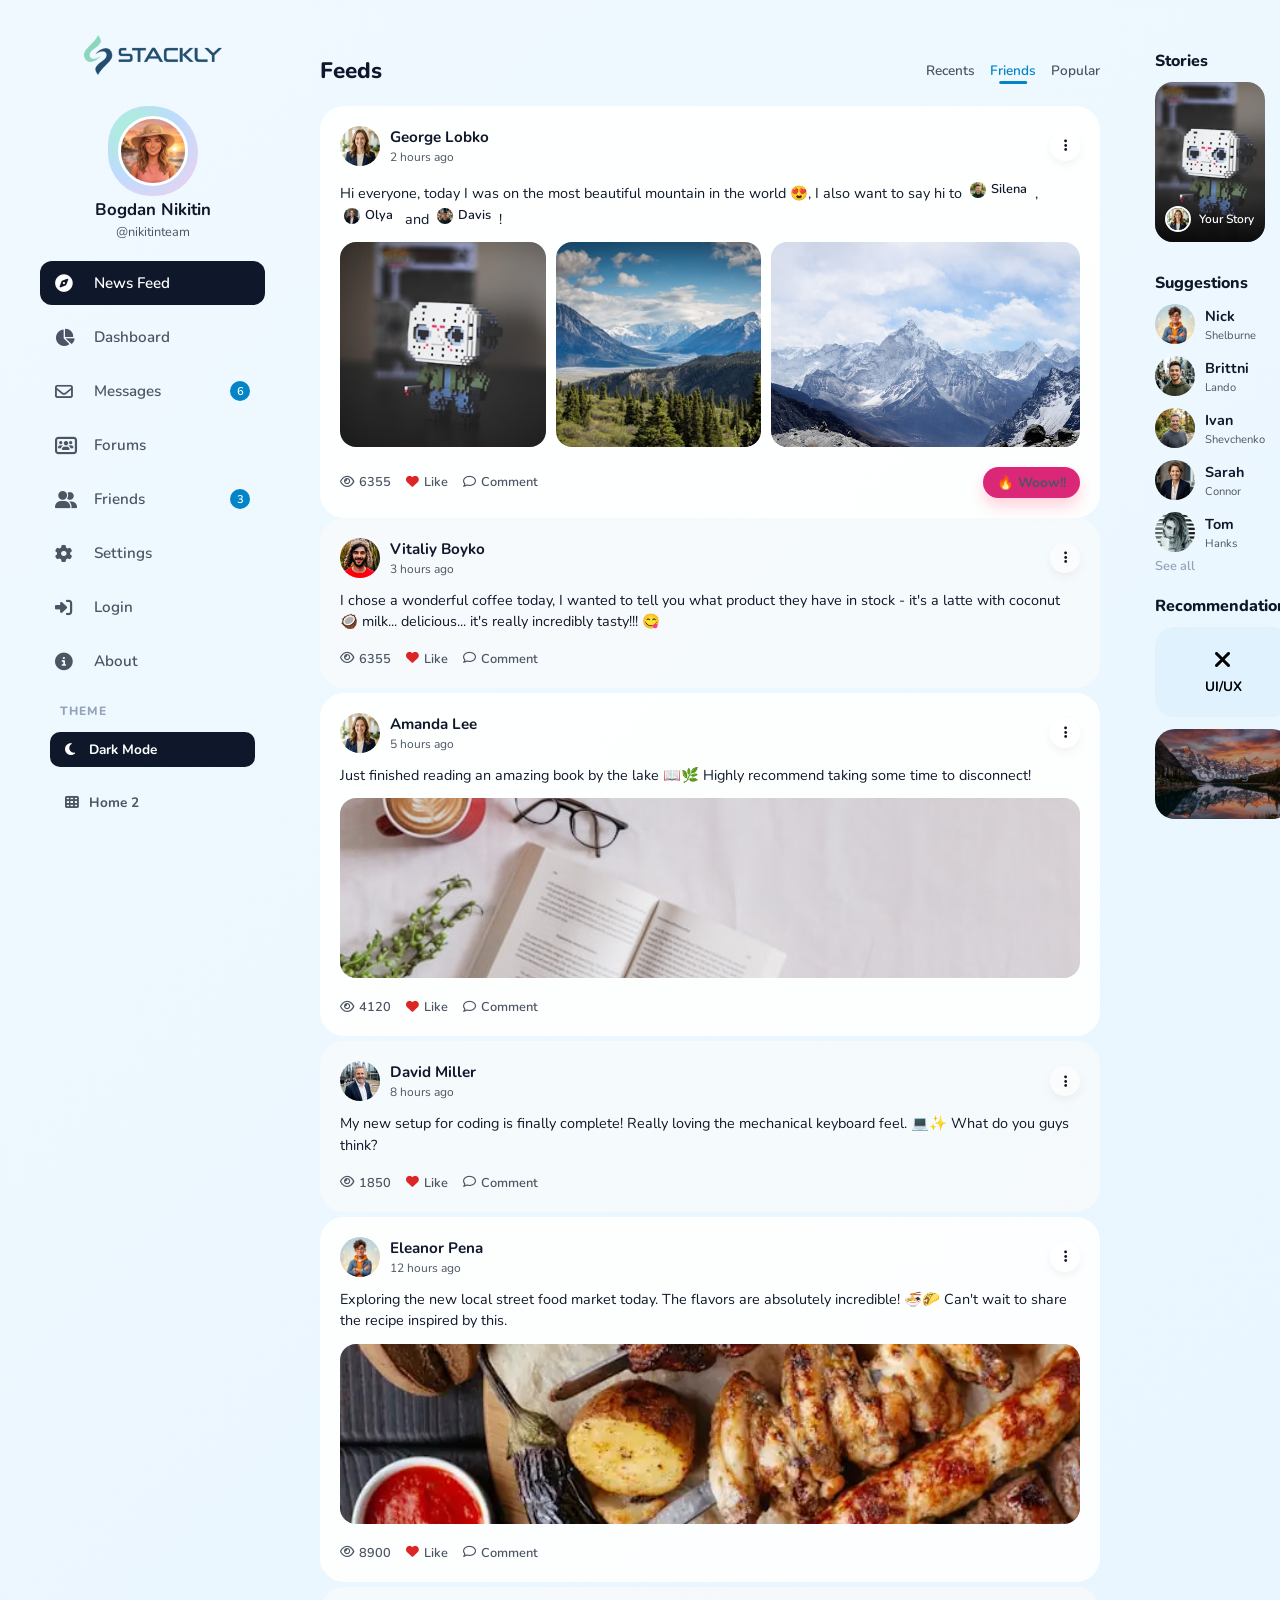
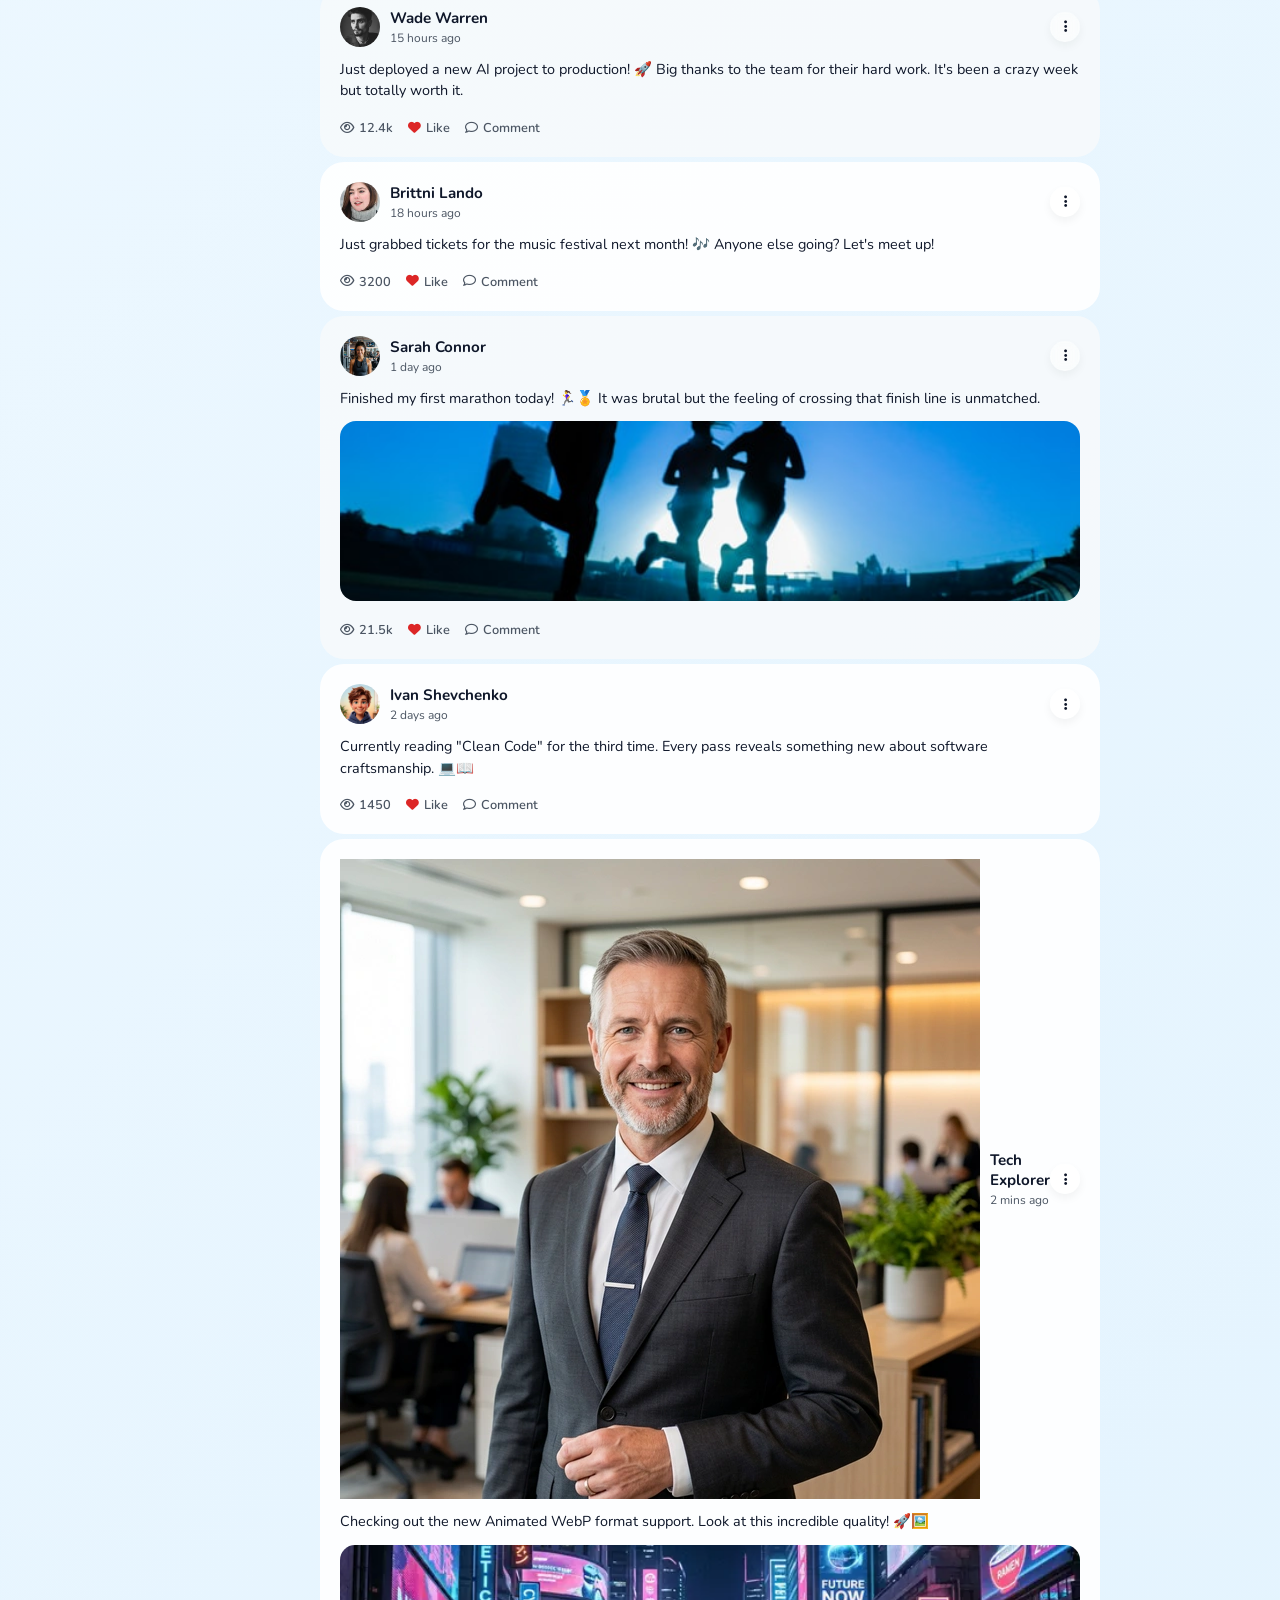
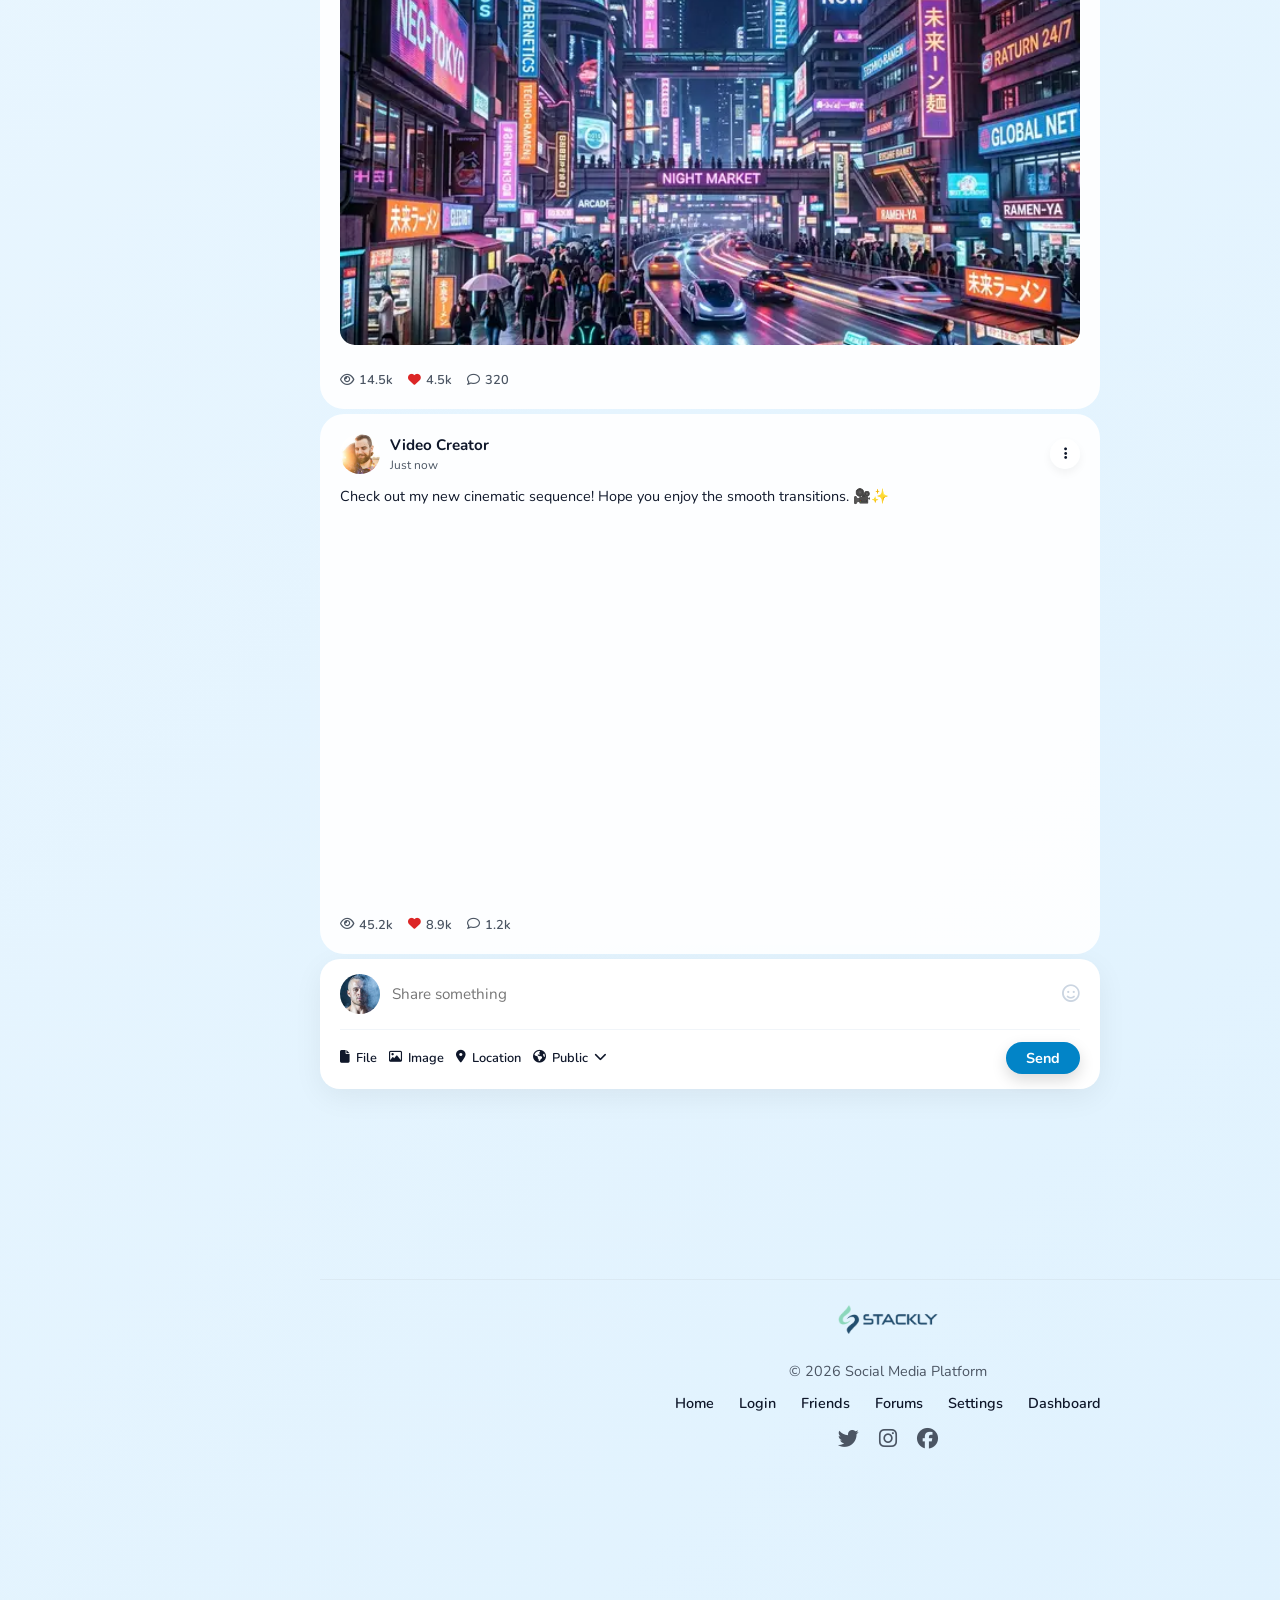
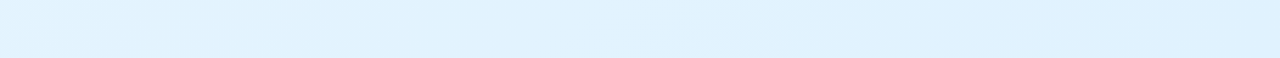
==== commit 9145f8d1: "Add files via upload" ====
--- a/index.html
+++ b/index.html
@@ -16,6 +16,7 @@
     <div id="loader" class="loader-container">
         <div class="loader-spinner"></div>
     </div>
+
 
     <div class="dashboard-wrapper">
         <div class="dashboard-container">
@@ -64,7 +65,7 @@
                         <span class="badge">3</span>
                     </a>
 
-                    <a href="#" class="nav-item" data-target="content-settings">
+                    <a href="#" class="nav-item hide-mobile" data-target="content-settings">
                         <i class="fa-solid fa-gear"></i>
                         <span>Settings</span>
                     </a>
@@ -81,7 +82,7 @@
                 <div class="theme-switcher">
                     <p class="theme-title">Theme</p>
                     <button id="theme-toggle" class="theme-btn active">
-                        <i class="fa-solid fa-moon" style="width: 20px;"></i> Dark Mode
+                        <i class="fa-solid fa-moon" style="width: 20px;"></i> <span>Dark Mode</span>
                     </button>
                     <a href="home2.html" class="theme-btn" style="margin-top: 10px;">
                         <i class="fa-solid fa-table-cells" style="width: 20px;"></i> Home 2
@@ -91,7 +92,7 @@
             </aside>
 
             <!-- MAIN CONTENT AREA WRAPPER -->
-            <div id="content-newsfeed" class="content-section active" style="display: contents;">
+            <div id="content-newsfeed" class="content-section active" style="grid-column: 2 / 4;">
                 <!-- MAIN FEED -->
                 <main class="feed">
                     <header class="feed-header">
@@ -434,9 +435,9 @@
                                 🚀🖼️
                             </div>
                             <div class="post-gallery" style="display: block;">
-                                <img src="https://mathiasbynens.be/demo/animated-webp-supported.webp"
+                                <img src="images/refresh_bg_2.webp"
                                     alt="Animated WebP"
-                                    style="width: 100%; border-radius: 15px; max-height: 400px; object-fit: contain; background: #000;">
+                                    style="width: 100%; border-radius: 15px; max-height: 400px; object-fit: cover;">
                             </div>
                             <div class="post-footer">
                                 <div class="post-stats">
@@ -659,26 +660,6 @@
                         </div>
                     </div>
 
-                    <!-- Main Footer -->
-                    <footer class="main-footer">
-                        <a href="index.html">
-                            <img src="images/stackly jpg.webp" alt="Stackly Logo" style="width: 100px; object-fit: contain; margin-bottom: 10px;">
-                        </a>
-                        <p>&copy; 2026 Social Media Platform</p>
-                        <div class="main-footer-links">
-                            <a href="index.html">Home</a>
-                            <a href="login.html">Login</a>
-                            <a href="index.html#friends">Friends</a>
-                            <a href="index.html#forums">Forums</a>
-                            <a href="index.html#settings">Settings</a>
-                            <a href="index.html#dashboard">Dashboard</a>
-                        </div>
-                        <div class="main-footer-socials">
-                            <a href="404.html" class="tw"><i class="fa-brands fa-twitter"></i></a>
-                            <a href="404.html" class="ig"><i class="fa-brands fa-instagram"></i></a>
-                            <a href="404.html" class="fb"><i class="fa-brands fa-facebook"></i></a>
-                        </div>
-                    </footer>
 
                 </main>
 
@@ -690,47 +671,60 @@
                             <h3>Stories</h3>
                         </div>
                         <div class="stories-grid">
-                            <a href="404.html"
-                                style="text-decoration: none; color: inherit; transition: opacity 0.3s ease;"
-                                class="story-link">
-                                <div class="story-card"
-                                    style="background-image: url('https://images.unsplash.com/photo-1506744626753-1fa44df31c78?w=300&q=80');">
+                            <a href="404.html" class="story-link">
+                                <div class="story-card" style="background-image: url('images/unsplash_photo-1522346513757-54c552451fdc.webp');">
+                                    <div class="story-overlay">
+                                        <img src="images/refresh_avatar_1.webp" alt="George">
+                                        <span>Your Story</span>
+                                    </div>
+                                </div>
+                            </a>
+                            <a href="404.html" class="story-link">
+                                <div class="story-card" style="background-image: url('images/unsplash_photo-1550745165-9bc0b252726f.webp');">
                                     <div class="story-overlay">
                                         <img src="images/refresh_avatar_5.webp" alt="Anatoly">
                                         <span>Anatoly Pr...</span>
                                     </div>
                                 </div>
                             </a>
-                            <a href="404.html"
-                                style="text-decoration: none; color: inherit; transition: opacity 0.3s ease;"
-                                class="story-link">
-                                <div class="story-card"
-                                    style="background-image: url('https://images.unsplash.com/photo-1542202685-1bfcb3176662?w=300&q=80');">
+                            <a href="404.html" class="story-link">
+                                <div class="story-card" style="background-image: url('images/unsplash_photo-1518005020951-eccb494ad742.webp');">
                                     <div class="story-overlay">
                                         <img src="images/avatar_5.webp" alt="Lolita">
                                         <span>Lolita Earns</span>
                                     </div>
                                 </div>
                             </a>
-                            <a href="404.html"
-                                style="text-decoration: none; color: inherit; transition: opacity 0.3s ease;"
-                                class="story-link">
-                                <div class="story-card"
-                                    style="background-image: url('https://images.unsplash.com/photo-1517841905240-472988babdf9?w=300&q=80');">
+                            <a href="404.html" class="story-link">
+                                <div class="story-card" style="background-image: url('images/unsplash_photo-1518770660439-4636190af475.webp');">
                                     <div class="story-overlay">
                                         <img src="images/avatar_33.webp" alt="Mia">
                                         <span>Mia Davis</span>
                                     </div>
                                 </div>
                             </a>
-                            <a href="404.html"
-                                style="text-decoration: none; color: inherit; transition: opacity 0.3s ease;"
-                                class="story-link">
-                                <div class="story-card"
-                                    style="background-image: url('https://images.unsplash.com/photo-1509316975850-ff9c5deb0cd9?w=300&q=80');">
+                            <a href="404.html" class="story-link">
+                                <div class="story-card" style="background-image: url('images/unsplash_photo-1454496522488-7a8e488e8606.webp');">
                                     <div class="story-overlay">
                                         <img src="images/refresh_avatar_2.webp" alt="Chris">
                                         <span>Chris P</span>
+                                    </div>
+                                </div>
+                            </a>
+                            <a href="404.html" class="story-link">
+                                <div class="story-card" style="background-image: url('images/unsplash_photo-1544716278-e513176f20b5.webp');">
+                                    <div class="story-overlay">
+                                        <img src="images/refresh_avatar_3.webp" alt="Olya">
+                                        <span>Olya K</span>
+                                    </div>
+                                </div>
+                            </a>
+                            <!-- EXTRA STORIES TO TEST SCROLL -->
+                            <a href="404.html" class="story-link">
+                                <div class="story-card" style="background-image: url('images/unsplash_photo-1464822759023-fed622ff2c3b.webp');">
+                                    <div class="story-overlay">
+                                        <img src="images/refresh_avatar_4.webp" alt="Olya">
+                                        <span>Kevin R</span>
                                     </div>
                                 </div>
                             </a>
@@ -831,12 +825,34 @@
                             </a>
                         </div>
                     </section>
+
                 </aside>
+
+                <!-- Main Footer (Moved to center bottom) -->
+                <footer class="main-footer">
+                    <a href="index.html">
+                        <img src="images/stackly jpg.webp" alt="Stackly Logo" style="width: 100px; object-fit: contain; margin-bottom: 10px;">
+                    </a>
+                    <p>&copy; 2026 Social Media Platform</p>
+                    <div class="main-footer-links">
+                        <a href="index.html">Home</a>
+                        <a href="login.html">Login</a>
+                        <a href="index.html#friends">Friends</a>
+                        <a href="index.html#forums">Forums</a>
+                        <a href="index.html#settings">Settings</a>
+                        <a href="index.html#dashboard">Dashboard</a>
+                    </div>
+                    <div class="main-footer-socials">
+                        <a href="404.html" class="tw"><i class="fa-brands fa-twitter"></i></a>
+                        <a href="404.html" class="ig"><i class="fa-brands fa-instagram"></i></a>
+                        <a href="404.html" class="fb"><i class="fa-brands fa-facebook"></i></a>
+                    </div>
+                </footer>
             </div> <!-- End Newsfeed wrapper -->
 
             <!-- OTHER SECTIONS (Hidden by default) -->
             <div id="content-messages" class="content-section" style="display: none; grid-column: 2 / 4;">
-                <main class="feed masonry-feed" style="max-width: 800px; margin: 0 auto; width: 100%;">
+                <main class="feed masonry-feed" style="margin: 0 auto; width: 100%;">
                     <header class="feed-header alt-header">
                         <div>
                             <h1>Messages</h1>
@@ -917,7 +933,7 @@
             </div>
 
             <div id="content-forums" class="content-section" style="display: none; grid-column: 2 / 4;">
-                <main class="feed masonry-feed" style="max-width: 800px; margin: 0 auto; width: 100%;">
+                <main class="feed masonry-feed" style="margin: 0 auto; width: 100%;">
                     <header class="feed-header alt-header">
                         <div>
                             <h1>Forums</h1>
@@ -946,7 +962,7 @@
             </div>
 
             <div id="content-friends" class="content-section" style="display: none; grid-column: 2 / 4;">
-                <main class="feed masonry-feed" style="max-width: 800px; margin: 0 auto; width: 100%;">
+                <main class="feed masonry-feed" style="margin: 0 auto; width: 100%;">
                     <header class="feed-header alt-header">
                         <div>
                             <h1>Friends</h1>
@@ -983,7 +999,7 @@
             </div>
 
             <div id="content-media" class="content-section" style="display: none; grid-column: 2 / 4;">
-                <main class="feed masonry-feed" style="max-width: 800px; margin: 0 auto; width: 100%;">
+                <main class="feed masonry-feed" style="margin: 0 auto; width: 100%;">
                     <header class="feed-header alt-header">
                         <div>
                             <h1>Media Library</h1>
@@ -1000,7 +1016,7 @@
             </div>
 
             <div id="content-settings" class="content-section" style="display: none; grid-column: 2 / 4;">
-                <main class="feed masonry-feed" style="max-width: 800px; margin: 0 auto; width: 100%;">
+                <main class="feed masonry-feed" style="margin: 0 auto; width: 100%;">
                     <header class="feed-header alt-header">
                         <div>
                             <h1>Settings</h1>
@@ -1026,7 +1042,7 @@
             </div>
 
             <div id="content-dashboard" class="content-section" style="display: none; grid-column: 2 / 4;">
-                <main class="feed masonry-feed" style="max-width: 800px; margin: 0 auto; width: 100%;">
+                <main class="feed masonry-feed" style="margin: 0 auto; width: 100%;">
                     <header class="feed-header alt-header">
                         <div>
                             <h1>Dashboard Analytics</h1>
@@ -1073,6 +1089,8 @@
         </div>
     </div>
 
+
+
     <script src="script.js"></script>
 </body>
 
--- a/style.css
+++ b/style.css
@@ -1,14 +1,15 @@
 :root {
-    --bg-page: linear-gradient(135deg, hsl(272, 100%, 89%) 0%, #8ec5fc 100%);
-    --bg-container: rgba(255, 255, 255, 0.85);
-    --text-main: #1e293b;
-    --text-muted: #475569;
-    --primary: #4f46e5;
-    --post1-bg: rgba(255, 255, 255, 0.6);
-    --post2-bg: rgba(243, 232, 255, 0.7);
-    /* replaced grey with soft violet */
-    --pink-accent: #ec4899;
-    --red-like: #ef4444;
+    --bg-page: linear-gradient(135deg, #f0f9ff 0%, #e0f2fe 100%);
+    --bg-container: transparent;
+    --text-main: #0f172a;
+    --text-muted: #4b5563;
+    --primary: #0284c7;
+    --post1-bg: rgba(255, 255, 255, 0.9);
+    --post2-bg: rgba(248, 250, 252, 0.8);
+    --pink-accent: #db2777;
+    --red-like: #dc2626;
+    --bg-active: var(--text-main);
+    --text-active: #ffffff;
 }
 
 * {
@@ -25,23 +26,31 @@
 body {
     background: var(--bg-page);
     min-height: 100vh;
-    width: 100vw;
     margin: 0;
-    display: flex;
-    justify-content: center;
-    align-items: flex-start;
     padding: 0;
     overflow-x: hidden;
-    overflow-y: auto;
+}
+
+/* Auth Page specific override: always allow scrolling for auth forms */
+body.auth-page {
+    height: auto !important;
+    min-height: 100vh;
+    overflow: auto !important;
+}
+
+body.auth-page .dashboard-container {
+    height: auto !important;
+    overflow: visible !important;
 }
 
 /* Base Layout */
 .dashboard-wrapper {
     position: relative;
-    width: 100vw;
-    max-width: none;
+    width: 100%;
+    max-width: 100%;
     min-height: 100vh;
     display: flex;
+    overflow-x: hidden;
 }
 
 .floating-avatar {
@@ -88,19 +97,15 @@
 }
 
 .dashboard-container {
-    background: var(--bg-container);
+    background: transparent;
     border-radius: 0;
-    padding: 25px 3%;
+    padding: 0 40px;
     display: grid;
     grid-template-columns: 240px 1fr 300px;
     gap: 40px;
-    box-shadow: none;
     width: 100%;
+    margin: 0;
     min-height: 100vh;
-    overflow-x: hidden;
-    overflow-y: auto;
-    backdrop-filter: blur(15px);
-    -webkit-backdrop-filter: blur(15px);
 }
 
 /* Typography & Globals */
@@ -134,23 +139,76 @@
 .feed,
 .right-sidebar,
 .content-section {
-    height: 100%;
-    min-height: 0;
-    overflow-y: auto;
-    padding-right: 5px;
-    /* prevent text sticking to invisible scrollbar */
-    scrollbar-width: none;
-    /* Firefox */
-    -ms-overflow-style: none;
-    /* IE and Edge */
-}
-
-.sidebar::-webkit-scrollbar,
+    padding: 25px 15px 100px 0;
+    scrollbar-width: thin;
+    scrollbar-color: rgba(79, 70, 229, 0.2) transparent;
+}
+
+/* Base state for content section: hidden unless active */
+.content-section {
+    display: none;
+}
+
+/* Grid layout for desktop: spans middle and right column, internal grid handles the split */
+@media (min-width: 1025px) {
+    .content-section.active {
+        display: grid !important;
+        grid-column: 2 / 4;
+        grid-template-columns: 1fr 300px;
+        gap: 40px;
+    }
+}
+
+@media (min-width: 1025px) {
+    .dashboard-container,
+    .dashboard-wrapper {
+        height: auto !important;
+        overflow: visible !important;
+    }
+
+    .sidebar,
+    .feed,
+    .right-sidebar,
+    .content-section {
+        height: auto !important;
+        overflow-y: visible !important;
+        max-height: none !important;
+    }
+    
+    body {
+        height: auto !important;
+        overflow-y: auto !important;
+        overflow-x: hidden !important;
+    }
+}
+
+/* Allow visible scrollbar for navigation as requested */
+.sidebar {
+    scrollbar-width: auto;
+    scrollbar-color: var(--primary) transparent;
+}
+
+.sidebar::-webkit-scrollbar {
+    width: 6px;
+    display: block !important;
+}
+
+.sidebar::-webkit-scrollbar-thumb {
+    background: var(--primary);
+    border-radius: 10px;
+}
+
 .feed::-webkit-scrollbar,
 .right-sidebar::-webkit-scrollbar,
 .content-section::-webkit-scrollbar {
-    display: none;
-    /* Chrome, Safari, Opera */
+    width: 6px;
+}
+
+.feed::-webkit-scrollbar-thumb,
+.right-sidebar::-webkit-scrollbar-thumb,
+.content-section::-webkit-scrollbar-thumb {
+    background: rgba(79, 70, 229, 0.2);
+    border-radius: 10px;
 }
 
 /* Prevent squishing when flex container overflows */
@@ -271,17 +329,6 @@
     margin-right: 15px;
 }
 
-.nav-item.active {
-    background: var(--primary);
-    color: #000;
-    box-shadow: 0 4px 15px rgba(79, 70, 229, 0.3);
-    transform: translateY(-2px);
-}
-
-.nav-item.active i,
-.nav-item.active span {
-    color: #000 !important;
-}
 
 .nav-item:hover:not(.active) {
     background: rgba(79, 70, 229, 0.1);
@@ -302,10 +349,6 @@
     border-radius: 50%;
 }
 
-.nav-item.active .badge {
-    background: #fff;
-    color: var(--primary);
-}
 
 /* Theme Switcher */
 .theme-switcher {
@@ -345,9 +388,15 @@
     color: var(--text-main);
 }
 
-.theme-btn.active {
-    background: var(--text-main);
-    color: var(--bg-container);
+.theme-btn.active,
+.nav-item.active {
+    background: var(--bg-active) !important;
+    color: var(--text-active) !important;
+}
+
+.theme-btn.active *,
+.nav-item.active * {
+    color: var(--text-active) !important;
 }
 
 /* Download Card */
@@ -472,10 +521,16 @@
 
 /* Post Cards */
 .post-card {
+    position: relative;
+    z-index: 10;
     border-radius: 24px;
     padding: 20px;
     transition: all 0.4s cubic-bezier(0.165, 0.84, 0.44, 1);
     animation: slideUpFade 0.6s cubic-bezier(0.165, 0.84, 0.44, 1) both;
+}
+
+.post-card.menu-open {
+    z-index: 1000 !important;
 }
 
 .post-card:hover {
@@ -538,9 +593,81 @@
     width: 30px;
     height: 30px;
     border-radius: 50%;
-    background: #fff;
+    background: rgba(255, 255, 255, 0.4);
+    backdrop-filter: blur(5px);
+    -webkit-backdrop-filter: blur(5px);
     box-shadow: 0 4px 10px rgba(0, 0, 0, 0.05);
     color: var(--text-main);
+    position: relative;
+    display: flex;
+    justify-content: center;
+    align-items: center;
+    z-index: 5;
+    flex-shrink: 0;
+}
+
+.new-user-row {
+    display: flex;
+    justify-content: space-between;
+    align-items: center;
+}
+
+.more-wrapper {
+    position: relative;
+    display: inline-block;
+}
+
+.more-btn-dropdown {
+    position: absolute;
+    top: 40px;
+    right: 0;
+    min-width: 140px;
+    background: rgba(255, 255, 255, 0.95);
+    backdrop-filter: blur(20px);
+    -webkit-backdrop-filter: blur(20px);
+    border: 1px solid rgba(0, 0, 0, 0.05);
+    border-radius: 15px;
+    box-shadow: 0 15px 35px rgba(0, 0, 0, 0.15);
+    opacity: 0;
+    visibility: hidden;
+    transform: translateY(-10px);
+    transition: all 0.3s cubic-bezier(0.4, 0, 0.2, 1);
+    z-index: 1000;
+    padding: 10px 0;
+    overflow: hidden;
+}
+
+.more-btn-dropdown.open {
+    opacity: 1;
+    visibility: visible;
+    transform: translateY(0);
+}
+
+.dropdown-item {
+    padding: 10px 15px;
+    font-size: 0.85rem;
+    color: var(--text-main);
+    display: flex;
+    align-items: center;
+    gap: 10px;
+    cursor: pointer;
+    transition: background 0.2s;
+    text-decoration: none;
+}
+
+.dropdown-item:hover {
+    background: rgba(79, 70, 229, 0.1);
+    color: var(--primary);
+}
+
+.dropdown-item i {
+    width: 18px;
+    text-align: center;
+    font-size: 1rem;
+}
+
+body.dark-mode .more-btn {
+    background: rgba(255, 255, 255, 0.05);
 }
 
 .more-btn:hover {
@@ -807,19 +934,36 @@
 /* Stories */
 .stories-grid {
     display: flex;
-    gap: 12px;
+    gap: 15px; /* Slightly more gap */
+    overflow-x: auto;
+    padding-bottom: 10px;
+    scrollbar-width: none; /* Hide for clean look but allow scroll */
+    -ms-overflow-style: none;
+}
+
+.stories-grid::-webkit-scrollbar {
+    display: none;
+}
+
+.story-link {
+    flex: 0 0 110px; /* Fixed width for horizontal scroll */
+    height: 160px; /* Taller cards look better */
+    display: block;
+    text-decoration: none;
+    color: inherit;
 }
 
 .story-card {
-    flex: 1;
-    height: 135px;
-    border-radius: 16px;
+    width: 100%;
+    height: 100%;
+    border-radius: 18px;
     background-size: cover;
     background-position: center;
     position: relative;
     overflow: hidden;
     cursor: pointer;
-    transition: transform 0.4s cubic-bezier(0.175, 0.885, 0.32, 1.275);
+    transition: all 0.4s cubic-bezier(0.175, 0.885, 0.32, 1.275);
+    box-shadow: 0 5px 15px rgba(255, 255, 255, 0.1);
 }
 
 .story-card:hover {
@@ -981,7 +1125,7 @@
 }
 
 .rec-cooking {
-    background: url('https://images.unsplash.com/photo-1490818387583-1baba5e638ca?w=200&q=80') center/cover;
+    background: url('images/refresh_bg_1.webp') center/cover;
     border-radius: 20px;
     color: #fff;
     position: relative;
@@ -1015,103 +1159,6 @@
     margin-bottom: 5px;
 }
 
-
-/* Responsive */
-@media (max-width: 1200px) {
-    .dashboard-container {
-        grid-template-columns: 200px 1fr 240px;
-        gap: 20px;
-    }
-}
-
-@media (max-width: 992px) {
-    .dashboard-container {
-        grid-template-columns: 1fr;
-        grid-template-rows: auto;
-        overflow-y: auto;
-        gap: 20px;
-    }
-
-    .content-section {
-        grid-column: 1 / -1 !important;
-        display: block !important;
-    }
-
-    .sidebar,
-    .feed,
-    .right-sidebar {
-        height: auto;
-        overflow: visible;
-        grid-column: 1 / -1 !important;
-        width: 100%;
-    }
-
-    body {
-        height: auto;
-        overflow: auto;
-        padding: 20px;
-    }
-
-    .dashboard-wrapper {
-        height: auto;
-        max-height: none;
-    }
-
-    .sidebar {
-        flex-direction: column;
-        align-items: center;
-        text-align: center;
-    }
-
-    .main-nav {
-        flex-direction: row;
-        flex-wrap: wrap;
-        justify-content: center;
-    }
-
-    .download-card {
-        display: none;
-    }
-
-    .right-sidebar {
-        display: grid;
-        grid-template-columns: 1fr;
-        gap: 20px;
-    }
-
-    .floating-avatar {
-        display: none;
-    }
-}
-
-@media (max-width: 600px) {
-    .dashboard-container {
-        padding: 10px;
-        border-radius: 10px;
-        gap: 15px;
-    }
-
-    .about-card {
-        padding: 20px !important;
-    }
-
-    .contact-link {
-        padding: 10px 20px !important;
-        font-size: 1rem !important;
-        word-break: break-all;
-        width: 100%;
-        box-sizing: border-box;
-    }
-
-    .right-sidebar {
-        grid-template-columns: 1fr;
-    }
-
-    .post-gallery {
-        grid-template-columns: 1fr;
-        height: auto;
-    }
-}
 
 /* ================== DARK MODE (Toggle via Javascript) ================== */
 body.dark-mode {
@@ -1126,6 +1173,8 @@
     --pink-accent: #f472b6;
     /* neon pink */
     --red-like: #ef4444;
+    --bg-active: #ffffff;
+    --text-active: #0f172a;
 }
 
 body.dark-mode .dashboard-container {
@@ -1169,8 +1218,9 @@
     color: #f8fafc;
 }
 
-body.dark-mode .reactions-popover {
-    background: #334155;
+body.dark-mode .more-btn-dropdown {
+    background: rgba(30, 41, 59, 0.98);
+    border: 1px solid rgba(255, 255, 255, 0.1);
 }
 
 body.dark-mode .close-reactions {
@@ -1278,7 +1328,7 @@
 }
 
 .masonry-grid {
-    column-count: 2;
+    column-count: 1;
     column-gap: 20px;
 }
 
@@ -1294,11 +1344,6 @@
     gap: 15px;
 }
 
-@media (max-width: 1400px) {
-    .masonry-grid {
-        column-count: 1;
-    }
-}
 
 .new-post-st {
     break-inside: avoid;
@@ -1671,8 +1716,13 @@
     height: 4px;
 }
 
+.featured-creators::-webkit-scrollbar-track {
+    background: rgba(150, 150, 150, 0.05);
+    border-radius: 4px;
+}
+
 .featured-creators::-webkit-scrollbar-thumb {
-    background: rgba(71, 85, 105, 0.5);
+    background: var(--primary);
     border-radius: 4px;
 }
 
@@ -1866,313 +1916,6 @@
     }
 }
 
-/* ================== RESPONSIVE DESIGN ================== */
-
-/* Tablets & Smaller Desktop Screens */
-@media (max-width: 1024px) {
-    .dashboard-container {
-        grid-template-columns: 240px 1fr;
-        gap: 20px;
-        padding: 15px 2%;
-    }
-
-    .right-sidebar,
-    .download-card {
-        display: none;
-    }
-
-    .masonry-grid {
-        column-count: 2;
-    }
-
-    #content-dashboard>main>div {
-        grid-template-columns: 1fr 1fr;
-    }
-}
-
-/* Mobile Screens */
-@media (max-width: 768px) {
-    .dashboard-container {
-        grid-template-columns: 1fr;
-        grid-template-rows: auto 1fr auto;
-        gap: 10px;
-        padding: 10px;
-        overflow-y: auto;
-    }
-
-    .right-sidebar,
-    .floating-avatar,
-    .profile-section,
-    .app-logo-section {
-        display: none !important;
-    }
-
-    /* Move Navigation to Bottom */
-    .sidebar {
-        flex-direction: row;
-        align-items: center;
-        gap: 8px; /* Consistent gap throughout the bar */
-        position: fixed;
-        bottom: 0;
-        left: 0;
-        width: 100vw;
-        background: var(--bg-container);
-        backdrop-filter: blur(20px); /* More premium blur */
-        -webkit-backdrop-filter: blur(20px);
-        padding: 12px 20px 20px 20px; /* More padding and space at bottom */
-        z-index: 1000;
-        border-top: 1px solid rgba(0, 0, 0, 0.05); /* Softer border */
-        height: auto;
-        min-height: 85px; /* Increased height for better interaction */
-        overflow-x: auto;
-        overflow-y: hidden;
-        white-space: nowrap;
-        scrollbar-width: thin; /* Show scrollbar on Firefox */
-        scrollbar-color: var(--primary) transparent;
-        -webkit-overflow-scrolling: touch;
-        scroll-snap-type: x mandatory;
-    }
-    
-    .sidebar::-webkit-scrollbar {
-        display: block; /* Make it visible */
-        height: 3px;
-    }
-
-    .sidebar::-webkit-scrollbar-track {
-        background: transparent;
-    }
-
-    .sidebar::-webkit-scrollbar-thumb {
-        background: var(--primary);
-        border-radius: 10px;
-    }
-
-    .main-nav {
-        flex-direction: row;
-        width: max-content;
-        justify-content: flex-start;
-        gap: 8px;
-        flex-shrink: 0;
-        padding-right: 0; /* Remove extra padding between groups */
-    }
-
-    .theme-switcher {
-        display: flex !important;
-        flex-direction: row;
-        align-items: flex-end;
-        gap: 8px;
-        padding: 0;
-        flex-shrink: 0;
-        margin-left: 0;
-        padding-right: 15px; /* Ensures last item can be scrolled fully into view */
-    }
-
-    .theme-title {
-        display: none;
-    }
-    
-    .theme-btn {
-        margin-top: 0 !important;
-        padding: 10px 20px; /* More padding */
-        white-space: nowrap;
-        background: transparent;
-        text-align: center;
-        width: auto;
-        min-width: 80px; /* Larger min-width for better click area and scroll depth */
-        display: flex;
-        flex-direction: column;
-        align-items: center;
-        gap: 8px;
-        font-size: 0.8rem; /* Slightly larger font */
-        border-radius: 14px;
-        color: var(--text-muted);
-        scroll-snap-align: center;
-        transition: all 0.2s ease;
-    }
-    
-    .theme-switcher .theme-btn:last-child {
-        display: none !important; /* Hide the vertical home link on mobile */
-    }
-
-    .theme-btn.active {
-        background: transparent;
-        color: var(--text-main);
-    }
-    
-    .theme-btn i {
-        margin: 0 !important;
-        width: auto !important;
-        font-size: 1.3rem;
-    }
-
-    .theme-btn:last-child {
-        margin-right: 0 !important;
-    }
-
-    .main-nav .nav-item {
-        padding: 10px 20px; /* More padding */
-        justify-content: center;
-        align-items: center;
-        white-space: nowrap;
-        flex-shrink: 0;
-        min-width: 80px; /* Larger min-width */
-        border-radius: 14px;
-        display: flex;
-        flex-direction: column;
-        gap: 8px;
-        font-size: 0.8rem;
-        position: relative;
-        scroll-snap-align: center;
-        transition: all 0.2s ease;
-    }
-
-    .main-nav .nav-item i {
-        margin-right: 0;
-        font-size: 1.3rem;
-    }
-
-    .main-nav .nav-item:hover:not(.active),
-    .theme-btn:hover:not(.active) {
-        transform: none !important;
-        background: rgba(79, 70, 229, 0.1) !important;
-        border-radius: 12px;
-    }
-
-    .main-nav .nav-item .badge {
-        position: absolute;
-        top: 2px;
-        right: 8px;
-        margin: 0;
-        width: 16px;
-        height: 16px;
-        font-size: 0.6rem;
-    }
-
-    .main-nav .nav-item.active {
-        background: transparent;
-        box-shadow: none;
-        transform: none;
-    }
-
-    .main-nav .nav-item.active i,
-    .main-nav .nav-item.active span {
-        color: var(--primary) !important;
-    }
-
-    .mobile-only-home {
-        display: flex !important;
-    }
-
-    .feed {
-        padding-bottom: 80px;
-        /* Space for bottom nav bar */
-        height: auto;
-        overflow: visible;
-    }
-
-    #content-messages,
-    #content-forums,
-    #content-friends,
-    #content-media,
-    #content-dashboard,
-    #content-settings {
-        grid-column: 1 / -1 !important;
-    }
-
-    .feed-header {
-        flex-direction: column;
-        align-items: flex-start;
-        gap: 10px;
-    }
-
-    .feed-header h1 {
-        font-size: 1.5rem;
-    }
-
-    .feed-tabs {
-        width: 100%;
-        justify-content: space-between;
-        overflow-x: auto;
-        white-space: nowrap;
-        scrollbar-width: none;
-    }
-
-    .post-gallery {
-        grid-template-columns: 1fr 1fr;
-        height: auto;
-    }
-
-    .post-gallery .img-wide {
-        grid-column: span 2 !important;
-    }
-
-    .masonry-grid {
-        column-count: 1;
-    }
-
-    .create-input-area input {
-        width: 100%;
-    }
-
-    .action-buttons button {
-        font-size: 0;
-        /* Hide text on small action buttons */
-    }
-
-    .action-buttons i {
-        font-size: 1.1rem;
-        margin-right: 0;
-    }
-
-    /* Adjust Dashboard and Friends Grids for Mobile */
-    #content-dashboard>main>div {
-        grid-template-columns: 1fr;
-    }
-
-    #content-friends .masonry-grid,
-    .friends-grid {
-        display: grid;
-        grid-template-columns: 1fr 1fr;
-        gap: 10px;
-    }
-}
-
-/* Small Mobile Screens */
-@media (max-width: 480px) {
-
-    #content-friends .masonry-grid,
-    .friends-grid,
-    .media-grid {
-        grid-template-columns: 1fr;
-    }
-
-    .post-header .user-info h4 {
-        font-size: 0.9rem;
-    }
-
-    .post-gallery {
-        grid-template-columns: 1fr;
-    }
-
-    .post-gallery .img-wide {
-        grid-column: span 1 !important;
-    }
-
-    .create-actions {
-        flex-direction: column;
-        gap: 10px;
-        align-items: stretch;
-    }
-
-    .action-buttons {
-        justify-content: space-between;
-    }
-
-    .send-btn,
-    .gradient-btn {
-        width: 100%;
-    }
-}
 
 /* Auth Card Responsive */
 .auth-card {
@@ -2190,8 +1933,9 @@
 }
 /* ================== MAIN FOOTER ================== */
 .main-footer {
+    grid-column: 1 / -1; /* Spans full width of content-section grid */
     padding: 25px 15px;
-    margin-top: 30px;
+    margin-top: 50px;
     text-align: center;
     color: var(--text-muted);
     font-size: 0.9rem;
@@ -2209,6 +1953,8 @@
     justify-content: center;
     flex-wrap: wrap;
     gap: 15px 25px;
+    width: 100%;
+    max-width: 600px;
 }
 
 .main-footer-links a {
@@ -2326,3 +2072,161 @@
     filter: brightness(1.1);
 }
 
+/* FINAL RESPONSIVE OVERRIDES */
+
+
+/* FINAL RESPONSIVE OVERRIDES */
+@media (max-width: 1024px) {
+    .dashboard-container {
+        display: block !important;
+        width: 100% !important;
+        max-width: 100% !important;
+        padding: 0 15px !important;
+    }
+
+    /* Sidebar stays at top as horizontal nav */
+    .sidebar {
+        display: block !important;
+        width: 100% !important;
+        height: auto !important;
+        padding: 20px 0 !important;
+        margin-bottom: 20px !important;
+        position: relative !important;
+        z-index: 10 !important;
+    }
+
+    /* Hide sections by default on mobile */
+    .content-section {
+        display: none !important;
+        width: 100% !important;
+        padding: 0 !important;
+        margin: 0 !important;
+    }
+
+    /* Only active section shows */
+    .content-section.active {
+        display: block !important;
+    }
+
+    /* Ensure internal components are block when active */
+    .content-section.active .feed,
+    .content-section.active .right-sidebar {
+        display: block !important;
+        width: 100% !important;
+    }
+
+    .main-nav {
+        display: flex !important;
+        flex-direction: row !important;
+        flex-wrap: wrap !important;
+        justify-content: center !important;
+        gap: 12px !important;
+        padding: 15px 10px !important;
+        background: rgba(15, 23, 42, 0.4) !important;
+        border-radius: 15px !important;
+        margin: 0 10px 20px 10px !important;
+    }
+
+    .nav-item {
+        flex: 0 1 auto !important;
+        min-width: 80px !important;
+        padding: 8px 12px !important;
+        justify-content: center !important;
+        flex-direction: column !important;
+        gap: 4px !important;
+        font-size: 0.7rem !important;
+        border-radius: 10px !important;
+        background: rgba(255, 255, 255, 0.05) !important;
+        text-align: center !important;
+    }
+
+    .nav-item i {
+        margin-right: 0 !important;
+        font-size: 1rem !important;
+        width: auto !important;
+    }
+
+    .right-sidebar {
+        border-top: 1px solid rgba(150, 150, 150, 0.1) !important;
+        padding-top: 40px !important;
+    }
+
+    .masonry-grid {
+        column-count: 1 !important;
+    }
+
+    .mobile-only-home {
+        display: flex !important;
+    }
+    
+    .download-card, .floating-avatar, .profile-section, .app-logo-section, .theme-switcher {
+        display: none !important;
+    }
+
+    /* Post Creator Mobile Fix */
+    .create-post-box {
+        padding: 12px 15px !important;
+        margin: 0 5px !important;
+    }
+
+    .create-actions {
+        flex-wrap: wrap !important;
+        gap: 12px !important;
+    }
+
+    .action-buttons {
+        flex-wrap: wrap !important;
+        gap: 8px !important;
+        width: 100% !important;
+        justify-content: center !important;
+    }
+
+    .send-btn {
+        width: 100% !important;
+        padding: 10px !important;
+        margin-top: 5px !important;
+    }
+
+    /* Home 2 Creator Panel Mobile Fix */
+    .create-panel {
+        padding: 15px !important;
+    }
+
+    .create-footer {
+        flex-wrap: wrap !important;
+        gap: 15px !important;
+        justify-content: center !important;
+    }
+
+    .create-footer .icons {
+        width: 100% !important;
+        justify-content: center !important;
+        margin-bottom: 10px !important;
+    }
+
+    .create-panel .gradient-btn {
+        width: 100% !important;
+    }
+}
+
+@media (max-width: 600px) {
+    .nav-item {
+        padding: 12px 15px !important;
+    }
+    
+    .post-gallery {
+        display: block !important;
+    }
+    
+    .post-gallery img {
+        margin-bottom: 10px !important;
+        height: auto !important;
+        width: 100% !important;
+    }
+
+    .main-footer-links {
+        flex-direction: column !important;
+        align-items: center !important;
+        gap: 15px !important;
+    }
+}
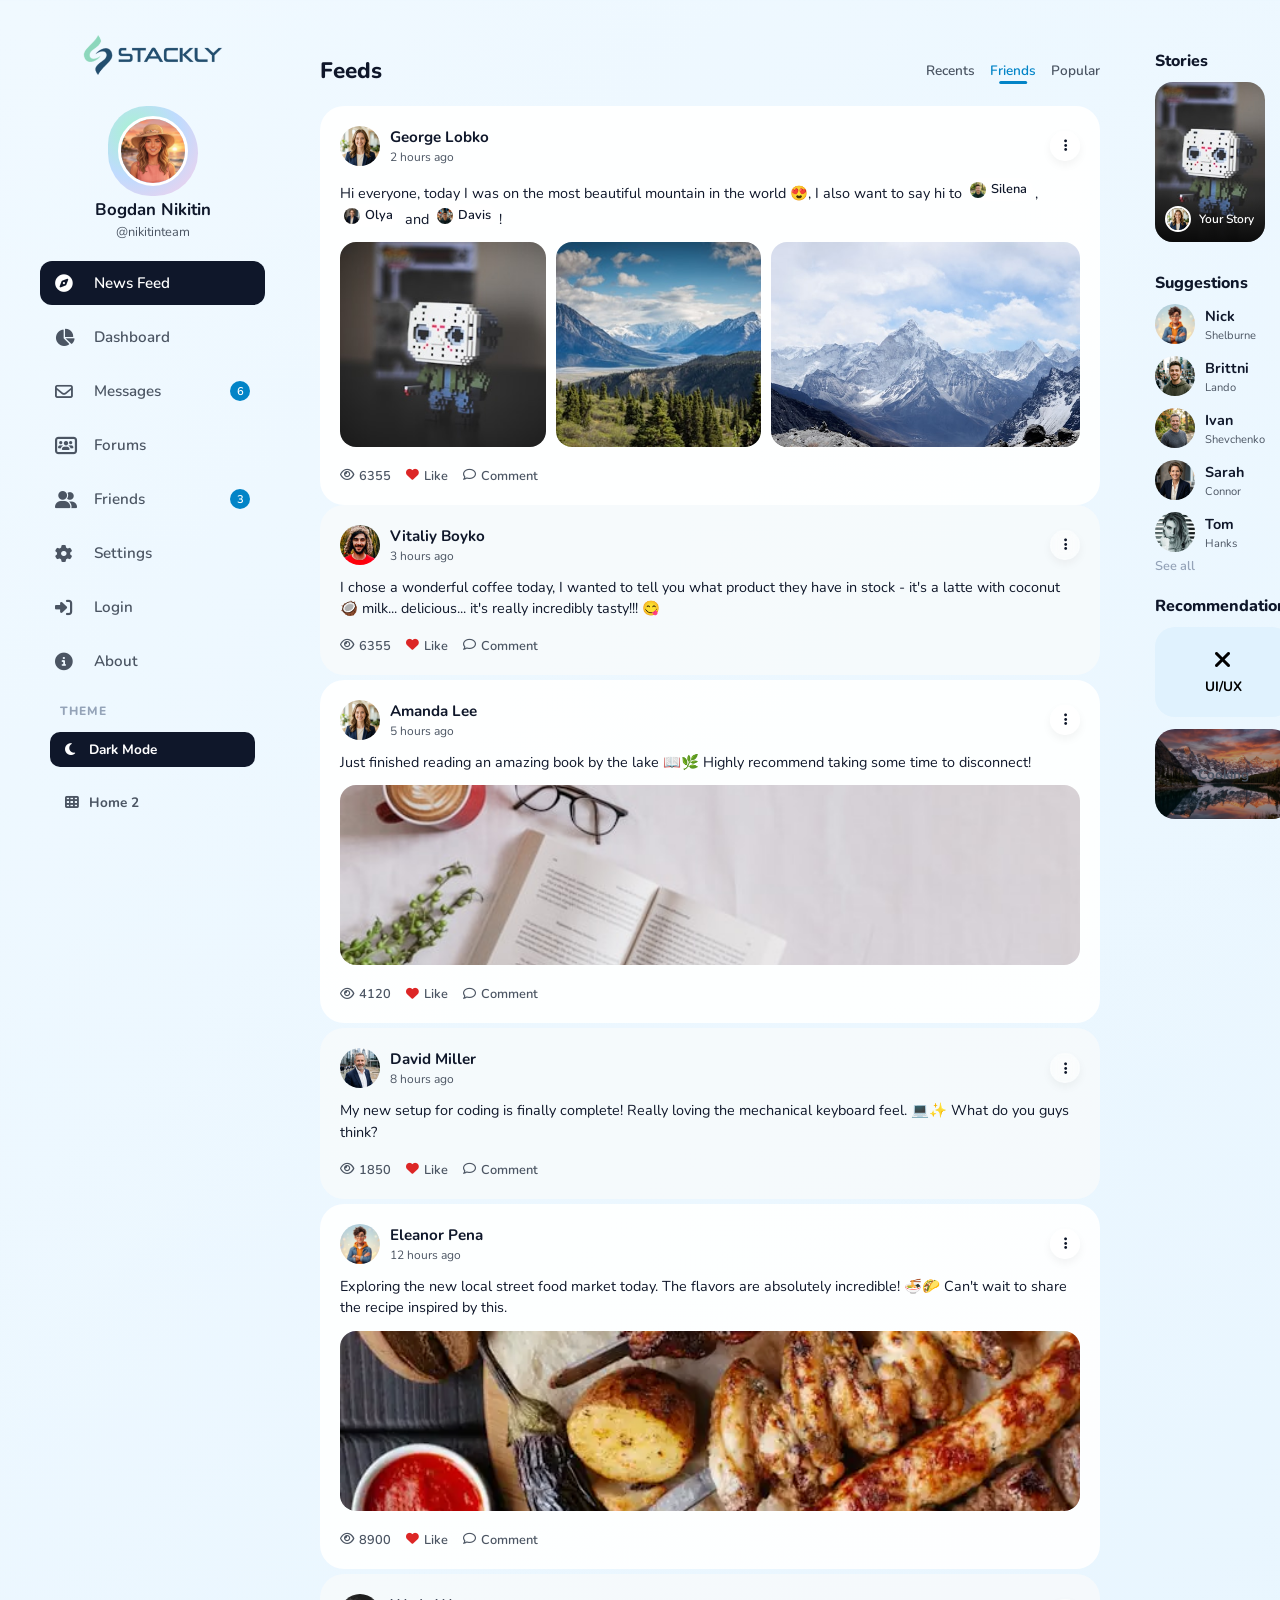
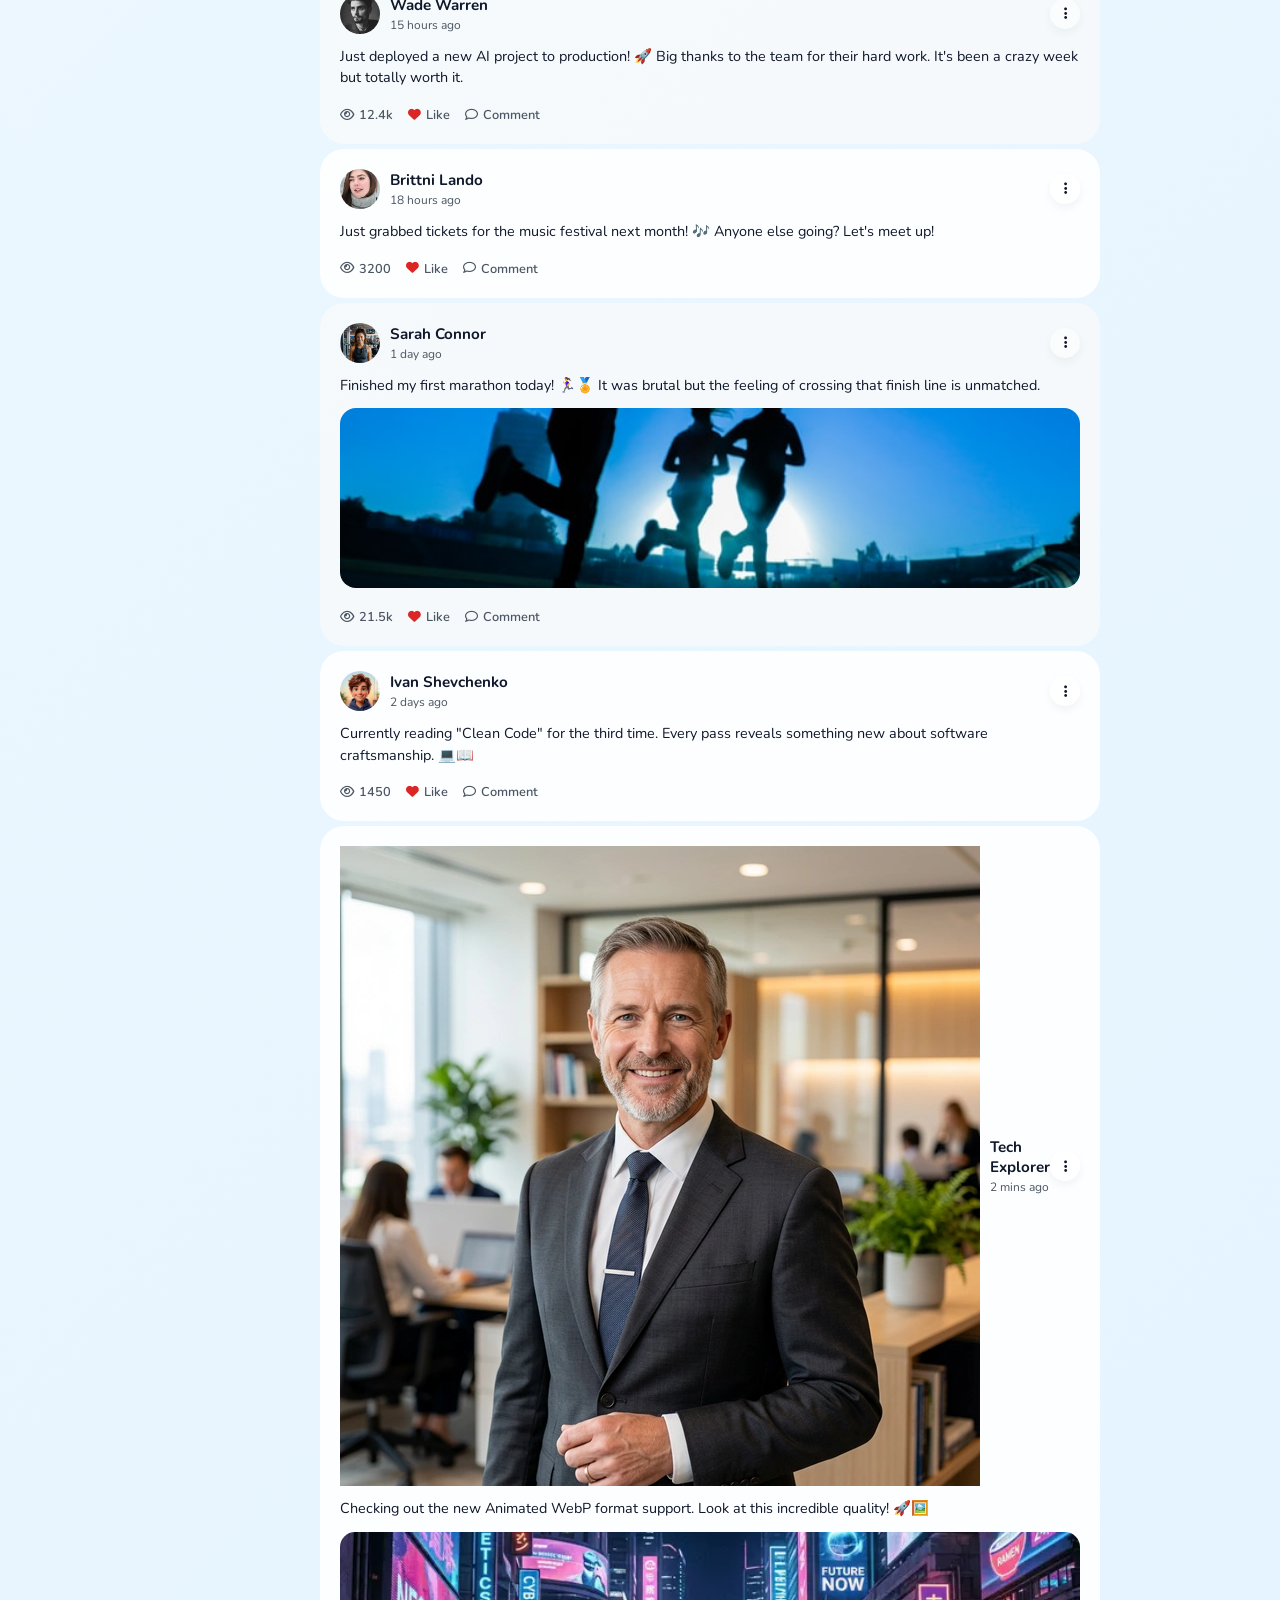
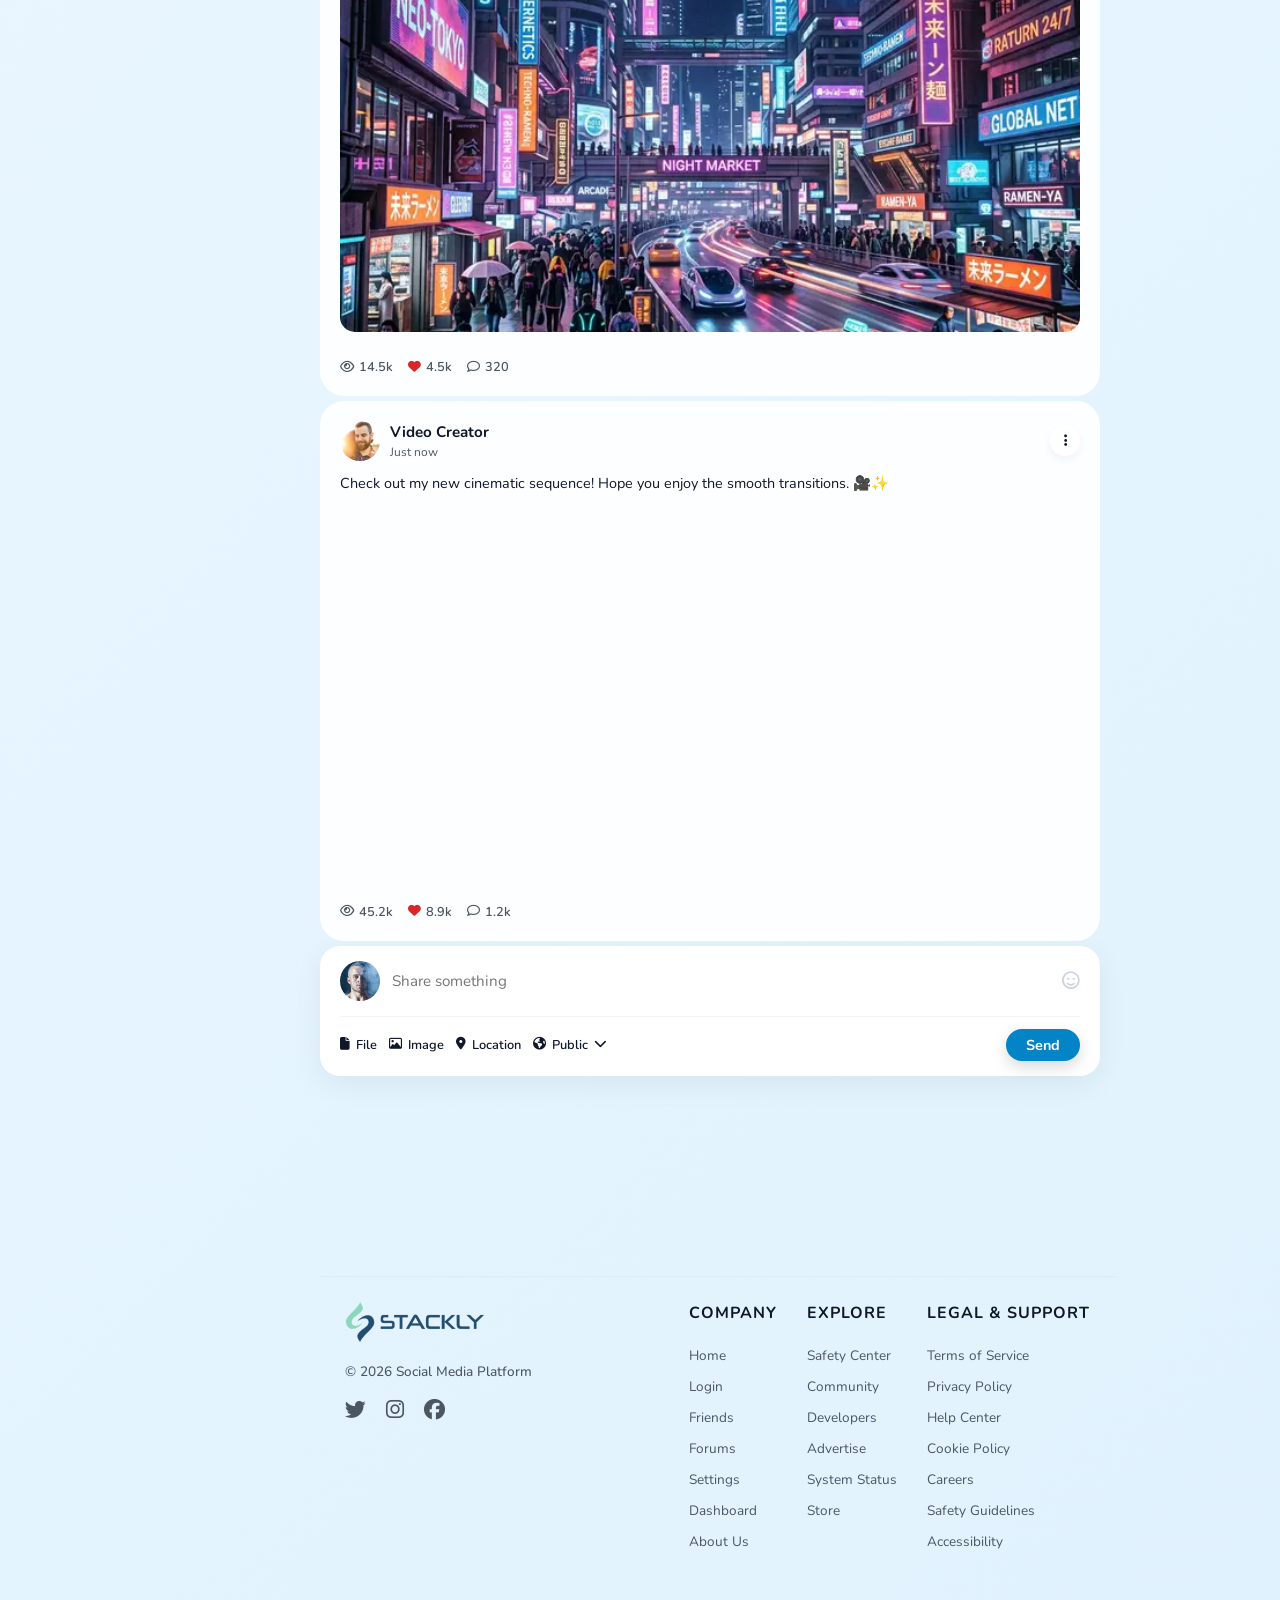
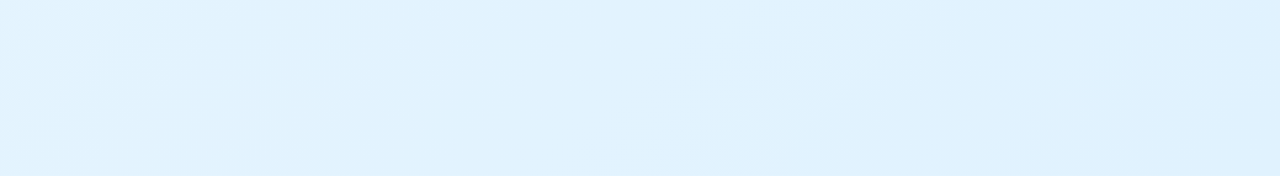
==== commit 55232f8b: "Add files via upload" ====
--- a/index.html
+++ b/index.html
@@ -19,6 +19,22 @@
 
 
     <div class="dashboard-wrapper">
+        <!-- TOP BAR FOR BRANDING & CONTROLS -->
+        <header class="top-bar">
+            <button id="mobile-drawer-trigger" class="mobile-drawer-btn">
+                <i class="fa-solid fa-bars"></i>
+            </button>
+            <div class="top-bar-center">
+                <img src="images/stackly jpg.webp" alt="Stackly Logo" class="top-logo">
+            </div>
+            <div class="top-bar-right">
+                <a href="404.html" class="top-contact-link">
+                    <i class="fa-solid fa-circle-user"></i>
+                </a>
+            </div>
+        </header>
+
+        <div id="drawer-overlay" class="drawer-overlay"></div>
         <div class="dashboard-container">
             <!-- LEFT SIDEBAR -->
             <aside class="sidebar">
@@ -148,19 +164,6 @@
                                     <span class="stat action-btn"><i class="fa-regular fa-comment"></i> Comment</span>
                                 </div>
 
-                                <div class="reaction-tray-wrapper">
-                                    <div class="reactions-popover">
-                                        <span class="emoji">🔥</span>
-                                        <span class="emoji">😍</span>
-                                        <span class="emoji">😮</span>
-                                        <span class="emoji">😠</span>
-                                        <span class="emoji">❤️</span>
-                                        <span class="close-reactions"><i class="fa-solid fa-xmark"></i></span>
-                                    </div>
-                                    <div class="active-reaction">
-                                        <span>🔥 Woow!!</span>
-                                    </div>
-                                </div>
                             </div>
                         </div>
 
@@ -606,7 +609,7 @@
                                     <button><i class="fa-solid fa-earth-americas"></i> Public <i
                                             class="fa-solid fa-chevron-down"></i></button>
                                 </div>
-                                <button class="send-btn" onclick="window.location.href='404.html'">Send</button>
+                                <button class="send-btn">Send</button>
                             </div>
                         </div>
                     </div> <!-- End Friends Feed -->
@@ -828,24 +831,48 @@
 
                 </aside>
 
-                <!-- Main Footer (Moved to center bottom) -->
                 <footer class="main-footer">
-                    <a href="index.html">
-                        <img src="images/stackly jpg.webp" alt="Stackly Logo" style="width: 100px; object-fit: contain; margin-bottom: 10px;">
-                    </a>
-                    <p>&copy; 2026 Social Media Platform</p>
-                    <div class="main-footer-links">
-                        <a href="index.html">Home</a>
-                        <a href="login.html">Login</a>
-                        <a href="index.html#friends">Friends</a>
-                        <a href="index.html#forums">Forums</a>
-                        <a href="index.html#settings">Settings</a>
-                        <a href="index.html#dashboard">Dashboard</a>
-                    </div>
-                    <div class="main-footer-socials">
-                        <a href="404.html" class="tw"><i class="fa-brands fa-twitter"></i></a>
-                        <a href="404.html" class="ig"><i class="fa-brands fa-instagram"></i></a>
-                        <a href="404.html" class="fb"><i class="fa-brands fa-facebook"></i></a>
+                    <div class="footer-columns">
+                        <div class="footer-branding">
+                            <a href="index.html">
+                                <img src="images/stackly jpg.webp" alt="Stackly Logo" class="footer-logo-large">
+                            </a>
+                            <p>&copy; 2026 Social Media Platform</p>
+                            <div class="main-footer-socials">
+                                <a href="404.html" class="tw"><i class="fa-brands fa-twitter"></i></a>
+                                <a href="404.html" class="ig"><i class="fa-brands fa-instagram"></i></a>
+                                <a href="404.html" class="fb"><i class="fa-brands fa-facebook"></i></a>
+                            </div>
+                        </div>
+                        <div class="footer-col">
+                            <h4>Company</h4>
+                            <a href="index.html">Home</a>
+                            <a href="login.html">Login</a>
+                            <a href="index.html#friends">Friends</a>
+                            <a href="index.html#forums">Forums</a>
+                            <a href="index.html#settings">Settings</a>
+                            <a href="index.html#dashboard">Dashboard</a>
+                            <a href="about.html">About Us</a>
+                        </div>
+                        <div class="footer-col">
+                            <h4>Explore</h4>
+                            <a href="404.html">Safety Center</a>
+                            <a href="404.html">Community</a>
+                            <a href="404.html">Developers</a>
+                            <a href="404.html">Advertise</a>
+                            <a href="404.html">System Status</a>
+                            <a href="404.html">Store</a>
+                        </div>
+                        <div class="footer-col">
+                            <h4>Legal & Support</h4>
+                            <a href="404.html">Terms of Service</a>
+                            <a href="404.html">Privacy Policy</a>
+                            <a href="404.html">Help Center</a>
+                            <a href="404.html">Cookie Policy</a>
+                            <a href="404.html">Careers</a>
+                            <a href="404.html">Safety Guidelines</a>
+                            <a href="404.html">Accessibility</a>
+                        </div>
                     </div>
                 </footer>
             </div> <!-- End Newsfeed wrapper -->
--- a/style.css
+++ b/style.css
@@ -10,6 +10,10 @@
     --red-like: #dc2626;
     --bg-active: var(--text-main);
     --text-active: #ffffff;
+}
+
+.top-bar {
+    display: none;
 }
 
 * {
@@ -1310,6 +1314,13 @@
     overflow: hidden;
     margin-bottom: 20px;
     transition: transform 0.4s cubic-bezier(0.175, 0.885, 0.32, 1.275), box-shadow 0.4s;
+    position: relative;
+    z-index: 5;
+}
+
+.glass-card.menu-open {
+    overflow: visible !important;
+    z-index: 1000 !important;
 }
 
 body.dark-mode .glass-card {
@@ -1334,8 +1345,20 @@
 
 .friends-grid {
     display: grid;
-    grid-template-columns: repeat(3, 1fr);
+    grid-template-columns: repeat(var(--friends-cols, 3), 1fr);
     gap: 20px;
+}
+
+@media (max-width: 1024px) {
+    .friends-grid {
+        --friends-cols: 2;
+    }
+}
+
+@media (max-width: 600px) {
+    .friends-grid {
+        --friends-cols: 1;
+    }
 }
 
 .media-grid {
@@ -1557,16 +1580,54 @@
 .gradient-btn {
     background: linear-gradient(45deg, #38bdf8, #818cf8);
     color: #fff;
-    padding: 8px 24px;
+    padding: 10px 24px;
     border-radius: 20px;
     font-weight: 700;
     box-shadow: none;
     transition: all 0.3s ease;
+    display: flex;
+    align-items: center;
+    justify-content: center;
+    white-space: nowrap;
 }
 
 .gradient-btn:hover {
     transform: translateY(-3px) scale(1.02);
     box-shadow: inset 0 0 25px rgba(56, 189, 248, 0.9);
+}
+
+/* Custom Validation Tooltip */
+.validation-tooltip {
+    position: absolute;
+    bottom: calc(100% + 10px);
+    left: 40px;
+    background: #f43f5e;
+    color: white;
+    padding: 8px 15px;
+    border-radius: 8px;
+    font-size: 0.85rem;
+    font-weight: 600;
+    white-space: nowrap;
+    z-index: 1000;
+    pointer-events: none;
+    box-shadow: 0 4px 15px rgba(244, 63, 94, 0.4);
+    opacity: 0;
+    transform: translateY(5px);
+    transition: all 0.3s cubic-bezier(0.175, 0.885, 0.32, 1.275);
+}
+
+.validation-tooltip::after {
+    content: '';
+    position: absolute;
+    top: 100%;
+    left: 20px;
+    border: 6px solid transparent;
+    border-top-color: #f43f5e;
+}
+
+.validation-tooltip.show {
+    opacity: 1;
+    transform: translateY(0);
 }
 
 /* Home 2 Alt Sidebar */
@@ -1943,28 +2004,84 @@
     display: flex;
     flex-direction: column;
     align-items: center;
+    justify-content: center;
+    gap: 25px;
+    width: 100%;
+    max-width: 800px; /* Match feed width for perfect centering */
+    margin: 60px auto 100px auto;
+    text-align: center;
+    grid-column: 1; /* Stay strictly under the feed column */
+}
+
+.footer-columns {
+    display: flex;
+    justify-content: space-between;
+    align-items: flex-start;
+    gap: 30px; /* Reduced gap to fit more columns */
+    width: 100%;
+    padding: 0 10px;
+}
+
+.footer-branding {
+    display: flex;
+    flex-direction: column;
+    align-items: flex-start;
+    gap: 10px; /* Reduced gap for tighter stacking */
+    flex: 1;
+}
+
+.footer-logo-large {
+    width: 140px; /* Larger logo */
+    object-fit: contain;
+    margin-bottom: 5px;
+}
+
+.footer-branding p {
+    font-size: 0.85rem;
+    color: var(--text-muted);
+    font-weight: 500;
+}
+
+.main-footer-socials {
+    display: flex;
+    gap: 15px;
+    margin-top: 5px;
+}
+
+.main-footer-socials a {
+    color: var(--text-muted);
+    font-size: 1.1rem;
+    transition: color 0.3s ease, transform 0.2s ease;
+}
+
+.main-footer-socials a:hover {
+    color: var(--primary);
+    transform: translateY(-2px);
+}
+.footer-col {
+    display: flex;
+    flex-direction: column;
+    align-items: flex-start; /* Left align text in columns */
     gap: 12px;
-    width: 100%;
-    margin-bottom: 80px; /* Space for mobile nav */
-}
-
-.main-footer-links {
-    display: flex;
-    justify-content: center;
-    flex-wrap: wrap;
-    gap: 15px 25px;
-    width: 100%;
-    max-width: 600px;
-}
-
-.main-footer-links a {
+}
+
+.footer-col h4 {
     color: var(--text-main);
-    font-weight: 600;
+    font-size: 1rem;
+    font-weight: 700;
+    margin-bottom: 10px;
+    text-transform: uppercase;
+    letter-spacing: 1px;
+}
+
+.footer-col a {
+    color: var(--text-muted);
+    font-size: 0.85rem;
     text-decoration: none;
     transition: color 0.3s ease;
 }
 
-.main-footer-links a:hover {
+.footer-col a:hover {
     color: var(--primary);
 }
 
@@ -2063,6 +2180,10 @@
     box-shadow: 0 8px 20px rgba(79, 70, 229, 0.3);
     transition: all 0.3s cubic-bezier(0.25, 0.8, 0.25, 1);
     text-decoration: none;
+    max-width: 100%;
+    word-wrap: break-word;
+    word-break: break-all;
+    overflow-wrap: break-word;
 }
 
 .contact-link:hover {
@@ -2117,33 +2238,30 @@
 
     .main-nav {
         display: flex !important;
+        flex-direction: column !important;
+        gap: 8px !important;
+        padding: 5px !important;
+        background: transparent !important;
+        margin: 0 !important;
+    }
+
+    .nav-item {
+        width: 100% !important;
+        padding: 12px 15px !important;
+        justify-content: flex-start !important;
         flex-direction: row !important;
-        flex-wrap: wrap !important;
-        justify-content: center !important;
         gap: 12px !important;
-        padding: 15px 10px !important;
-        background: rgba(15, 23, 42, 0.4) !important;
-        border-radius: 15px !important;
-        margin: 0 10px 20px 10px !important;
-    }
-
-    .nav-item {
-        flex: 0 1 auto !important;
-        min-width: 80px !important;
-        padding: 8px 12px !important;
-        justify-content: center !important;
-        flex-direction: column !important;
-        gap: 4px !important;
-        font-size: 0.7rem !important;
-        border-radius: 10px !important;
-        background: rgba(255, 255, 255, 0.05) !important;
-        text-align: center !important;
+        font-size: 0.95rem !important;
+        border-radius: 12px !important;
+        background: transparent !important;
+        text-align: left !important;
+        color: var(--text-main) !important;
     }
 
     .nav-item i {
         margin-right: 0 !important;
-        font-size: 1rem !important;
-        width: auto !important;
+        font-size: 1.1rem !important;
+        width: 24px !important;
     }
 
     .right-sidebar {
@@ -2224,9 +2342,158 @@
         width: 100% !important;
     }
 
-    .main-footer-links {
+    .footer-columns {
         flex-direction: column !important;
+        gap: 30px !important;
+    }
+
+    .footer-col {
         align-items: center !important;
-        gap: 15px !important;
-    }
-}
+    }
+
+    /* Recommendations Mobile Fix */
+    .recs-grid {
+        grid-template-columns: 1fr !important;
+    }
+}
+
+/* Mobile Drawer Styles */
+.mobile-drawer-btn {
+    display: none;
+    position: relative;
+    z-index: 3000;
+    background: var(--primary);
+    color: white;
+    width: 40px;
+    height: 40px;
+    border-radius: 10px;
+    box-shadow: 0 4px 15px rgba(2, 132, 199, 0.3);
+    align-items: center;
+    justify-content: center;
+    font-size: 1.1rem;
+    border: none;
+    cursor: pointer;
+    transition: all 0.3s ease;
+    flex-shrink: 0;
+}
+
+.drawer-overlay {
+    display: none;
+    position: fixed;
+    top: 0;
+    left: 0;
+    width: 100%;
+    height: 100%;
+    background: rgba(0, 0, 0, 0.5);
+    backdrop-filter: blur(4px);
+    z-index: 1500;
+    opacity: 0;
+    transition: opacity 0.3s ease;
+}
+
+.drawer-overlay.active {
+    display: block;
+    opacity: 1;
+}
+
+@media (max-width: 1024px) {
+    .top-bar {
+        display: flex;
+        position: fixed;
+        top: 0;
+        left: 0;
+        right: 0;
+        height: 70px;
+        background: rgba(255, 255, 255, 0.7);
+        backdrop-filter: blur(15px);
+        -webkit-backdrop-filter: blur(15px);
+        border-bottom: 1px solid rgba(0, 0, 0, 0.05);
+        z-index: 2500;
+        align-items: center;
+        padding: 0 20px;
+    }
+
+    body.dark-mode .top-bar {
+        background: rgba(15, 23, 42, 0.7);
+        border-color: rgba(255, 255, 255, 0.05);
+    }
+
+    .top-bar-center {
+        flex: 1;
+        text-align: center;
+        display: flex;
+        justify-content: center;
+        align-items: center;
+    }
+
+    .top-logo {
+        height: 45px;
+        width: auto;
+        object-fit: contain;
+        transition: transform 0.3s ease;
+    }
+
+    .top-logo:hover {
+        transform: scale(1.05);
+    }
+
+    .top-bar-right {
+        width: 40px;
+        display: flex;
+        justify-content: flex-end;
+    }
+
+    .top-contact-link {
+        font-size: 1.6rem;
+        color: var(--primary);
+        display: flex;
+        align-items: center;
+        transition: transform 0.3s ease;
+    }
+
+    .top-contact-link:hover {
+        transform: scale(1.1);
+    }
+
+    .mobile-drawer-btn {
+        display: flex;
+    }
+
+    .dashboard-container {
+        grid-template-columns: 1fr !important;
+        padding: 0 15px !important;
+        padding-top: 80px !important;
+    }
+
+    .sidebar {
+        position: fixed !important;
+        top: 0 !important;
+        left: -280px !important;
+        width: 280px !important;
+        height: 100vh !important;
+        background: var(--bg-page) !important;
+        z-index: 3000 !important;
+        transition: left 0.3s cubic-bezier(0.4, 0, 0.2, 1) !important;
+        padding: 80px 20px 40px !important;
+        display: flex !important;
+        flex-direction: column !important;
+        box-shadow: 10px 0 30px rgba(0, 0, 0, 0.1) !important;
+        overflow-y: auto !important;
+    }
+
+    .sidebar.open {
+        left: 0 !important;
+    }
+
+    .sidebar .profile-section, 
+    .sidebar .app-logo-section, 
+    .sidebar .theme-switcher {
+        display: flex !important;
+    }
+
+    .sidebar .app-logo-section {
+        position: absolute;
+        top: 20px;
+        left: 20px;
+    }
+}
